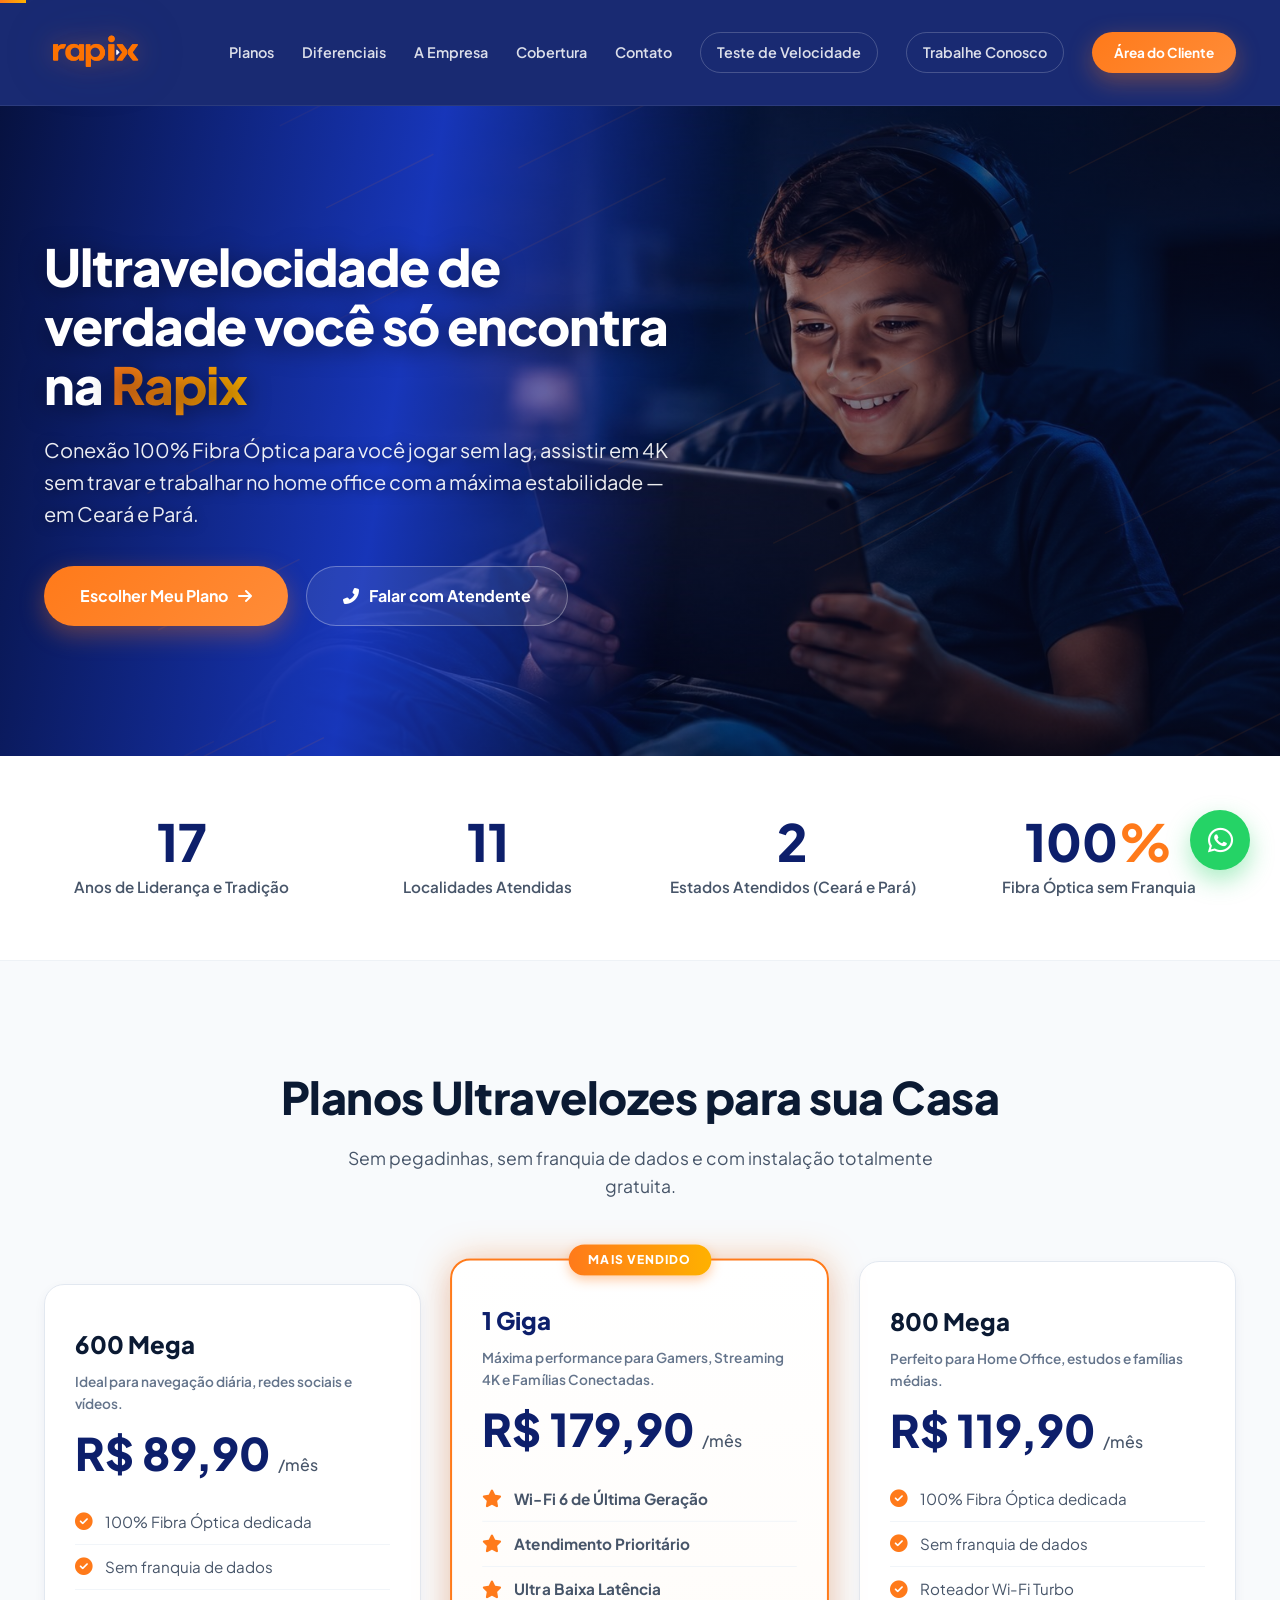
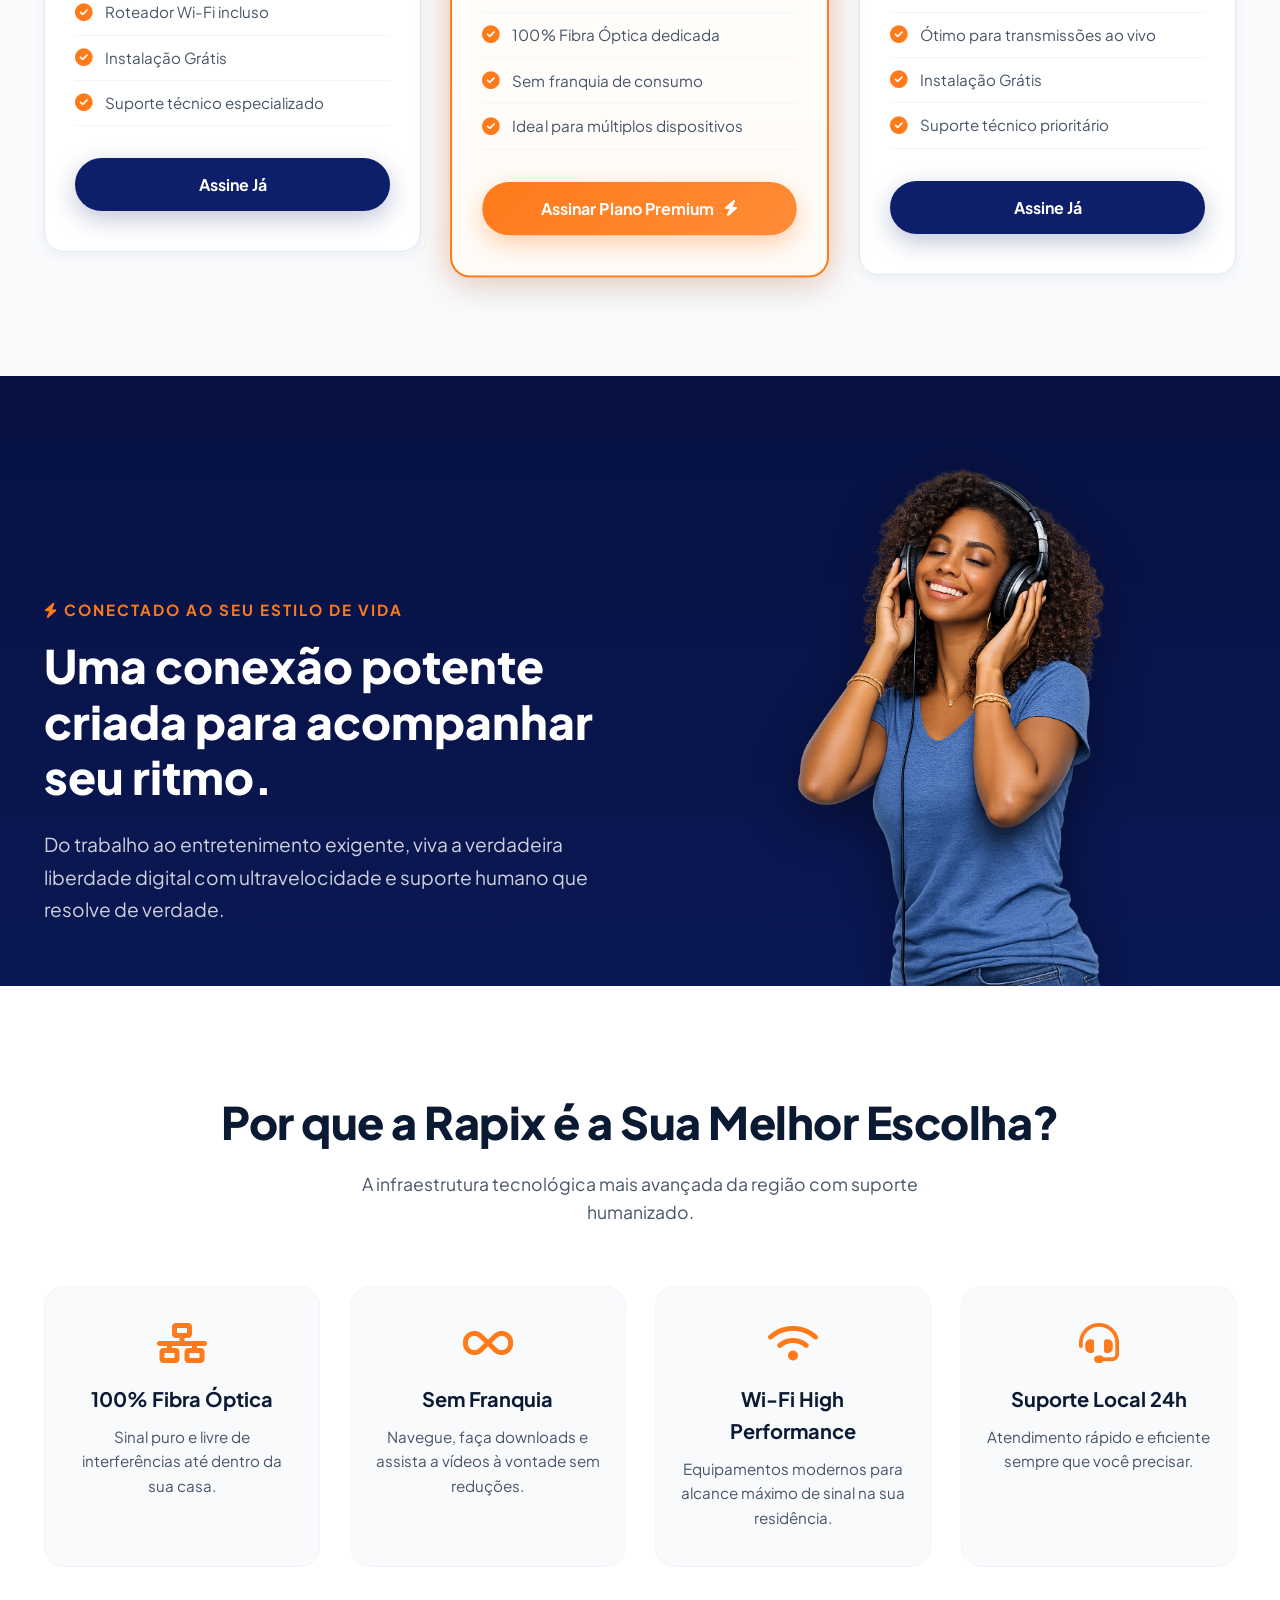
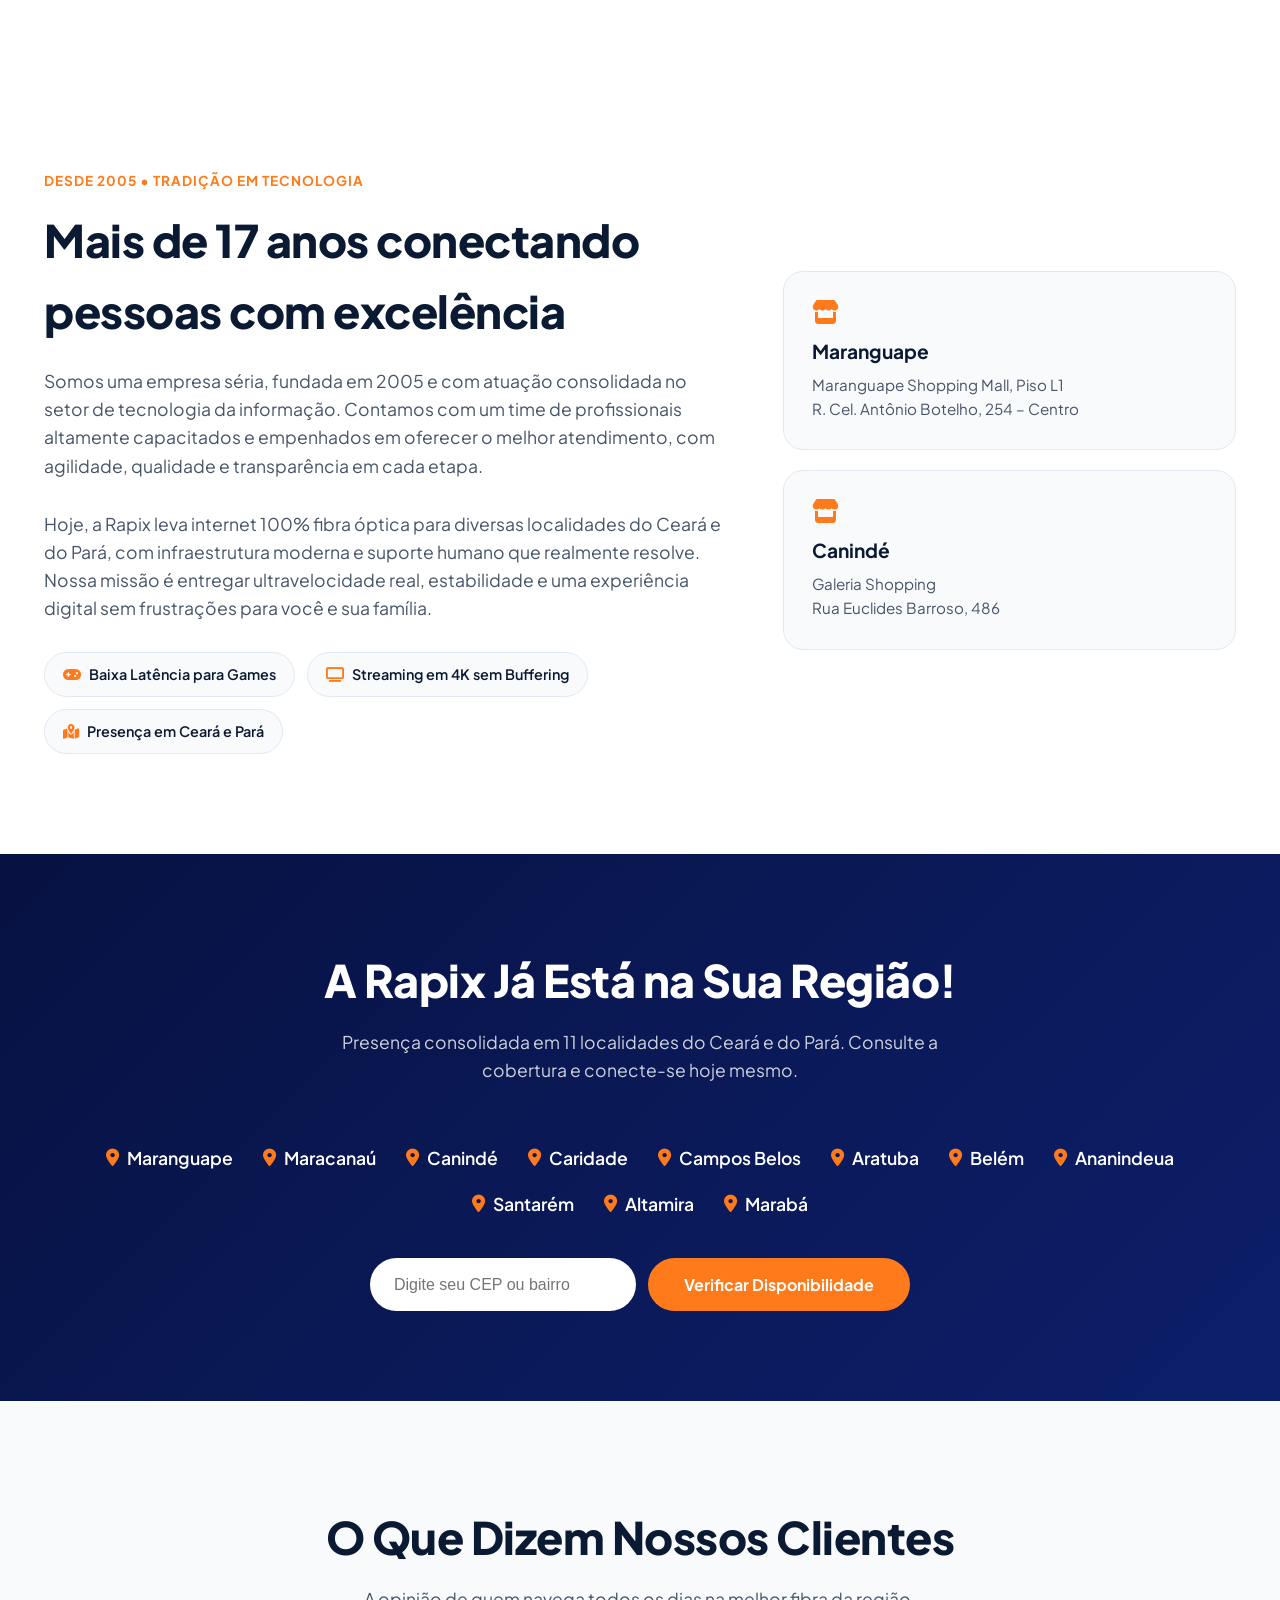
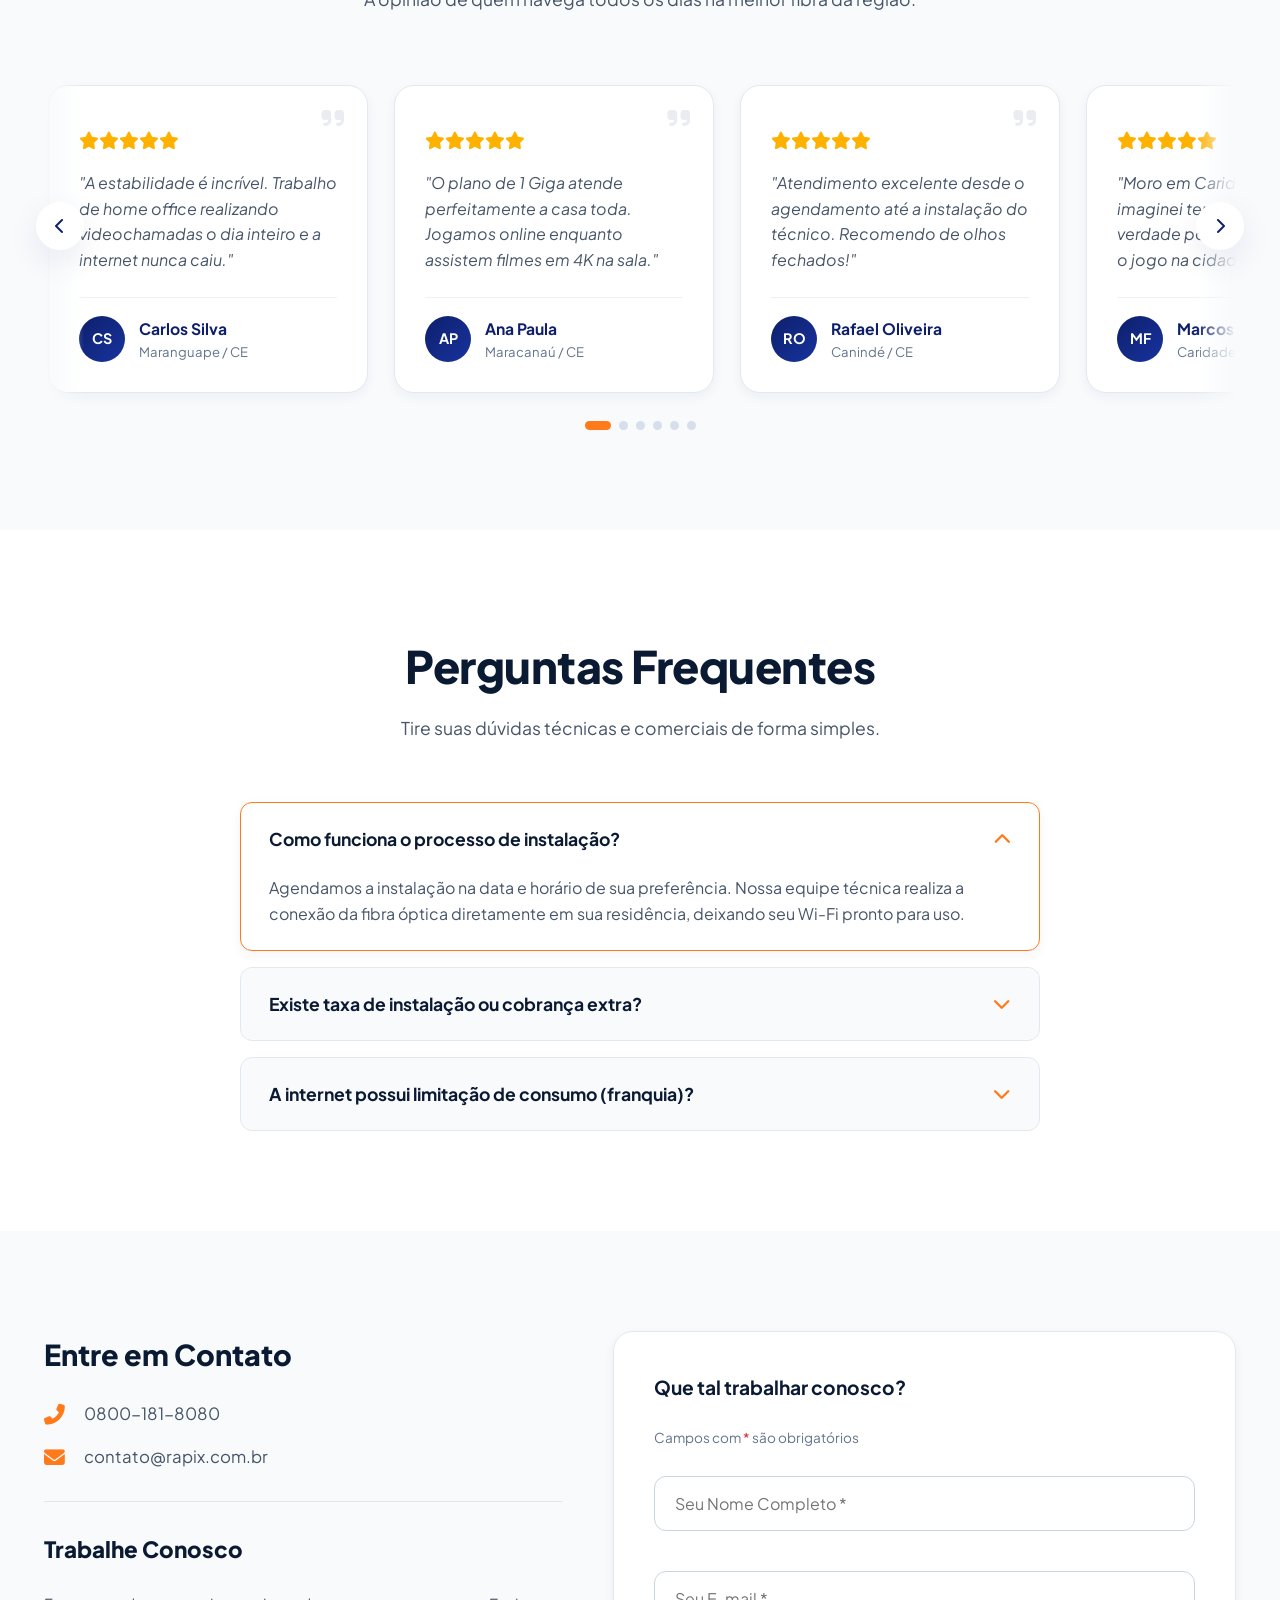
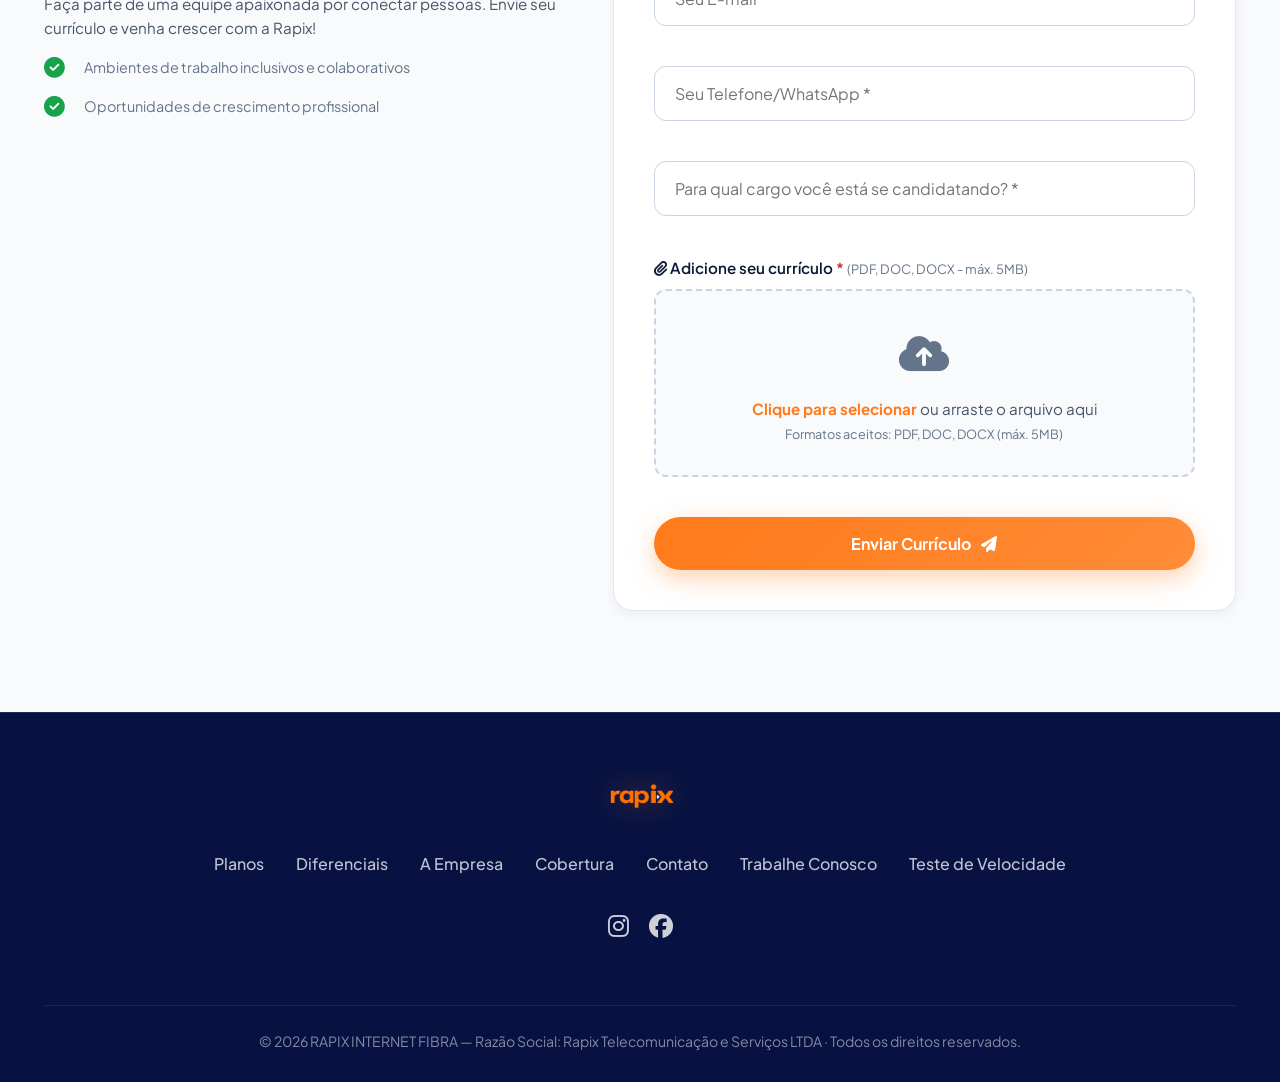
==== index.html @ eafea2d5 "Update index.html" ====
<!DOCTYPE html>
<html lang="pt-BR">
<head>
    <meta charset="UTF-8" />
    <meta name="viewport" content="width=device-width, initial-scale=1.0" />
    <title>Rapix Fibra Óptica - 0800-181-8080 | Internet no CE e PA</title>
    <meta name="description" content="Rapix Internet Fibra: ultravelocidade 100% fibra óptica sem franquia para Maranguape, Maracanaú, Canindé, Caridade, Campos Belos, Aratuba, Belém, Ananindeua, Santarém, Altamira e Marabá. Instalação grátis. ☎ 0800-181-8080" />

    <!-- Favicon -->
    <link rel="icon" type="image/png" href="imagens/rapix-favicon.png" />
    <link rel="shortcut icon" type="image/png" href="imagens/rapix-favicon.png" />
    <link rel="apple-touch-icon" href="imagens/rapix-favicon.png" />

    <!-- Google Fonts -->
    <link rel="preconnect" href="https://fonts.googleapis.com" />
    <link rel="preconnect" href="https://fonts.gstatic.com" crossorigin />
    <link href="https://fonts.googleapis.com/css2?family=Plus+Jakarta+Sans:wght@400;500;600;700;800&display=swap" rel="stylesheet" />

    <!-- Font Awesome -->
    <link rel="stylesheet" href="https://cdnjs.cloudflare.com/ajax/libs/font-awesome/6.4.0/css/all.min.css" />

    <!-- CSS Externo -->
    <link rel="stylesheet" href="css/style.css" />

    <!-- ============================================================ -->
    <!-- COOKIE BANNER - neiki-cookie-banner                           -->
    <!-- ============================================================ -->
    <script src="https://cdn.neiki.eu/neiki-cookie-banner/latest/neiki-cookie-banner.min.js">
    </script>
    <script>
        document.addEventListener('DOMContentLoaded', function() {
            NeikiCookieBanner.init({
                // Configurações principais
                privacyPolicyUrl: '/politica-de-privacidade',

                // Textos (todos em português)
                content: {
                    header: '🍪 Nós usamos cookies!',
                    message: 'Usamos cookies para melhorar sua experiência no site, analisar tráfego e personalizar conteúdo. Ao clicar em "Aceitar todos", você concorda com o uso de TODOS os cookies. Você pode configurar suas preferências em "Configurações".',
                    allowAll: 'Aceitar todos',
                    denyAll: 'Recusar todos',
                    settings: 'Configurações',
                    close: 'Fechar',
                    modalTitle: 'Configuração de Cookies',
                    modalSave: 'Salvar preferências',
                    modalClose: 'Fechar'
                },

                // Categorias de cookies
                categories: [{
                        id: 'necessary',
                        name: 'Estritamente Necessários',
                        description: 'Esses cookies são essenciais para o funcionamento básico do site e não podem ser desativados.',
                        required: true,
                        defaultState: true,
                        cookies: ['PHPSESSID', 'csrf_token']
                    },
                    {
                        id: 'analytics',
                        name: 'Analytics',
                        description: 'Utilizamos o Google Analytics para entender como os visitantes interagem com o site, ajudando a melhorar a experiência.',
                        defaultState: false,
                        cookies: ['_ga', '_gid', '_gat']
                    },
                    {
                        id: 'marketing',
                        name: 'Marketing e Anúncios',
                        description: 'Utilizados para exibir anúncios relevantes e medir a eficácia das campanhas de marketing.',
                        defaultState: false,
                        cookies: ['_fbp', 'fr']
                    }
                ],

                // Função executada quando os scripts são liberados
                onScriptsUnlock: function(categories) {
                    // Se o usuário aceitou cookies de analytics
                    if (categories.analytics) {
                        // Google Analytics - substitua UA-XXXXX-X pelo seu ID
                        // (descomente as linhas abaixo quando tiver seu ID)
                        /*
                        var script = document.createElement('script');
                        script.async = true;
                        script.src = 'https://www.googletagmanager.com/gtag/js?id=UA-XXXXX-X';
                        document.head.appendChild(script);

                        window.dataLayer = window.dataLayer || [];
                        function gtag(){dataLayer.push(arguments);}
                        gtag('js', new Date());
                        gtag('config', 'UA-XXXXX-X');
                        */
                        console.log('📊 Cookies de analytics ativados');
                    }

                    // Se o usuário aceitou cookies de marketing
                    if (categories.marketing) {
                        // Facebook Pixel - substitua pelo seu ID
                        // (descomente as linhas abaixo quando tiver seu ID)
                        /*
                        !function(f,b,e,v,n,t,s)
                        {if(f.fbq)return;n=f.fbq=function(){n.callMethod?
                        n.callMethod.apply(n,arguments):n.queue.push(arguments)};
                        if(!f._fbq)f._fbq=n;n.push=n;n.loaded=!0;n.version='2.0';
                        n.queue=[];t=b.createElement(e);t.async=!0;
                        t.src=v;s=b.getElementsByTagName(e)[0];
                        s.parentNode.insertBefore(t,s)}(window, document,'script',
                        'https://connect.facebook.net/en_US/fbevents.js');
                        fbq('init', 'SEU_PIXEL_ID');
                        fbq('track', 'PageView');
                        */
                        console.log('📢 Cookies de marketing ativados');
                    }
                },

                // Estilos visuais
                styles: {
                    // Cores principais (usando a identidade da Rapix)
                    primaryColor: '#ff7a1a',
                    secondaryColor: '#0d1f6b',
                    fontFamily: "'Plus Jakarta Sans', sans-serif",
                    borderRadius: '12px',
                    buttonRadius: '50px',

                    // Posicionamento
                    bannerPosition: 'bottom',
                    bannerWidth: '100%',

                    // Aparência
                    darkMode: false,
                    bannerShadow: '0 -4px 30px rgba(0,0,0,0.15)',
                    bannerBackground: '#ffffff',
                    textColor: '#0b1a33'
                },

                // Tradução do botão de abrir novamente
                reopenButtonLabel: '🍪 Gerenciar cookies',

                // Delay para exibir o banner (ms)
                delay: 500,
            });

            console.log('🍪 Cookie banner inicializado com sucesso!');
        });
    </script>
</head>
<body>

    <!-- PRELOADER -->
    <div id="preloader">
        <video id="preloaderVideo" autoplay muted playsinline>
            <source src="videos/preloader-video.mp4" type="video/mp4" />
        </video>
    </div>

    <!-- BARRA DE PROGRESSO -->
    <div class="scroll-progress" id="scrollProgress"></div>

    <!-- HEADER -->
    <header id="header">
        <div class="container">
            <a href="#">
                <img src="imagens/rapix-logo.png" alt="Rapix Telecom" class="logo-img" />
            </a>
            <button class="menu-toggle" id="menuToggle" aria-label="Abrir Menu">
                <i class="fas fa-bars"></i>
            </button>
            <nav class="nav-menu" id="navMenu">
                <a href="#planos">Planos</a>
                <a href="#diferenciais">Diferenciais</a>
                <a href="#sobre">A Empresa</a>
                <a href="#cobertura">Cobertura</a>
                <a href="#contato">Contato</a>
                <a href="https://www.minhaconexao.com.br/teste-de-velocidade/velocimetro" target="_blank" rel="noopener" class="nav-link-outline">Teste de Velocidade</a>
                <a href="#trabalhe-conosco" class="nav-link-outline">Trabalhe Conosco</a>
                <a href="https://ixc.rapix.com.br/central_assinante_web/login/" target="_blank" rel="noopener" class="btn btn-small btn-secondary">Área do Cliente</a>
            </nav>
        </div>
    </header>

    <!-- HERO PRINCIPAL -->
    <section class="hero">
        <canvas id="fiberCanvas"></canvas>
        <div class="container hero-layout">
            <div class="hero-content">
                <h1 class="reveal">Ultravelocidade de verdade você só encontra na <span>Rapix</span></h1>
                <p class="reveal">Conexão 100% Fibra Óptica para você jogar sem lag, assistir em 4K sem travar e trabalhar no home office com a máxima estabilidade — em Ceará e Pará.</p>

                <div class="hero-actions reveal">
                    <a href="#planos" class="btn btn-secondary">
                        <span>Escolher Meu Plano</span>
                        <i class="fas fa-arrow-right"></i>
                    </a>
                    <a href="tel:08001818080" class="btn btn-outline">
                        <i class="fas fa-phone-alt"></i>
                        <span>Falar com Atendente</span>
                    </a>
                </div>
            </div>
        </div>
    </section>

    <!-- ESTATÍSTICAS -->
    <section class="stats">
        <div class="container">
            <div class="stats-grid">
                <div class="stat-item reveal">
                    <div class="stat-num"><span class="counter" data-target="17">0</span></div>
                    <div class="stat-desc">Anos de Liderança e Tradição</div>
                </div>
                <div class="stat-item reveal">
                    <div class="stat-num"><span class="counter" data-target="11">0</span></div>
                    <div class="stat-desc">Localidades Atendidas</div>
                </div>
                <div class="stat-item reveal">
                    <div class="stat-num"><span class="counter" data-target="2">0</span></div>
                    <div class="stat-desc">Estados Atendidos (Ceará e Pará)</div>
                </div>
                <div class="stat-item reveal">
                    <div class="stat-num"><span class="counter" data-target="100">0</span><span class="suffix">%</span></div>
                    <div class="stat-desc">Fibra Óptica sem Franquia</div>
                </div>
            </div>
        </div>
    </section>

    <!-- PLANOS -->
    <section class="planos" id="planos">
        <div class="container">
            <h2 class="section-title reveal">Planos Ultravelozes para sua Casa</h2>
            <p class="section-subtitle reveal">Sem pegadinhas, sem franquia de dados e com instalação totalmente gratuita.</p>

            <div class="planos-grid">
                <!-- 600 MEGA -->
                <div class="plano-card reveal" data-plano="600 Mega" data-preco="89,90">
                    <div class="plano-nome">600 Mega</div>
                    <div class="plano-publico">Ideal para navegação diária, redes sociais e vídeos.</div>
                    <div class="plano-preco">R$ 89,90 <small>/mês</small></div>
                    <ul>
                        <li><i class="fas fa-check-circle"></i> 100% Fibra Óptica dedicada</li>
                        <li><i class="fas fa-check-circle"></i> Sem franquia de dados</li>
                        <li><i class="fas fa-check-circle"></i> Roteador Wi-Fi incluso</li>
                        <li><i class="fas fa-check-circle"></i> Instalação Grátis</li>
                        <li><i class="fas fa-check-circle"></i> Suporte técnico especializado</li>
                    </ul>
                    <button class="btn open-modal-btn" data-plano="600 Mega" data-preco="89,90">Assine Já</button>
                </div>

                <!-- 1 GIGA (PREMIUM) -->
                <div class="plano-card premium reveal" data-plano="1 Giga" data-preco="179,90">
                    <span class="badge-premium">MAIS VENDIDO</span>
                    <div class="plano-nome" style="color: var(--primary);">1 Giga</div>
                    <div class="plano-publico">Máxima performance para Gamers, Streaming 4K e Famílias Conectadas.</div>
                    <div class="plano-preco">R$ 179,90 <small>/mês</small></div>
                    <ul>
                        <li><i class="fas fa-star" style="color: var(--secondary);"></i> <strong>Wi-Fi 6 de Última Geração</strong></li>
                        <li><i class="fas fa-star" style="color: var(--secondary);"></i> <strong>Atendimento Prioritário</strong></li>
                        <li><i class="fas fa-star" style="color: var(--secondary);"></i> <strong>Ultra Baixa Latência</strong></li>
                        <li><i class="fas fa-check-circle"></i> 100% Fibra Óptica dedicada</li>
                        <li><i class="fas fa-check-circle"></i> Sem franquia de consumo</li>
                        <li><i class="fas fa-check-circle"></i> Ideal para múltiplos dispositivos</li>
                    </ul>
                    <button class="btn btn-secondary open-modal-btn" data-plano="1 Giga" data-preco="179,90">
                        <span>Assinar Plano Premium</span>
                        <i class="fas fa-bolt"></i>
                    </button>
                </div>

                <!-- 800 MEGA -->
                <div class="plano-card reveal" data-plano="800 Mega" data-preco="119,90">
                    <div class="plano-nome">800 Mega</div>
                    <div class="plano-publico">Perfeito para Home Office, estudos e famílias médias.</div>
                    <div class="plano-preco">R$ 119,90 <small>/mês</small></div>
                    <ul>
                        <li><i class="fas fa-check-circle"></i> 100% Fibra Óptica dedicada</li>
                        <li><i class="fas fa-check-circle"></i> Sem franquia de dados</li>
                        <li><i class="fas fa-check-circle"></i> Roteador Wi-Fi Turbo</li>
                        <li><i class="fas fa-check-circle"></i> Ótimo para transmissões ao vivo</li>
                        <li><i class="fas fa-check-circle"></i> Instalação Grátis</li>
                        <li><i class="fas fa-check-circle"></i> Suporte técnico prioritário</li>
                    </ul>
                    <button class="btn open-modal-btn" data-plano="800 Mega" data-preco="119,90">Assine Já</button>
                </div>
            </div>
        </div>
    </section>

    <!-- SHOWCASE DA PESSOA -->
    <section class="person-showcase" aria-label="Conectividade Humana">
        <div class="container">
            <div class="person-showcase-content reveal">
                <span class="person-eyebrow"><i class="fas fa-bolt"></i> Conectado ao seu Estilo de Vida</span>
                <h2>Uma conexão potente criada para acompanhar seu ritmo.</h2>
                <p>Do trabalho ao entretenimento exigente, viva a verdadeira liberdade digital com ultravelocidade e suporte humano que resolve de verdade.</p>
            </div>
            <div class="person-showcase-visual reveal">
                <img src="imagens/pessoa-rapix.png" alt="Cliente satisfeito Rapix Fibra" class="person-showcase-img" loading="lazy" />
            </div>
        </div>
    </section>

    <!-- DIFERENCIAIS -->
    <section class="diferenciais" id="diferenciais">
        <div class="container">
            <h2 class="section-title reveal">Por que a Rapix é a Sua Melhor Escolha?</h2>
            <p class="section-subtitle reveal">A infraestrutura tecnológica mais avançada da região com suporte humanizado.</p>

            <div class="diferenciais-grid">
                <div class="diferencial-item reveal">
                    <i class="fas fa-network-wired"></i>
                    <h3>100% Fibra Óptica</h3>
                    <p>Sinal puro e livre de interferências até dentro da sua casa.</p>
                </div>
                <div class="diferencial-item reveal">
                    <i class="fas fa-infinity"></i>
                    <h3>Sem Franquia</h3>
                    <p>Navegue, faça downloads e assista a vídeos à vontade sem reduções.</p>
                </div>
                <div class="diferencial-item reveal">
                    <i class="fas fa-wifi"></i>
                    <h3>Wi-Fi High Performance</h3>
                    <p>Equipamentos modernos para alcance máximo de sinal na sua residência.</p>
                </div>
                <div class="diferencial-item reveal">
                    <i class="fas fa-headset"></i>
                    <h3>Suporte Local 24h</h3>
                    <p>Atendimento rápido e eficiente sempre que você precisar.</p>
                </div>
            </div>
        </div>
    </section>

    <!-- SOBRE A EMPRESA -->
    <section class="sobre" id="sobre">
        <div class="container sobre-grid">
            <div class="sobre-content reveal">
                <span class="eyebrow">Desde 2005 • Tradição em Tecnologia</span>
                <h2 class="section-title" style="text-align: left; margin-bottom: 20px;">Mais de 17 anos conectando pessoas com excelência</h2>
                <p>
                    Somos uma empresa séria, fundada em 2005 e com atuação consolidada no setor de tecnologia da informação.
                    Contamos com um time de profissionais altamente capacitados e empenhados em oferecer o melhor atendimento,
                    com agilidade, qualidade e transparência em cada etapa.
                </p>
                <p>
                    Hoje, a Rapix leva internet 100% fibra óptica para diversas localidades do Ceará e do Pará, com
                    infraestrutura moderna e suporte humano que realmente resolve. Nossa missão é entregar ultravelocidade real,
                    estabilidade e uma experiência digital sem frustrações para você e sua família.
                </p>

                <div class="sobre-badges">
                    <span><i class="fas fa-gamepad"></i> Baixa Latência para Games</span>
                    <span><i class="fas fa-tv"></i> Streaming em 4K sem Buffering</span>
                    <span><i class="fas fa-map-marked-alt"></i> Presença em Ceará e Pará</span>
                </div>
            </div>

            <div class="sobre-locais reveal">
                <div class="local-card">
                    <i class="fas fa-store"></i>
                    <h4>Maranguape</h4>
                    <p>Maranguape Shopping Mall, Piso L1<br />R. Cel. Antônio Botelho, 254 – Centro</p>
                </div>
                <div class="local-card">
                    <i class="fas fa-store"></i>
                    <h4>Canindé</h4>
                    <p>Galeria Shopping<br />Rua Euclides Barroso, 486</p>
                </div>
            </div>
        </div>
    </section>

    <!-- COBERTURA -->
    <section class="cobertura" id="cobertura">
        <div class="container">
            <h2 class="section-title reveal">A Rapix Já Está na Sua Região!</h2>
            <p class="section-subtitle reveal">Presença consolidada em 11 localidades do Ceará e do Pará. Consulte a cobertura e conecte-se hoje mesmo.</p>

            <div class="cobertura-cidades reveal">
                <span><i class="fas fa-map-marker-alt"></i> Maranguape</span>
                <span><i class="fas fa-map-marker-alt"></i> Maracanaú</span>
                <span><i class="fas fa-map-marker-alt"></i> Canindé</span>
                <span><i class="fas fa-map-marker-alt"></i> Caridade</span>
                <span><i class="fas fa-map-marker-alt"></i> Campos Belos</span>
                <span><i class="fas fa-map-marker-alt"></i> Aratuba</span>
                <span><i class="fas fa-map-marker-alt"></i> Belém</span>
                <span><i class="fas fa-map-marker-alt"></i> Ananindeua</span>
                <span><i class="fas fa-map-marker-alt"></i> Santarém</span>
                <span><i class="fas fa-map-marker-alt"></i> Altamira</span>
                <span><i class="fas fa-map-marker-alt"></i> Marabá</span>
            </div>

            <div class="verificador reveal">
                <input type="text" id="cepInput" placeholder="Digite seu CEP ou bairro" maxlength="9" />
                <button class="btn" id="verificarCep">Verificar Disponibilidade</button>
            </div>
            <div id="resultado-cep"></div>
        </div>
    </section>

    <!-- DEPOIMENTOS -->
    <section class="depoimentos" id="depoimentos">
        <div class="container">
            <h2 class="section-title reveal">O Que Dizem Nossos Clientes</h2>
            <p class="section-subtitle reveal">A opinião de quem navega todos os dias na melhor fibra da região.</p>

            <div class="depoimentos-carousel-outer reveal">
                <button class="carousel-arrow prev" id="depPrev" aria-label="Depoimento anterior"><i class="fas fa-chevron-left"></i></button>

                <div class="depoimentos-carousel" id="depoimentosCarousel">
                    <div class="depoimentos-track" id="depoimentosTrack">
                        <div class="depoimento-card">
                            <i class="fas fa-quote-right quote-icon"></i>
                            <div class="estrelas"><i class="fas fa-star"></i><i class="fas fa-star"></i><i class="fas fa-star"></i><i class="fas fa-star"></i><i class="fas fa-star"></i></div>
                            <p>"A estabilidade é incrível. Trabalho de home office realizando videochamadas o dia inteiro e a internet nunca caiu."</p>
                            <div class="depoimento-autor">
                                <div class="avatar">CS</div>
                                <div>
                                    <div class="autor">Carlos Silva</div>
                                    <div class="cidade">Maranguape / CE</div>
                                </div>
                            </div>
                        </div>

                        <div class="depoimento-card">
                            <i class="fas fa-quote-right quote-icon"></i>
                            <div class="estrelas"><i class="fas fa-star"></i><i class="fas fa-star"></i><i class="fas fa-star"></i><i class="fas fa-star"></i><i class="fas fa-star"></i></div>
                            <p>"O plano de 1 Giga atende perfeitamente a casa toda. Jogamos online enquanto assistem filmes em 4K na sala."</p>
                            <div class="depoimento-autor">
                                <div class="avatar">AP</div>
                                <div>
                                    <div class="autor">Ana Paula</div>
                                    <div class="cidade">Maracanaú / CE</div>
                                </div>
                            </div>
                        </div>

                        <div class="depoimento-card">
                            <i class="fas fa-quote-right quote-icon"></i>
                            <div class="estrelas"><i class="fas fa-star"></i><i class="fas fa-star"></i><i class="fas fa-star"></i><i class="fas fa-star"></i><i class="fas fa-star"></i></div>
                            <p>"Atendimento excelente desde o agendamento até a instalação do técnico. Recomendo de olhos fechados!"</p>
                            <div class="depoimento-autor">
                                <div class="avatar">RO</div>
                                <div>
                                    <div class="autor">Rafael Oliveira</div>
                                    <div class="cidade">Canindé / CE</div>
                                </div>
                            </div>
                        </div>

                        <div class="depoimento-card">
                            <i class="fas fa-quote-right quote-icon"></i>
                            <div class="estrelas"><i class="fas fa-star"></i><i class="fas fa-star"></i><i class="fas fa-star"></i><i class="fas fa-star"></i><i class="fas fa-star"></i></div>
                            <p>"Moro em Caridade e nunca imaginei ter fibra óptica de verdade por aqui. A Rapix mudou o jogo na cidade."</p>
                            <div class="depoimento-autor">
                                <div class="avatar">MF</div>
                                <div>
                                    <div class="autor">Marcos Ferreira</div>
                                    <div class="cidade">Caridade / CE</div>
                                </div>
                            </div>
                        </div>

                        <div class="depoimento-card">
                            <i class="fas fa-quote-right quote-icon"></i>
                            <div class="estrelas"><i class="fas fa-star"></i><i class="fas fa-star"></i><i class="fas fa-star"></i><i class="fas fa-star"></i><i class="fas fa-star"></i></div>
                            <p>"Suporte rápido de verdade. Abri chamado à noite e no outro dia de manhã já tinha técnico na porta de casa."</p>
                            <div class="depoimento-autor">
                                <div class="avatar">JL</div>
                                <div>
                                    <div class="autor">Juliana Lima</div>
                                    <div class="cidade">Aratuba / CE</div>
                                </div>
                            </div>
                        </div>

                        <div class="depoimento-card">
                            <i class="fas fa-quote-right quote-icon"></i>
                            <div class="estrelas"><i class="fas fa-star"></i><i class="fas fa-star"></i><i class="fas fa-star"></i><i class="fas fa-star"></i><i class="fas fa-star"></i></div>
                            <p>"Testei outras operadoras antes e nenhuma chegava perto da velocidade real que a Rapix entrega todos os dias."</p>
                            <div class="depoimento-autor">
                                <div class="avatar">PB</div>
                                <div>
                                    <div class="autor">Pedro Bezerra</div>
                                    <div class="cidade">Maranguape / CE</div>
                                </div>
                            </div>
                        </div>
                    </div>
                </div>

                <button class="carousel-arrow next" id="depNext" aria-label="Próximo depoimento"><i class="fas fa-chevron-right"></i></button>
            </div>

            <div class="carousel-dots" id="depDots"></div>
        </div>
    </section>

    <!-- FAQ -->
    <section class="faq" id="faq">
        <div class="container">
            <h2 class="section-title reveal">Perguntas Frequentes</h2>
            <p class="section-subtitle reveal">Tire suas dúvidas técnicas e comerciais de forma simples.</p>

            <div class="faq-list">
                <div class="faq-item active reveal">
                    <div class="faq-pergunta">
                        Como funciona o processo de instalação?
                        <i class="fas fa-chevron-down"></i>
                    </div>
                    <div class="faq-resposta">Agendamos a instalação na data e horário de sua preferência. Nossa equipe técnica realiza a conexão da fibra óptica diretamente em sua residência, deixando seu Wi-Fi pronto para uso.</div>
                </div>

                <div class="faq-item reveal">
                    <div class="faq-pergunta">
                        Existe taxa de instalação ou cobrança extra?
                        <i class="fas fa-chevron-down"></i>
                    </div>
                    <div class="faq-resposta">A instalação da Rapix Fibra é 100% gratuita para todos os planos promocionais contratados em nosso site.</div>
                </div>

                <div class="faq-item reveal">
                    <div class="faq-pergunta">
                        A internet possui limitação de consumo (franquia)?
                        <i class="fas fa-chevron-down"></i>
                    </div>
                    <div class="faq-resposta">Não! Todos os nossos planos possuem navegação ilimitada. Você pode baixar, assistir a vídeos e jogar à vontade sem redução de velocidade.</div>
                </div>
            </div>
        </div>
    </section>

    <!-- CONTATO - Com Upload de Currículo Obrigatório -->
    <section class="contato" id="contato">
        <div class="container">
            <div class="contato-grid">
                <div class="contato-info reveal">
                    <h3>Entre em Contato</h3>
                    <p><i class="fas fa-phone-alt"></i> <a href="tel:08001818080">0800-181-8080</a></p>
                    <p><i class="fas fa-envelope"></i> <a href="mailto:contato@rapix.com.br">contato@rapix.com.br</a></p>

                    <div style="margin-top: 30px; padding-top: 30px; border-top: 1px solid #e2e8f0;">
                        <h3 id="trabalhe-conosco" style="font-size: 1.4rem;">Trabalhe Conosco</h3>
                        <p style="font-size: 0.95rem; color: var(--text-gray); margin-bottom: 16px;">
                            Faça parte de uma equipe apaixonada por conectar pessoas. Envie seu currículo e venha crescer com a Rapix!
                        </p>
                        <p style="font-size: 0.9rem; color: var(--text-muted);">
                            <i class="fas fa-check-circle" style="color: var(--success);"></i>
                            Ambientes de trabalho inclusivos e colaborativos
                        </p>
                        <p style="font-size: 0.9rem; color: var(--text-muted);">
                            <i class="fas fa-check-circle" style="color: var(--success);"></i>
                            Oportunidades de crescimento profissional
                        </p>
                    </div>
                </div>

                <form class="contato-form reveal" id="formContato" enctype="multipart/form-data" novalidate>
                    <h3 style="font-size: 1.2rem; margin-bottom: 4px; color: var(--text-dark);">Que tal trabalhar conosco?</h3>
                    <p style="font-size: 0.85rem; color: var(--text-muted); margin-bottom: 8px;">Campos com <span style="color: var(--danger);">*</span> são obrigatórios</p>

                    <div>
                        <input type="text" id="formNome" placeholder="Seu Nome Completo *" required />
                        <span class="error-message" id="formNomeError"><i class="fas fa-exclamation-circle"></i> Digite um nome válido</span>
                    </div>

                    <div>
                        <input type="email" id="formEmail" placeholder="Seu E-mail *" required />
                        <span class="error-message" id="formEmailError"><i class="fas fa-exclamation-circle"></i> Digite um e-mail válido</span>
                    </div>

                    <div>
                        <input type="tel" id="formTelefone" placeholder="Seu Telefone/WhatsApp *" required />
                        <span class="error-message" id="formTelefoneError"><i class="fas fa-exclamation-circle"></i> Digite um telefone válido com DDD</span>
                    </div>

                    <div>
                        <input type="text" id="formCargo" placeholder="Para qual cargo você está se candidatando? *" required />
                        <span class="error-message" id="formCargoError"><i class="fas fa-exclamation-circle"></i> Digite o cargo desejado</span>
                    </div>

                    <div>
                        <label style="font-size: 0.95rem; font-weight: 600; color: var(--text-dark); display: block; margin-bottom: 8px;">
                            <i class="fas fa-paperclip"></i> Adicione seu currículo <span style="color: var(--danger);">*</span>
                            <span style="font-weight: 400; color: var(--text-muted); font-size: 0.8rem;">(PDF, DOC, DOCX - máx. 5MB)</span>
                        </label>
                        <div class="file-upload-area" id="fileUploadArea">
                            <div class="file-icon"><i class="fas fa-cloud-upload-alt"></i></div>
                            <div class="file-text">
                                <strong>Clique para selecionar</strong> ou arraste o arquivo aqui
                                <br><small style="color: var(--text-muted);">Formatos aceitos: PDF, DOC, DOCX (máx. 5MB)</small>
                            </div>
                            <input type="file" id="formCurriculo" accept=".pdf,.doc,.docx" style="display: none;" required />
                        </div>
                        <span class="error-message" id="formCurriculoError"><i class="fas fa-exclamation-circle"></i> O currículo é obrigatório</span>
                        <div class="file-info" id="fileInfo">
                            <i class="fas fa-file-pdf"></i>
                            <span id="fileName">curriculo.pdf</span>
                            <button type="button" class="file-remove" id="fileRemove" aria-label="Remover arquivo">
                                <i class="fas fa-times-circle"></i>
                            </button>
                        </div>
                    </div>

                    <button type="submit" class="btn btn-secondary" id="formSubmitBtn">
                        <span>Enviar Currículo</span>
                        <i class="fas fa-paper-plane"></i>
                    </button>

                    <span class="form-msg" id="formMsg"><i class="fas fa-check-circle"></i> Mensagem enviada com sucesso!</span>
                    <span class="form-msg error-msg" id="formErrorMsg"><i class="fas fa-exclamation-circle"></i> Erro ao enviar. Tente novamente.</span>
                </form>
            </div>
        </div>
    </section>

    <!-- MODAL DINÂMICO - SEM CAMPO COMPLEMENTO -->
    <div class="modal-overlay" id="modalContratacao">
        <div class="modal-container">
            <div class="modal-scroll">
                <button class="modal-close" id="modalClose" aria-label="Fechar modal">
                    <i class="fas fa-times"></i>
                </button>

                <div class="modal-header" id="modalHeader">
                    <span class="modal-plano-badge" id="modalBadge">Plano</span>
                    <h2><span id="modalPlanoNome">1 Giga</span> Fibra</h2>
                    <div class="modal-preco">R$ <span id="modalPlanoPreco">179,90</span> <small>/mês</small></div>
                </div>

                <form class="modal-form" id="modalForm" novalidate>
                    <div class="form-row">
                        <div class="form-group">
                            <label for="modalNome">Nome <span class="required">*</span></label>
                            <input type="text" id="modalNome" placeholder="Seu nome" autocomplete="given-name" />
                            <span class="error-message" id="modalNomeError"><i class="fas fa-exclamation-circle"></i> Digite um nome válido.</span>
                        </div>
                        <div class="form-group">
                            <label for="modalSobrenome">Sobrenome <span class="required">*</span></label>
                            <input type="text" id="modalSobrenome" placeholder="Seu sobrenome" autocomplete="family-name" />
                            <span class="error-message" id="modalSobrenomeError"><i class="fas fa-exclamation-circle"></i> Digite um sobrenome válido.</span>
                        </div>
                    </div>

                    <div class="form-row">
                        <div class="form-group">
                            <label for="modalEmail">E-mail <span class="required">*</span></label>
                            <input type="email" id="modalEmail" placeholder="seu@email.com" autocomplete="email" />
                            <span class="error-message" id="modalEmailError"><i class="fas fa-exclamation-circle"></i> Digite um e-mail válido.</span>
                        </div>
                        <div class="form-group">
                            <label for="modalCelular">Celular <span class="required">*</span></label>
                            <input type="tel" id="modalCelular" placeholder="(00) 00000-0000" autocomplete="tel" />
                            <span class="error-message" id="modalCelularError"><i class="fas fa-exclamation-circle"></i> Digite um celular válido.</span>
                        </div>
                    </div>

                    <div class="form-row">
                        <div class="form-group">
                            <label for="modalVencimento">Dia do Vencimento <span class="required">*</span></label>
                            <select id="modalVencimento">
                                <option value="">Selecione</option>
                                <option value="5">Dia 05</option>
                                <option value="10">Dia 10</option>
                                <option value="15">Dia 15</option>
                                <option value="20">Dia 20</option>
                            </select>
                            <span class="error-message" id="modalVencimentoError"><i class="fas fa-exclamation-circle"></i> Selecione o dia de vencimento.</span>
                        </div>
                        <div class="form-group">
                            <label for="modalCpf">CPF <span class="required">*</span></label>
                            <input type="text" id="modalCpf" placeholder="000.000.000-00" autocomplete="off" />
                            <span class="error-message" id="modalCpfError"><i class="fas fa-exclamation-circle"></i> Digite um CPF válido.</span>
                        </div>
                    </div>

                    <div class="form-row">
                        <div class="form-group">
                            <label for="modalEndereco">Endereço <span class="required">*</span></label>
                            <input type="text" id="modalEndereco" placeholder="Rua, número" autocomplete="street-address" />
                            <span class="error-message" id="modalEnderecoError"><i class="fas fa-exclamation-circle"></i> Digite seu endereço.</span>
                        </div>
                        <div class="form-group">
                            <label for="modalBairro">Bairro <span class="required">*</span></label>
                            <input type="text" id="modalBairro" placeholder="Seu bairro" autocomplete="address-level3" />
                            <span class="error-message" id="modalBairroError"><i class="fas fa-exclamation-circle"></i> Digite seu bairro.</span>
                        </div>
                    </div>

                    <div class="form-row">
                        <div class="form-group">
                            <label for="modalCidade">Cidade <span class="required">*</span></label>
                            <input type="text" id="modalCidade" placeholder="Sua cidade" autocomplete="address-level2" />
                            <span class="error-message" id="modalCidadeError"><i class="fas fa-exclamation-circle"></i> Digite sua cidade.</span>
                        </div>
                        <div class="form-group">
                            <label for="modalCep">CEP <span class="required">*</span></label>
                            <input type="text" id="modalCep" placeholder="00000-000" autocomplete="postal-code" />
                            <span class="error-message" id="modalCepError"><i class="fas fa-exclamation-circle"></i> Digite um CEP válido.</span>
                        </div>
                    </div>

                    <div class="form-row">
                        <div class="form-group">
                            <label for="modalReferencia">Ponto de Referência <span style="color: var(--text-muted);">(opcional)</span></label>
                            <input type="text" id="modalReferencia" placeholder="Próximo ao..." />
                            <span class="error-message" id="modalReferenciaError"><i class="fas fa-exclamation-circle"></i></span>
                        </div>
                    </div>

                    <button type="submit" class="btn btn-secondary modal-submit" id="modalSubmit">
                        <span>Efetuar Cadastro</span>
                        <i class="fas fa-arrow-right"></i>
                    </button>
                </form>

                <div class="modal-success" id="modalSuccess">
                    <div class="success-icon"><i class="fas fa-check"></i></div>
                    <h3>Cadastro realizado com sucesso!</h3>
                    <p>Recebemos seus dados. Em breve entraremos em contato para concluir sua contratação.</p>
                    <button class="btn btn-secondary" id="modalSuccessClose">Fechar</button>
                </div>

                <div class="modal-error" id="modalError">
                    <div class="error-icon"><i class="fas fa-exclamation-triangle"></i></div>
                    <h3>Não foi possível concluir o cadastro</h3>
                    <p>Ocorreu um erro ao enviar seus dados. Tente novamente em alguns instantes.</p>
                    <button class="btn btn-secondary" id="modalErrorRetry">Tentar novamente</button>
                </div>
            </div>
        </div>
    </div>

    <!-- RODAPÉ -->
    <footer>
        <div class="container">
            <div class="footer-content">
                <a href="#">
                    <img src="imagens/rapix-logo.png" alt="Rapix Telecom Logo" class="footer-logo-img" />
                </a>

                <div class="footer-links">
                    <a href="#planos">Planos</a>
                    <a href="#diferenciais">Diferenciais</a>
                    <a href="#sobre">A Empresa</a>
                    <a href="#cobertura">Cobertura</a>
                    <a href="#contato">Contato</a>
                    <a href="#trabalhe-conosco">Trabalhe Conosco</a>
                    <a href="https://www.minhaconexao.com.br/teste-de-velocidade/velocimetro" target="_blank" rel="noopener">Teste de Velocidade</a>
                </div>

                <div class="social">
                    <a href="https://www.instagram.com/rapixoficial/" target="_blank" rel="noopener" aria-label="Instagram"><i class="fab fa-instagram"></i></a>
                    <a href="https://facebook.com/rapixoficial" target="_blank" rel="noopener" aria-label="Facebook"><i class="fab fa-facebook"></i></a>
                </div>

                <div class="copy">
                    &copy; 2026 RAPIX INTERNET FIBRA — Razão Social: Rapix Telecomunicação e Serviços LTDA · Todos os direitos reservados.
                </div>
            </div>
        </div>
    </footer>

    <!-- BOTÕES FLUTUANTES -->
    <a href="https://wa.me/5508001818080?text=Oi%2C%20tudo%20bem%3F%20Quero%20assinar%20Rapix" target="_blank" rel="noopener" class="whatsapp-float" aria-label="WhatsApp">
        <i class="fab fa-whatsapp"></i>
    </a>

    <button class="back-to-top" id="backToTop" aria-label="Voltar ao topo">
        <i class="fas fa-arrow-up"></i>
    </button>

    <!-- JavaScript Externo -->
    <script src="js/script.js"></script>

    <!-- ============================================================ -->
    <!-- COOKIE BANNER - Script de inicialização (já está no head)    -->
    <!-- ============================================================ -->
    <!-- O script do cookie banner já está configurado no <head>     -->
    <!-- Ele é carregado antes do conteúdo da página                 -->
    <!-- ============================================================ -->
</body>
</html>
---- css/style.css ----
/* ===== VARIÁVEIS E RESET ===== */
:root {
    --primary: #0d1f6b;
    --primary-dark: #071242;
    --primary-light: #18339e;
    --secondary: #ff7a1a;
    --secondary-hover: #e0650d;
    --accent: #ffb100;
    --bg-light: #f8fafc;
    --bg-card: #ffffff;
    --text-dark: #0b1a33;
    --text-gray: #475569;
    --text-muted: #64748b;
    --white: #ffffff;
    --success: #16a34a;
    --danger: #dc2626;
    --shadow-sm: 0 4px 12px rgba(13, 31, 107, 0.05);
    --shadow-md: 0 12px 32px rgba(13, 31, 107, 0.08);
    --shadow-lg: 0 20px 40px rgba(13, 31, 107, 0.12);
    --shadow-glow: 0 0 35px rgba(255, 122, 26, 0.35);
    --radius-sm: 12px;
    --radius-md: 20px;
    --radius-lg: 32px;
    --transition-fast: 0.2s cubic-bezier(0.16, 1, 0.3, 1);
    --transition-smooth: 0.4s cubic-bezier(0.16, 1, 0.3, 1);
    --font: 'Plus Jakarta Sans', -apple-system, BlinkMacSystemFont, sans-serif;
}

* {
    margin: 0;
    padding: 0;
    box-sizing: border-box;
}

html {
    scroll-behavior: smooth;
    font-size: 16px;
}

body {
    font-family: var(--font);
    color: var(--text-dark);
    background: var(--bg-light);
    line-height: 1.6;
    overflow-x: hidden;
    -webkit-font-smoothing: antialiased;
}

a {
    text-decoration: none;
    color: inherit;
}
ul {
    list-style: none;
}
img,
video {
    max-width: 100%;
    height: auto;
    display: block;
}

.container {
    max-width: 1240px;
    margin: 0 auto;
    padding: 0 24px;
}

/* ===== PRELOADER ===== */
#preloader {
    position: fixed;
    inset: 0;
    width: 100vw;
    height: 100vh;
    z-index: 9999;
    display: flex;
    align-items: center;
    justify-content: center;
    background: transparent;
    opacity: 1;
    visibility: visible;
    transition: opacity 0.8s ease, visibility 0.8s ease;
    overflow: hidden;
}
#preloader.preloader--hide {
    opacity: 0;
    visibility: hidden;
    pointer-events: none;
}
#preloaderVideo {
    position: absolute;
    top: 50%;
    left: 50%;
    width: 100%;
    height: 100%;
    object-fit: cover;
    transform: translate(-50%, -50%);
    display: block;
    background: transparent;
}
body.preloading {
    overflow: hidden;
}

/* ===== SCROLL PROGRESS ===== */
.scroll-progress {
    position: fixed;
    top: 0;
    left: 0;
    height: 3px;
    width: 0%;
    background: linear-gradient(90deg, var(--secondary), var(--accent));
    z-index: 1200;
    transition: width 0.1s linear;
}

/* ===== REVEAL ===== */
.reveal {
    opacity: 0;
    transform: translateY(30px);
    transition: opacity 0.8s cubic-bezier(0.16, 1, 0.3, 1), transform 0.8s cubic-bezier(0.16, 1, 0.3, 1);
    will-change: opacity, transform;
}
.reveal.in-view {
    opacity: 1;
    transform: translateY(0);
}

/* ===== BOTÕES ===== */
.btn {
    position: relative;
    display: inline-flex;
    align-items: center;
    justify-content: center;
    gap: 10px;
    background: var(--primary);
    color: var(--white);
    padding: 16px 36px;
    border: none;
    border-radius: 50px;
    font-weight: 700;
    font-size: 1rem;
    cursor: pointer;
    transition: var(--transition-smooth);
    text-align: center;
    box-shadow: 0 8px 24px rgba(13, 31, 107, 0.25);
    overflow: hidden;
    font-family: var(--font);
}
.btn-small {
    padding: 10px 24px;
    font-size: 0.85rem;
}
.btn::after {
    content: '';
    position: absolute;
    top: -50%;
    left: -60%;
    width: 50%;
    height: 200%;
    background: linear-gradient(90deg, rgba(255, 255, 255, 0) 0%, rgba(255, 255, 255, 0.35) 50%, rgba(255, 255, 255, 0) 100%);
    transform: rotate(25deg);
    transition: var(--transition-smooth);
    pointer-events: none;
}
.btn:hover::after {
    left: 120%;
}
.btn:hover {
    transform: translateY(-3px) scale(1.02);
    box-shadow: 0 14px 28px rgba(13, 31, 107, 0.35);
}
.btn:active {
    transform: translateY(-1px) scale(0.99);
}
.btn-secondary {
    background: linear-gradient(135deg, var(--secondary) 0%, #ff8c38 100%);
    box-shadow: 0 8px 24px rgba(255, 122, 26, 0.35);
}
.btn-secondary:hover {
    box-shadow: 0 14px 28px rgba(255, 122, 26, 0.45);
}
.btn-outline {
    background: rgba(255, 255, 255, 0.08);
    border: 1px solid rgba(255, 255, 255, 0.3);
    backdrop-filter: blur(8px);
    box-shadow: none;
}
.btn-outline:hover {
    background: var(--white);
    color: var(--primary);
    border-color: var(--white);
}
.btn-file {
    background: var(--bg-light);
    color: var(--text-dark);
    border: 2px dashed #cbd5e1;
    box-shadow: none;
    padding: 12px 24px;
}
.btn-file:hover {
    border-color: var(--secondary);
    background: var(--white);
    transform: none;
    box-shadow: none;
}
.btn-file::after {
    display: none;
}

/* ===== HEADER ===== */
header {
    background: rgba(13, 31, 107, 0.95);
    backdrop-filter: blur(12px);
    -webkit-backdrop-filter: blur(12px);
    color: var(--white);
    padding: 20px 0;
    position: sticky;
    top: 0;
    z-index: 1000;
    border-bottom: 1px solid rgba(255, 255, 255, 0.08);
    transition: var(--transition-smooth);
}
header.scrolled {
    padding: 12px 0;
    background: rgba(7, 18, 66, 0.92);
    box-shadow: 0 10px 30px rgba(0, 0, 0, 0.2);
}
header .container {
    display: flex;
    justify-content: space-between;
    align-items: center;
}
.logo-img {
    height: 65px;
    width: auto;
    object-fit: contain;
    transition: var(--transition-fast);
    filter: drop-shadow(0 0 12px rgba(255, 122, 26, 0.35)) drop-shadow(0 0 25px rgba(13, 31, 107, 0.3));
}
header.scrolled .logo-img {
    height: 38px;
    filter: drop-shadow(0 0 10px rgba(255, 122, 26, 0.25)) drop-shadow(0 0 20px rgba(13, 31, 107, 0.2));
}
.nav-menu {
    display: flex;
    gap: 28px;
    align-items: center;
}
.nav-menu a:not(.btn):not(.nav-link-outline) {
    font-weight: 600;
    font-size: 0.9rem;
    color: rgba(255, 255, 255, 0.85);
    transition: color 0.3s ease;
}
.nav-menu a:not(.btn):not(.nav-link-outline):hover {
    color: var(--secondary) !important;
}
.nav-link-outline {
    font-weight: 600;
    font-size: 0.9rem;
    color: rgba(255, 255, 255, 0.85);
    padding: 8px 16px;
    border: 1px solid rgba(255, 255, 255, 0.2);
    border-radius: 50px;
    transition: var(--transition-fast);
}
.nav-link-outline:hover {
    background: rgba(255, 255, 255, 0.1);
    color: var(--secondary) !important;
    border-color: var(--secondary);
}
.nav-menu .btn {
    padding: 10px 22px;
    font-size: 0.85rem;
}
.menu-toggle {
    display: none;
    font-size: 1.5rem;
    background: none;
    border: none;
    color: var(--white);
    cursor: pointer;
    padding: 8px;
}

/* ===== HERO ===== */
.hero {
    position: relative;
    width: 100%;
    min-height: 650px;
    display: flex;
    align-items: center;
    color: var(--white);
    overflow: hidden;
    background-image: linear-gradient(100deg, rgba(7, 18, 66, 0.95) 0%, rgba(26, 59, 206, 0.88) 32%, rgba(7, 18, 66, 0.4) 54%, rgba(6, 11, 36, 0.637) 72%), url('../imagens/garoto-tablet.jpg');
    background-size: cover, cover;
    background-position: right center, right center;
    background-repeat: no-repeat, no-repeat;
    background-color: var(--primary-dark);
}
#fiberCanvas {
    position: absolute;
    inset: 0;
    width: 100%;
    height: 100%;
    z-index: 1;
    opacity: 0.2;
    pointer-events: none;
}
.hero .container {
    position: relative;
    z-index: 2;
    width: 100%;
}
.hero-layout {
    display: flex;
    justify-content: flex-start;
    align-items: center;
    text-align: left;
}
.hero-content {
    max-width: 640px;
    padding: 0;
}
.hero-content h1 {
    font-size: clamp(2.5rem, 4vw, 3.8rem);
    font-weight: 800;
    line-height: 1.15;
    margin-bottom: 20px;
    letter-spacing: -1px;
    text-shadow: 0 4px 24px rgba(0, 0, 0, 0.5);
}
.hero-content h1 span {
    color: var(--secondary);
    background: linear-gradient(90deg, var(--secondary) 0%, var(--accent) 100%);
    -webkit-background-clip: text;
    -webkit-text-fill-color: transparent;
}
.hero-content p {
    font-size: clamp(1.05rem, 2vw, 1.25rem);
    color: rgba(255, 255, 255, 0.92);
    max-width: 100%;
    margin: 0 0 36px;
    text-shadow: 0 2px 12px rgba(0, 0, 0, 0.55);
}
.hero-actions {
    display: flex;
    gap: 18px;
    justify-content: flex-start;
    flex-wrap: wrap;
}

/* ===== PERSON SHOWCASE ===== */
.person-showcase {
    background: linear-gradient(180deg, var(--primary-dark) 0%, #0a1854 100%);
    color: var(--white);
    position: relative;
    padding: 90px 0 0;
    overflow: hidden;
}
.person-showcase .container {
    display: grid;
    grid-template-columns: 1fr 1fr;
    align-items: end;
    gap: 60px;
}
.person-showcase-content {
    padding-bottom: 60px;
}
.person-eyebrow {
    color: var(--secondary);
    font-weight: 700;
    text-transform: uppercase;
    letter-spacing: 2px;
    font-size: 0.95rem;
    margin-bottom: 16px;
    display: inline-block;
}
.person-showcase h2 {
    font-size: clamp(2.1rem, 3.6vw, 3.3rem);
    line-height: 1.2;
    margin-bottom: 24px;
    font-weight: 800;
}
.person-showcase p {
    color: rgba(255, 255, 255, 0.8);
    font-size: 1.2rem;
    line-height: 1.7;
}
.person-showcase-visual {
    display: flex;
    justify-content: center;
    align-items: flex-end;
    width: 100%;
    height: 100%;
}
.person-showcase-img {
    width: 100%;
    max-width: 560px;
    max-height: 520px;
    object-fit: contain;
    display: block;
    filter: drop-shadow(0 15px 25px rgba(0, 0, 0, 0.4));
    pointer-events: none;
}

/* ===== STATS ===== */
.stats {
    background: var(--white);
    padding: 60px 0;
    border-bottom: 1px solid #eef2f6;
}
.stats-grid {
    display: grid;
    grid-template-columns: repeat(auto-fit, minmax(200px, 1fr));
    gap: 30px;
    text-align: center;
}
.stat-item .stat-num {
    font-size: 3.2rem;
    font-weight: 800;
    color: var(--primary);
    line-height: 1;
    margin-bottom: 8px;
}
.stat-item .stat-num .suffix {
    color: var(--secondary);
}
.stat-item .stat-desc {
    color: var(--text-gray);
    font-size: 0.95rem;
    font-weight: 600;
}

/* ===== PLANOS ===== */
.planos {
    padding: 100px 0;
    background: var(--bg-light);
}
.section-title {
    font-size: clamp(2rem, 3.5vw, 2.8rem);
    font-weight: 800;
    text-align: center;
    margin-bottom: 12px;
    letter-spacing: -0.5px;
}
.section-subtitle {
    text-align: center;
    color: var(--text-gray);
    font-size: 1.1rem;
    max-width: 600px;
    margin: 0 auto 60px;
}
.planos-grid {
    display: grid;
    grid-template-columns: repeat(3, 1fr);
    gap: 30px;
    align-items: center;
}
.plano-card {
    background: var(--white);
    border-radius: var(--radius-md);
    padding: 40px 30px;
    box-shadow: var(--shadow-sm);
    border: 1px solid #e2e8f0;
    transition: var(--transition-smooth);
    position: relative;
    display: flex;
    flex-direction: column;
}
.plano-card:hover {
    transform: translateY(-8px);
    box-shadow: var(--shadow-lg);
    border-color: rgba(255, 122, 26, 0.4);
}
.plano-card .plano-nome {
    font-size: 1.5rem;
    font-weight: 800;
    color: var(--text-dark);
    margin-bottom: 8px;
}
.plano-card .plano-publico {
    font-size: 0.85rem;
    color: var(--text-muted);
    font-weight: 600;
    min-height: 38px;
    margin-bottom: 16px;
}
.plano-card .plano-preco {
    font-size: 2.8rem;
    font-weight: 800;
    color: var(--primary);
    line-height: 1;
    margin-bottom: 24px;
}
.plano-card .plano-preco small {
    font-size: 1rem;
    font-weight: 500;
    color: var(--text-gray);
}
.plano-card ul {
    margin-bottom: 32px;
    flex-grow: 1;
}
.plano-card ul li {
    padding: 10px 0;
    border-bottom: 1px solid #f1f5f9;
    font-size: 0.95rem;
    color: var(--text-gray);
    display: flex;
    align-items: center;
    gap: 12px;
}
.plano-card ul li i {
    color: var(--secondary);
    font-size: 1.1rem;
}
.plano-card .btn {
    width: 100%;
}
.plano-card.premium {
    background: linear-gradient(180deg, #ffffff 0%, #fffbf7 100%);
    border: 2px solid var(--secondary);
    box-shadow: var(--shadow-md), var(--shadow-glow);
    transform: scale(1.005);
    z-index: 2;
}
.plano-card.premium:hover {
    transform: scale(1.005) translateY(-8px);
    box-shadow: var(--shadow-lg), 0 0 45px rgba(255, 122, 26, 0.45);
}
.badge-premium {
    position: absolute;
    top: -16px;
    left: 50%;
    transform: translateX(-50%);
    background: linear-gradient(90deg, var(--secondary) 0%, var(--accent) 100%);
    color: var(--white);
    padding: 6px 20px;
    border-radius: 50px;
    font-size: 0.75rem;
    font-weight: 800;
    letter-spacing: 1px;
    text-transform: uppercase;
    box-shadow: 0 4px 12px rgba(255, 122, 26, 0.4);
}

/* ===== DIFERENCIAIS ===== */
.diferenciais {
    background: var(--white);
    padding: 100px 0;
}
.diferenciais-grid {
    display: grid;
    grid-template-columns: repeat(auto-fit, minmax(220px, 1fr));
    gap: 30px;
}
.diferencial-item {
    text-align: center;
    padding: 36px 24px;
    background: var(--bg-light);
    border-radius: var(--radius-md);
    border: 1px solid #f1f5f9;
    transition: var(--transition-smooth);
}
.diferencial-item:hover {
    transform: translateY(-8px);
    background: var(--white);
    box-shadow: var(--shadow-md);
    border-color: rgba(255, 122, 26, 0.3);
}
.diferencial-item i {
    font-size: 2.5rem;
    color: var(--secondary);
    margin-bottom: 20px;
    display: inline-block;
    transition: var(--transition-fast);
}
.diferencial-item:hover i {
    transform: scale(1.15) rotate(-5deg);
}
.diferencial-item h3 {
    font-size: 1.25rem;
    font-weight: 700;
    margin-bottom: 10px;
}
.diferencial-item p {
    color: var(--text-gray);
    font-size: 0.95rem;
}

/* ===== SOBRE ===== */
.sobre {
    padding: 100px 0;
    background: var(--white);
}
.sobre-grid {
    display: grid;
    grid-template-columns: 1.2fr 0.8fr;
    gap: 60px;
    align-items: center;
}
.eyebrow {
    color: var(--secondary);
    font-weight: 700;
    text-transform: uppercase;
    letter-spacing: 1px;
    font-size: 0.85rem;
    margin-bottom: 12px;
    display: inline-block;
}
.sobre-content p {
    color: var(--text-gray);
    font-size: 1.1rem;
    margin-bottom: 30px;
}
.sobre-badges {
    display: flex;
    flex-wrap: wrap;
    gap: 12px;
}
.sobre-badges span {
    background: var(--bg-light);
    border: 1px solid #e2e8f0;
    padding: 10px 18px;
    border-radius: 50px;
    font-size: 0.9rem;
    font-weight: 600;
    display: inline-flex;
    align-items: center;
    gap: 8px;
}
.sobre-badges span i {
    color: var(--secondary);
}
.sobre-locais {
    display: flex;
    flex-direction: column;
    gap: 20px;
}
.local-card {
    background: var(--bg-light);
    padding: 28px;
    border-radius: var(--radius-md);
    border: 1px solid #e2e8f0;
    transition: var(--transition-smooth);
}
.local-card:hover {
    transform: translateY(-4px);
    box-shadow: var(--shadow-sm);
    border-color: var(--secondary);
}
.local-card i {
    font-size: 1.5rem;
    color: var(--secondary);
    margin-bottom: 12px;
}
.local-card h4 {
    font-size: 1.2rem;
    font-weight: 700;
    margin-bottom: 6px;
}
.local-card p {
    color: var(--text-gray);
    font-size: 0.95rem;
}

/* ===== COBERTURA ===== */
.cobertura {
    background: linear-gradient(135deg, var(--primary-dark) 0%, var(--primary) 100%);
    color: var(--white);
    padding: 90px 0;
    text-align: center;
}
.cobertura .section-title {
    color: var(--white);
}
.cobertura .section-subtitle {
    color: rgba(255, 255, 255, 0.8);
}
.cobertura-cidades {
    display: flex;
    justify-content: center;
    flex-wrap: wrap;
    gap: 18px 30px;
    font-size: 1.1rem;
    font-weight: 600;
    margin-bottom: 40px;
}
.cobertura-cidades span {
    display: inline-flex;
    align-items: center;
    gap: 8px;
}
.cobertura-cidades span i {
    color: var(--secondary);
}
.verificador {
    max-width: 540px;
    margin: 0 auto;
    display: flex;
    gap: 12px;
    flex-wrap: wrap;
}
.verificador input {
    flex: 1;
    padding: 16px 24px;
    border-radius: 50px;
    border: none;
    font-size: 1rem;
    outline: none;
    min-width: 200px;
}
.verificador .btn {
    background: var(--secondary);
    box-shadow: none;
}
#resultado-cep {
    margin-top: 20px;
    padding: 14px 24px;
    border-radius: 50px;
    font-weight: 600;
    display: none;
    max-width: 540px;
    margin-left: auto;
    margin-right: auto;
}

/* ===== DEPOIMENTOS ===== */
.depoimentos {
    padding: 100px 0;
    background: var(--bg-light);
}
.depoimentos-carousel-outer {
    position: relative;
    padding: 0 4px;
}
.depoimentos-carousel {
    overflow: hidden;
    padding: 12px 4px 44px;
    margin: 0 -4px;
    -webkit-mask-image: linear-gradient(90deg, transparent 0, #000 40px, #000 calc(100% - 40px), transparent 100%);
    mask-image: linear-gradient(90deg, transparent 0, #000 40px, #000 calc(100% - 40px), transparent 100%);
    cursor: grab;
}
.depoimentos-carousel.grabbing {
    cursor: grabbing;
}
.depoimentos-track {
    display: flex;
    gap: 26px;
    will-change: transform;
    transition: transform 0.65s cubic-bezier(0.22, 1, 0.36, 1);
}
.depoimentos-track.no-transition {
    transition: none;
}
.depoimento-card {
    position: relative;
    flex: 0 0 320px;
    background: var(--white);
    padding: 40px 30px 30px;
    border-radius: var(--radius-md);
    box-shadow: var(--shadow-sm);
    border: 1px solid #e2e8f0;
    transition: var(--transition-smooth);
    overflow: hidden;
}
.depoimento-card:hover {
    transform: translateY(-6px);
    box-shadow: var(--shadow-lg);
    border-color: transparent;
}
.depoimento-card .quote-icon {
    position: absolute;
    top: 20px;
    right: 22px;
    font-size: 1.6rem;
    color: var(--primary);
    opacity: 0.08;
}
.estrelas {
    color: var(--accent);
    margin-bottom: 16px;
    font-size: 1.1rem;
}
.depoimento-card p {
    color: var(--text-gray);
    font-style: italic;
    margin-bottom: 24px;
    font-size: 1rem;
    line-height: 1.6;
    min-height: 80px;
}
.depoimento-autor {
    display: flex;
    align-items: center;
    gap: 14px;
    padding-top: 18px;
    border-top: 1px solid #eef1f6;
}
.avatar {
    flex-shrink: 0;
    width: 46px;
    height: 46px;
    border-radius: 50%;
    display: flex;
    align-items: center;
    justify-content: center;
    font-weight: 700;
    font-size: 0.9rem;
    color: var(--white);
    background: linear-gradient(135deg, var(--primary), var(--primary-light));
}
.depoimento-card .autor {
    font-weight: 700;
    color: var(--primary);
    font-size: 0.98rem;
}
.depoimento-card .cidade {
    font-size: 0.82rem;
    color: var(--text-muted);
}
.carousel-arrow {
    position: absolute;
    top: 42%;
    transform: translateY(-50%);
    width: 48px;
    height: 48px;
    border-radius: 50%;
    border: none;
    background: var(--white);
    color: var(--primary);
    box-shadow: var(--shadow-md);
    display: flex;
    align-items: center;
    justify-content: center;
    font-size: 1rem;
    cursor: pointer;
    z-index: 5;
    transition: var(--transition-fast);
}
.carousel-arrow:hover {
    background: var(--secondary);
    color: var(--white);
    transform: translateY(-50%) scale(1.08);
}
.carousel-arrow.prev {
    left: -8px;
}
.carousel-arrow.next {
    right: -8px;
}
.carousel-dots {
    display: flex;
    justify-content: center;
    gap: 8px;
    margin-top: -16px;
}
.carousel-dots .dot {
    width: 9px;
    height: 9px;
    border-radius: 50%;
    border: none;
    background: #d7deec;
    cursor: pointer;
    padding: 0;
    transition: var(--transition-fast);
}
.carousel-dots .dot.active {
    width: 26px;
    border-radius: 6px;
    background: var(--secondary);
}

/* ===== FAQ ===== */
.faq {
    padding: 100px 0;
    background: var(--white);
}
.faq-list {
    max-width: 800px;
    margin: 0 auto;
    display: flex;
    flex-direction: column;
    gap: 16px;
}
.faq-item {
    background: var(--bg-light);
    border-radius: var(--radius-sm);
    border: 1px solid #e2e8f0;
    overflow: hidden;
    transition: var(--transition-fast);
}
.faq-pergunta {
    padding: 22px 28px;
    font-weight: 700;
    font-size: 1.1rem;
    cursor: pointer;
    display: flex;
    justify-content: space-between;
    align-items: center;
    color: var(--text-dark);
}
.faq-pergunta i {
    color: var(--secondary);
    transition: transform 0.3s ease;
}
.faq-resposta {
    max-height: 0;
    overflow: hidden;
    padding: 0 28px;
    color: var(--text-gray);
    font-size: 1rem;
    transition: max-height 0.4s ease, padding 0.4s ease;
}
.faq-item.active {
    border-color: var(--secondary);
    background: var(--white);
    box-shadow: var(--shadow-sm);
}
.faq-item.active .faq-pergunta i {
    transform: rotate(180deg);
}
.faq-item.active .faq-resposta {
    max-height: 200px;
    padding: 0 28px 24px;
}

/* ===== CONTATO ===== */
.contato {
    padding: 100px 0;
    background: var(--bg-light);
}
.contato-grid {
    display: grid;
    grid-template-columns: 1fr 1.2fr;
    gap: 50px;
    align-items: start;
}
.contato-info h3 {
    font-size: 1.8rem;
    font-weight: 800;
    margin-bottom: 24px;
}
.contato-info p {
    display: flex;
    align-items: center;
    gap: 16px;
    font-size: 1.05rem;
    margin-bottom: 16px;
    color: var(--text-gray);
}
.contato-info p i {
    color: var(--secondary);
    font-size: 1.3rem;
    width: 24px;
}
.contato-form {
    background: var(--white);
    padding: 40px;
    border-radius: var(--radius-md);
    box-shadow: var(--shadow-sm);
    border: 1px solid #e2e8f0;
    display: flex;
    flex-direction: column;
    gap: 20px;
}
.contato-form input,
.contato-form textarea,
.contato-form select {
    width: 100%;
    padding: 16px 20px;
    border-radius: var(--radius-sm);
    border: 1px solid #cbd5e1;
    font-family: var(--font);
    font-size: 1rem;
    outline: none;
    transition: var(--transition-fast);
    background: var(--white);
    color: var(--text-dark);
}
.contato-form input:focus,
.contato-form textarea:focus,
.contato-form select:focus {
    border-color: var(--primary);
    box-shadow: 0 0 0 4px rgba(13, 31, 107, 0.1);
}
.contato-form input.error,
.contato-form select.error {
    border-color: var(--danger);
    background: #fef2f2;
}
.contato-form input.success,
.contato-form select.success {
    border-color: var(--success);
    background: #f0fdf4;
}
.contato-form .error-message {
    font-size: 0.78rem;
    color: var(--danger);
    font-weight: 600;
    min-height: 20px;
    display: flex;
    align-items: center;
    gap: 6px;
    opacity: 0;
    transform: translateY(-4px);
    transition: var(--transition-fast);
}
.contato-form .error-message.show {
    opacity: 1;
    transform: translateY(0);
}
.contato-form .error-message i {
    font-size: 0.7rem;
}
.contato-form textarea {
    resize: vertical;
    min-height: 120px;
}
.contato-form .file-upload-area {
    border: 2px dashed #cbd5e1;
    border-radius: var(--radius-sm);
    padding: 30px 20px;
    text-align: center;
    cursor: pointer;
    transition: var(--transition-fast);
    background: var(--bg-light);
}
.contato-form .file-upload-area:hover {
    border-color: var(--secondary);
    background: var(--white);
}
.contato-form .file-upload-area.dragover {
    border-color: var(--secondary);
    background: rgba(255, 122, 26, 0.05);
}
.contato-form .file-upload-area .file-icon {
    font-size: 2.5rem;
    color: var(--text-muted);
    margin-bottom: 12px;
}
.contato-form .file-upload-area .file-text {
    color: var(--text-gray);
    font-size: 0.95rem;
}
.contato-form .file-upload-area .file-text strong {
    color: var(--secondary);
}
.contato-form .file-info {
    display: none;
    padding: 12px 16px;
    background: #f0fdf4;
    border: 1px solid #bbf7d0;
    border-radius: var(--radius-sm);
    color: #166534;
    font-weight: 600;
    align-items: center;
    gap: 12px;
}
.contato-form .file-info.show {
    display: flex;
}
.contato-form .file-info .file-remove {
    margin-left: auto;
    background: none;
    border: none;
    color: var(--danger);
    cursor: pointer;
    font-size: 1.1rem;
    padding: 4px 8px;
}
.contato-form .file-info .file-remove:hover {
    color: #b91c1c;
}
.form-msg {
    display: none;
    color: #16a34a;
    font-weight: 700;
    align-items: center;
    gap: 8px;
}
.form-msg.show {
    display: flex;
}
.form-msg.error-msg {
    color: var(--danger);
}

/* ===== MODAL ===== */
.modal-overlay {
    display: none;
    position: fixed;
    inset: 0;
    width: 100%;
    height: 100%;
    background: rgba(7, 18, 66, 0.8);
    backdrop-filter: blur(12px);
    -webkit-backdrop-filter: blur(12px);
    z-index: 9999;
    justify-content: center;
    align-items: center;
    padding: 20px;
    animation: modalOverlayIn 0.3s ease;
}

@keyframes modalOverlayIn {
    from {
        opacity: 0;
    }
    to {
        opacity: 1;
    }
}

.modal-overlay.open {
    display: flex;
}

.modal-overlay.closing {
    animation: modalOverlayOut 0.3s ease forwards;
}

@keyframes modalOverlayOut {
    from {
        opacity: 1;
    }
    to {
        opacity: 0;
    }
}

.modal-container {
    background: var(--white);
    border-radius: var(--radius-lg);
    max-width: 580px;
    width: 100%;
    max-height: 94vh;
    position: relative;
    box-shadow: 0 30px 80px rgba(0, 0, 0, 0.45);
    overflow: hidden;
    animation: modalIn 0.4s cubic-bezier(0.16, 1, 0.3, 1);
}

.modal-overlay.closing .modal-container {
    animation: modalOut 0.3s cubic-bezier(0.16, 1, 0.3, 1) forwards;
}

@keyframes modalIn {
    from {
        opacity: 0;
        transform: scale(0.92) translateY(20px);
    }
    to {
        opacity: 1;
        transform: scale(1) translateY(0);
    }
}

@keyframes modalOut {
    from {
        opacity: 1;
        transform: scale(1) translateY(0);
    }
    to {
        opacity: 0;
        transform: scale(0.92) translateY(20px);
    }
}

.modal-container::before {
    content: '';
    position: absolute;
    top: 0;
    left: 0;
    right: 0;
    height: 4px;
    background: linear-gradient(90deg, var(--secondary), var(--accent), var(--secondary));
    background-size: 200% 100%;
    animation: shimmerBar 3s ease-in-out infinite;
    z-index: 5;
}

@keyframes shimmerBar {
    0%,
    100% {
        background-position: 0% 0%;
    }
    50% {
        background-position: 100% 0%;
    }
}

.modal-scroll {
    max-height: 94vh;
    overflow-y: auto;
    padding: 32px 34px 28px;
}

.modal-scroll::-webkit-scrollbar {
    width: 4px;
}
.modal-scroll::-webkit-scrollbar-track {
    background: #f1f5f9;
    border-radius: 10px;
}
.modal-scroll::-webkit-scrollbar-thumb {
    background: var(--secondary);
    border-radius: 10px;
}

.modal-close {
    position: sticky;
    top: 12px;
    float: right;
    background: rgba(0, 0, 0, 0.04);
    border: none;
    width: 38px;
    height: 38px;
    border-radius: 50%;
    font-size: 1.1rem;
    color: var(--text-gray);
    cursor: pointer;
    transition: var(--transition-fast);
    display: flex;
    align-items: center;
    justify-content: center;
    z-index: 10;
    margin-bottom: -38px;
}

.modal-close:hover {
    background: var(--secondary);
    color: var(--white);
    transform: rotate(90deg);
}

.modal-header {
    text-align: center;
    margin-bottom: 24px;
    padding-top: 8px;
}

.modal-header .modal-plano-badge {
    display: inline-block;
    background: var(--bg-light);
    color: var(--text-muted);
    font-size: 0.7rem;
    font-weight: 700;
    text-transform: uppercase;
    letter-spacing: 1.2px;
    padding: 4px 16px;
    border-radius: 50px;
    margin-bottom: 8px;
    border: 1px solid #e2e8f0;
}

.modal-header .modal-plano-badge.premium-badge {
    background: linear-gradient(90deg, var(--secondary), var(--accent));
    color: var(--white);
    border: none;
}

.modal-header h2 {
    font-size: 1.8rem;
    font-weight: 800;
    letter-spacing: -0.5px;
    color: var(--text-dark);
}

.modal-header h2 span {
    color: var(--secondary);
}

.modal-header .modal-preco {
    font-size: 2.4rem;
    font-weight: 800;
    color: var(--primary);
    line-height: 1.2;
    margin-top: 2px;
}

.modal-header .modal-preco small {
    font-size: 1rem;
    font-weight: 500;
    color: var(--text-gray);
}

.modal-form {
    display: flex;
    flex-direction: column;
    gap: 14px;
}

.form-row {
    display: grid;
    grid-template-columns: 1fr 1fr;
    gap: 14px;
}

.form-group {
    display: flex;
    flex-direction: column;
    gap: 4px;
}

.form-group label {
    font-size: 0.78rem;
    font-weight: 700;
    color: var(--text-dark);
    letter-spacing: 0.3px;
    text-transform: uppercase;
}

.form-group label .required {
    color: var(--secondary);
}

.form-group input,
.form-group select {
    padding: 12px 14px;
    border-radius: var(--radius-sm);
    border: 2px solid #e2e8f0;
    font-family: var(--font);
    font-size: 0.95rem;
    transition: var(--transition-fast);
    outline: none;
    background: var(--bg-light);
    width: 100%;
    color: var(--text-dark);
}

.form-group input::placeholder {
    color: #a0aec0;
    font-size: 0.85rem;
}

.form-group input:focus,
.form-group select:focus {
    border-color: var(--primary);
    box-shadow: 0 0 0 4px rgba(13, 31, 107, 0.08);
    background: var(--white);
}

.form-group input.error,
.form-group select.error {
    border-color: var(--danger);
    background: #fef2f2;
}

.form-group input.error:focus,
.form-group select.error:focus {
    box-shadow: 0 0 0 4px rgba(220, 38, 38, 0.1);
}

.form-group input.success,
.form-group select.success {
    border-color: var(--success);
    background: #f0fdf4;
}

.form-group .error-message {
    font-size: 0.78rem;
    color: var(--danger);
    font-weight: 600;
    min-height: 20px;
    display: flex;
    align-items: center;
    gap: 6px;
    opacity: 0;
    transform: translateY(-4px);
    transition: var(--transition-fast);
}

.form-group .error-message.show {
    opacity: 1;
    transform: translateY(0);
}

.form-group .error-message i {
    font-size: 0.7rem;
}

.modal-success {
    display: none;
    text-align: center;
    padding: 40px 20px;
    animation: successIn 0.5s cubic-bezier(0.16, 1, 0.3, 1);
}

.modal-success.show {
    display: block;
}

@keyframes successIn {
    from {
        opacity: 0;
        transform: scale(0.9) translateY(10px);
    }
    to {
        opacity: 1;
        transform: scale(1) translateY(0);
    }
}

.modal-success .success-icon {
    width: 72px;
    height: 72px;
    border-radius: 50%;
    background: linear-gradient(135deg, #22c55e, #16a34a);
    display: flex;
    align-items: center;
    justify-content: center;
    margin: 0 auto 20px;
    font-size: 2.4rem;
    color: var(--white);
    box-shadow: 0 12px 32px rgba(22, 163, 74, 0.3);
}

.modal-success h3 {
    font-size: 1.5rem;
    font-weight: 800;
    color: var(--text-dark);
    margin-bottom: 8px;
}

.modal-success p {
    color: var(--text-gray);
    font-size: 1rem;
    max-width: 400px;
    margin: 0 auto 24px;
}

.modal-success .btn {
    min-width: 160px;
}

.modal-error {
    display: none;
    text-align: center;
    padding: 40px 20px;
    animation: errorIn 0.4s cubic-bezier(0.16, 1, 0.3, 1);
}

.modal-error.show {
    display: block;
}

@keyframes errorIn {
    from {
        opacity: 0;
        transform: scale(0.95) translateY(8px);
    }
    to {
        opacity: 1;
        transform: scale(1) translateY(0);
    }
}

.modal-error .error-icon {
    width: 72px;
    height: 72px;
    border-radius: 50%;
    background: linear-gradient(135deg, #ef4444, #dc2626);
    display: flex;
    align-items: center;
    justify-content: center;
    margin: 0 auto 20px;
    font-size: 2.4rem;
    color: var(--white);
    box-shadow: 0 12px 32px rgba(220, 38, 38, 0.3);
}

.modal-error h3 {
    font-size: 1.5rem;
    font-weight: 800;
    color: var(--text-dark);
    margin-bottom: 8px;
}

.modal-error p {
    color: var(--text-gray);
    font-size: 1rem;
    max-width: 400px;
    margin: 0 auto 24px;
}

.modal-error .btn {
    min-width: 160px;
}

.modal-submit {
    width: 100%;
    margin-top: 6px;
    padding: 16px;
    font-size: 1rem;
    font-weight: 700;
    border-radius: 50px;
    transition: var(--transition-smooth);
}

.modal-submit:disabled {
    opacity: 0.7;
    cursor: not-allowed;
    transform: none !important;
}

.modal-submit .spinner {
    display: inline-block;
    width: 20px;
    height: 20px;
    border: 2px solid rgba(255, 255, 255, 0.3);
    border-top-color: var(--white);
    border-radius: 50%;
    animation: spin 0.6s linear infinite;
}

@keyframes spin {
    to {
        transform: rotate(360deg);
    }
}

/* ===== FOOTER ===== */
footer {
    background: var(--primary-dark);
    color: var(--white);
    padding: 60px 0 30px;
    border-top: 1px solid rgba(255, 255, 255, 0.1);
}
footer .footer-content {
    display: flex;
    flex-direction: column;
    align-items: center;
    gap: 30px;
    text-align: center;
}
footer .footer-logo-img {
    height: 48px;
    width: auto;
    object-fit: contain;
    filter: drop-shadow(0 0 14px rgba(255, 122, 26, 0.35)) drop-shadow(0 0 30px rgba(13, 31, 107, 0.25));
}
footer .footer-links {
    display: flex;
    gap: 24px 32px;
    flex-wrap: wrap;
    justify-content: center;
}
footer .footer-links a {
    color: rgba(255, 255, 255, 0.75);
    font-weight: 500;
    transition: color 0.3s ease;
}
footer .footer-links a:hover {
    color: var(--secondary);
}
footer .social {
    display: flex;
    gap: 20px;
    font-size: 1.5rem;
}
footer .social a {
    color: rgba(255, 255, 255, 0.8);
    transition: var(--transition-fast);
}
footer .social a:hover {
    color: var(--secondary);
    transform: translateY(-3px);
}
footer .copy {
    width: 100%;
    margin-top: 30px;
    padding-top: 24px;
    border-top: 1px solid rgba(255, 255, 255, 0.08);
    font-size: 0.88rem;
    color: rgba(255, 255, 255, 0.5);
}

/* ===== FLUTUANTES ===== */
.whatsapp-float {
    position: fixed;
    bottom: 30px;
    right: 30px;
    width: 60px;
    height: 60px;
    background: #25D366;
    color: var(--white);
    border-radius: 50%;
    display: flex;
    align-items: center;
    justify-content: center;
    font-size: 1.8rem;
    box-shadow: 0 10px 25px rgba(37, 211, 102, 0.4);
    z-index: 990;
    transition: var(--transition-smooth);
}
.whatsapp-float:hover {
    transform: scale(1.1);
}
.back-to-top {
    position: fixed;
    bottom: 30px;
    left: 30px;
    width: 48px;
    height: 48px;
    background: var(--white);
    color: var(--primary);
    border: none;
    border-radius: 50%;
    display: flex;
    align-items: center;
    justify-content: center;
    font-size: 1.1rem;
    box-shadow: var(--shadow-md);
    z-index: 990;
    cursor: pointer;
    opacity: 0;
    pointer-events: none;
    transform: translateY(10px);
    transition: var(--transition-smooth);
}
.back-to-top.show {
    opacity: 1;
    pointer-events: auto;
    transform: translateY(0);
}
.back-to-top:hover {
    background: var(--secondary);
    color: var(--white);
}

/* ===== RESPONSIVIDADE ===== */
@media (max-width: 1024px) {
    .planos-grid {
        grid-template-columns: 1fr;
        max-width: 480px;
        margin: 0 auto;
    }
    .plano-card.premium {
        transform: none;
    }
    .plano-card.premium:hover {
        transform: translateY(-8px);
    }
    .person-showcase .container {
        grid-template-columns: 1fr;
        text-align: center;
    }
    .person-showcase-content {
        padding-bottom: 20px;
    }
    .person-showcase-img {
        max-height: 380px;
    }
    .sobre-grid {
        grid-template-columns: 1fr;
    }
    .contato-grid {
        grid-template-columns: 1fr;
    }
}

@media (max-width: 1150px) {
    .nav-menu {
        position: fixed;
        top: 70px;
        left: 0;
        width: 100%;
        background: var(--primary-dark);
        flex-direction: column;
        padding: 30px 24px 40px;
        gap: 16px;
        box-shadow: 0 20px 40px rgba(0, 0, 0, 0.3);
        clip-path: circle(0% at 100% 0);
        transition: clip-path 0.5s ease-in-out;
        z-index: 999;
    }
    .nav-menu.open {
        clip-path: circle(140% at 100% 0);
    }
    .nav-menu a:not(.btn):not(.nav-link-outline) {
        font-size: 1rem;
    }
    .nav-link-outline {
        border: none;
        padding: 4px 0;
        font-size: 1rem;
    }
    .menu-toggle {
        display: block;
    }
}

@media (max-width: 768px) {
    .verificador {
        flex-direction: column;
    }
    .verificador input,
    .verificador .btn {
        width: 100%;
    }
    .contato-form {
        padding: 30px 20px;
    }
    .hero {
        background-image: linear-gradient(180deg, rgba(7, 18, 66, 0.78), rgba(7, 18, 66, 0.78)), url('../imagens/garoto-tablet.jpg');
        background-position: center center !important;
        background-size: cover, cover;
        min-height: 550px;
    }
    .hero-content {
        max-width: 100%;
        padding: 0;
        margin: 0 15px;
    }
    .hero-actions {
        justify-content: center !important;
    }

    .modal-container {
        max-width: 100%;
        margin: 0 8px;
        border-radius: var(--radius-md);
    }

    .modal-scroll {
        padding: 24px 18px 20px;
    }

    .modal-header h2 {
        font-size: 1.4rem;
    }
    .modal-header .modal-preco {
        font-size: 1.8rem;
    }

    .form-row {
        grid-template-columns: 1fr;
        gap: 12px;
    }

    .modal-close {
        top: 8px;
        width: 34px;
        height: 34px;
        font-size: 1rem;
    }

    .form-group input,
    .form-group select {
        padding: 11px 12px;
        font-size: 0.9rem;
    }

    .modal-success .success-icon,
    .modal-error .error-icon {
        width: 60px;
        height: 60px;
        font-size: 2rem;
    }
}

@media (max-width: 480px) {
    .modal-scroll {
        padding: 18px 14px 16px;
    }
    .modal-header h2 {
        font-size: 1.2rem;
    }
    .modal-header .modal-preco {
        font-size: 1.5rem;
    }
    .form-group label {
        font-size: 0.7rem;
    }
    .modal-submit {
        padding: 14px;
        font-size: 0.9rem;
    }
    .modal-success h3,
    .modal-error h3 {
        font-size: 1.2rem;
    }
}

@media (max-width: 768px) and (max-height: 700px) {
    .modal-container {
        max-height: 98vh;
    }
    .modal-scroll {
        max-height: 98vh;
        padding: 16px 14px 12px;
    }
    .modal-header {
        margin-bottom: 14px;
    }
    .modal-header h2 {
        font-size: 1.1rem;
    }
    .modal-header .modal-preco {
        font-size: 1.3rem;
    }
    .form-group input,
    .form-group select {
        padding: 8px 10px;
        font-size: 0.85rem;
    }
    .modal-submit {
        padding: 12px;
        font-size: 0.85rem;
        margin-top: 4px;
    }
}
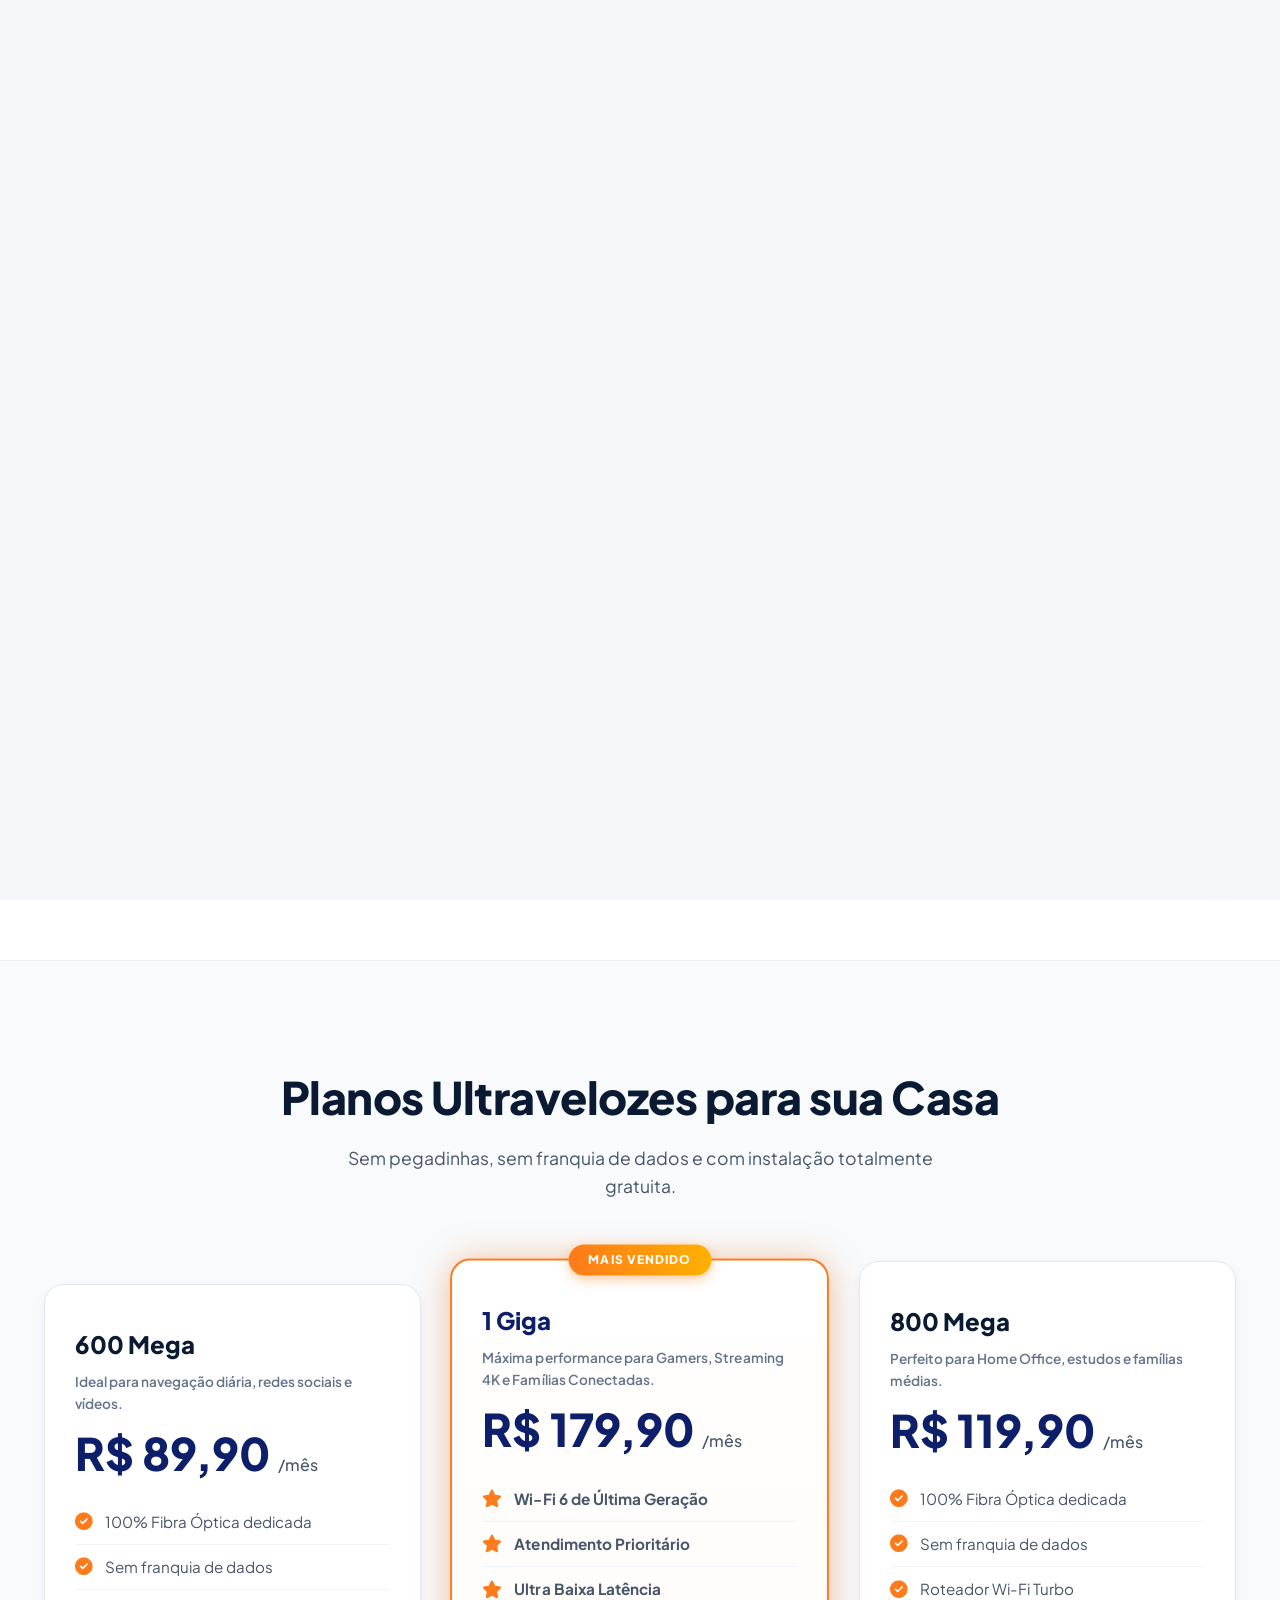
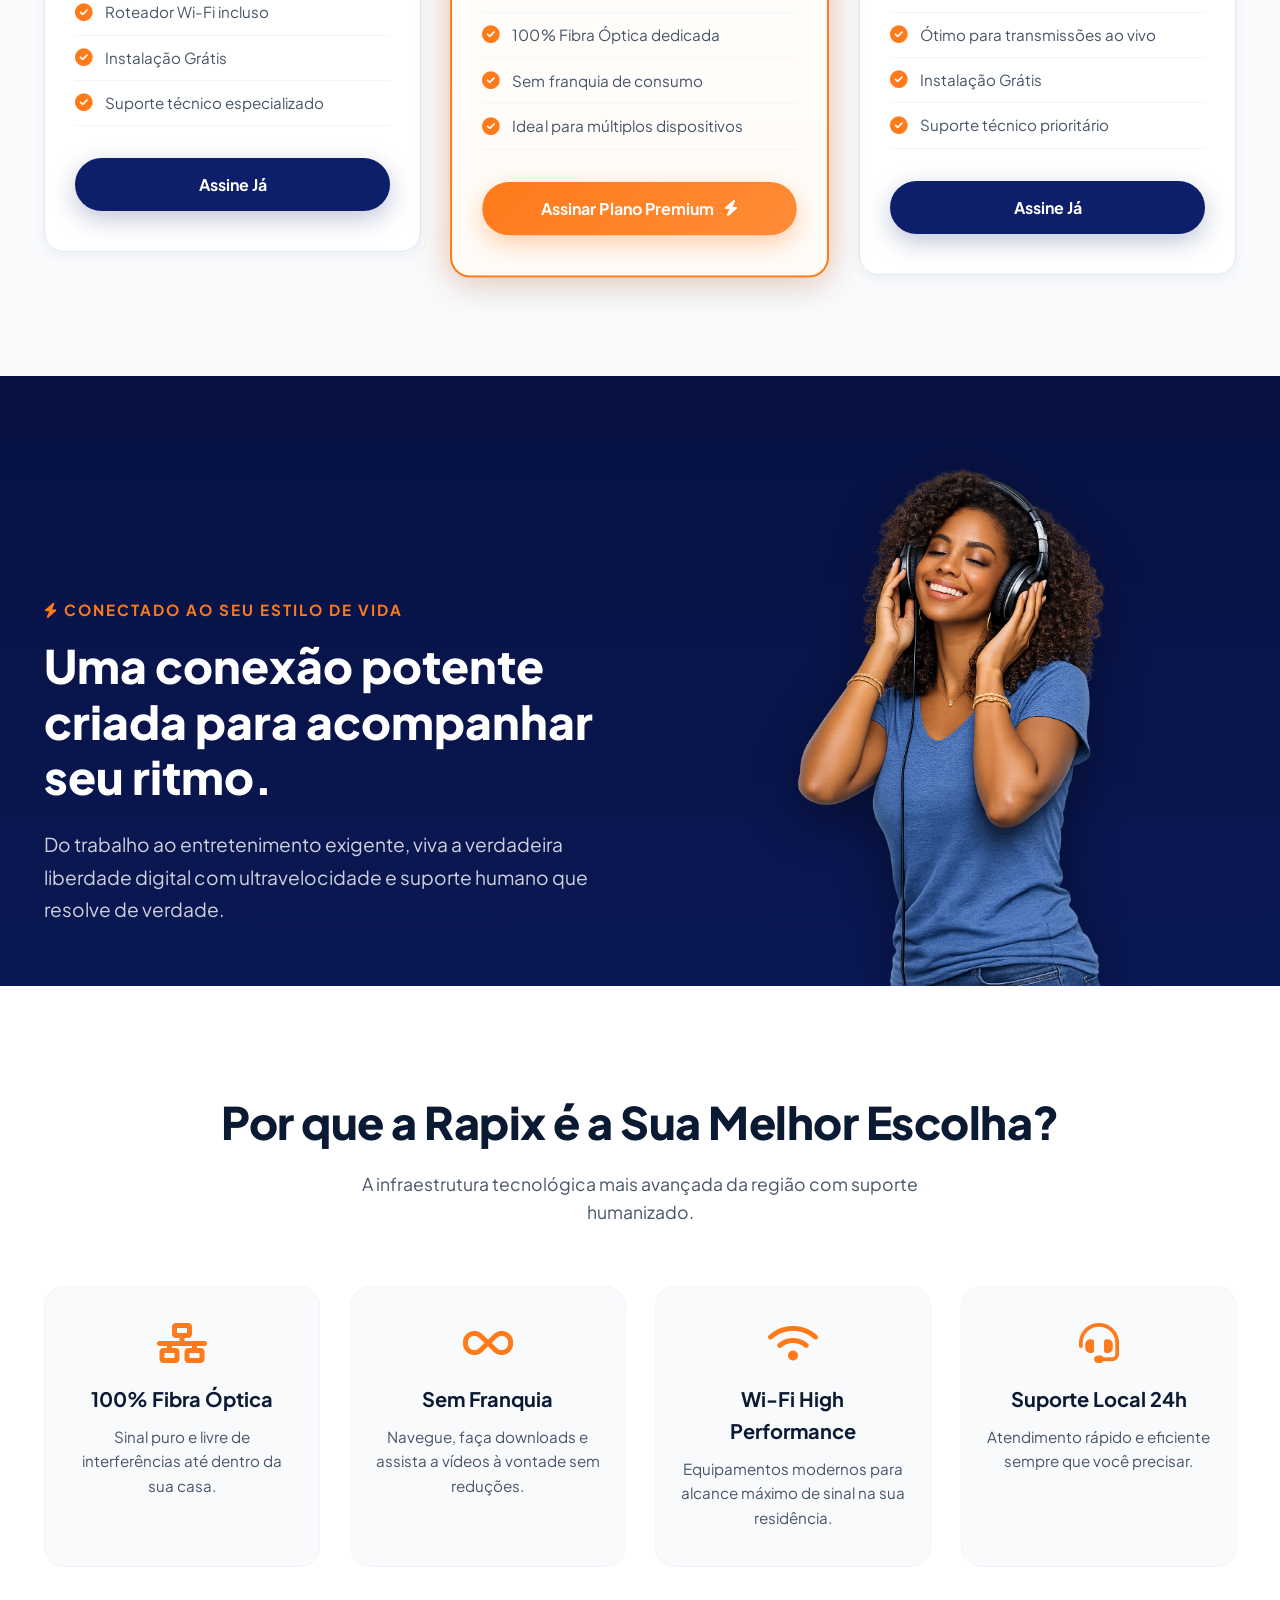
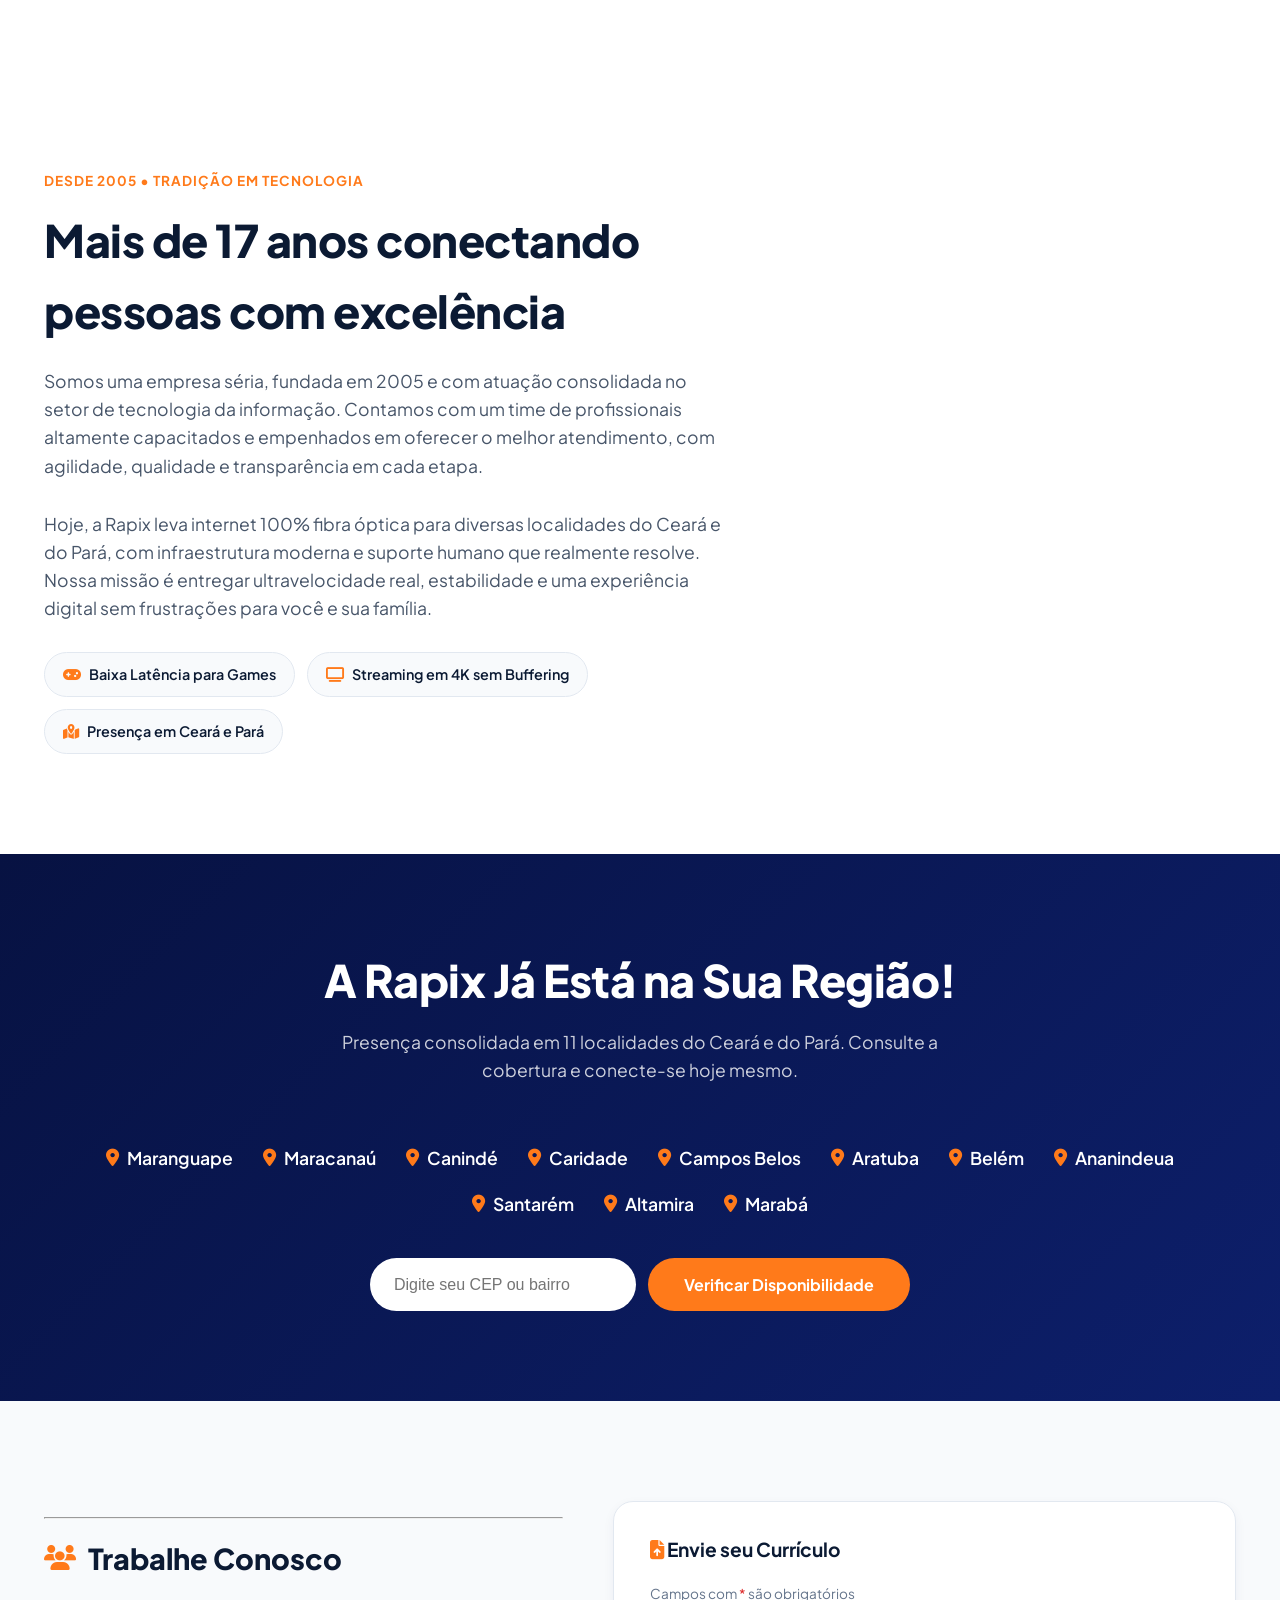
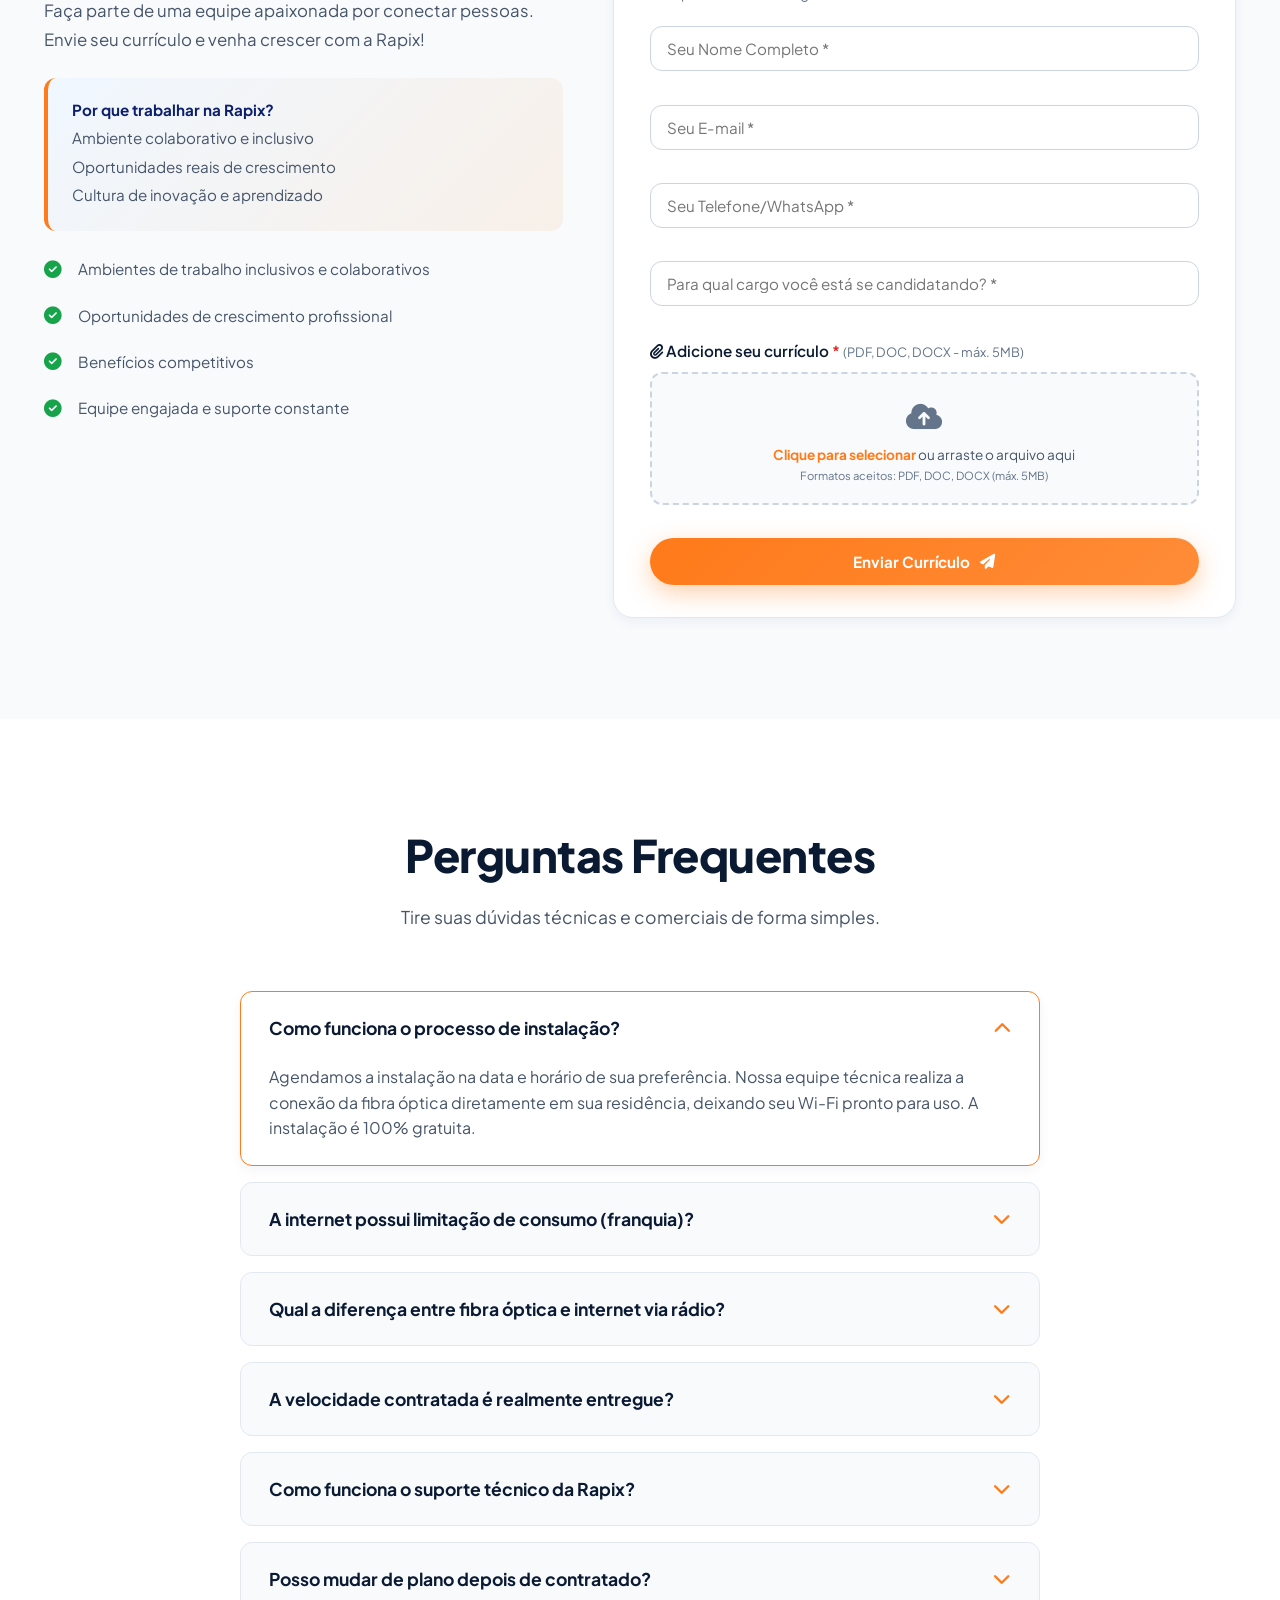
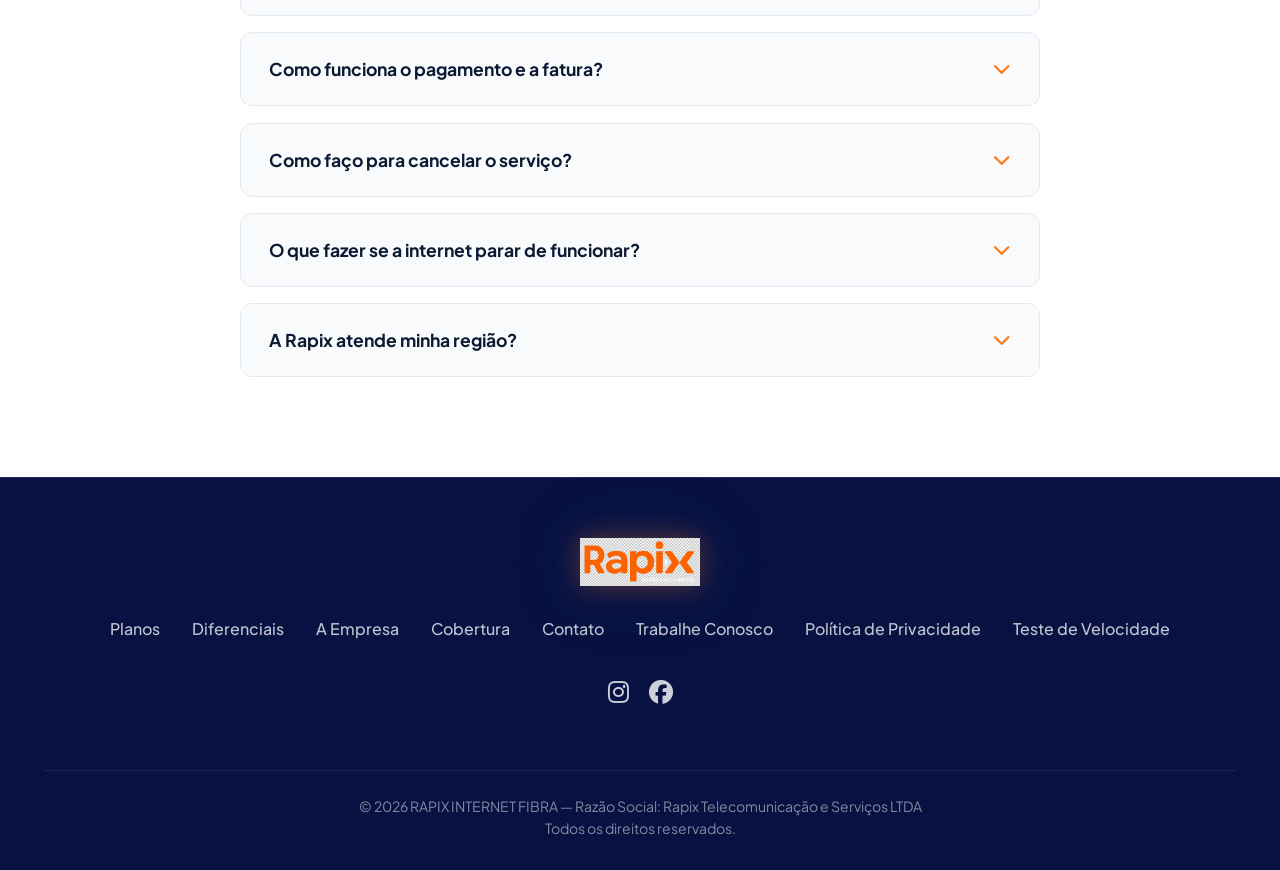
==== commit 9b92c54e: "Add files via upload" ====
--- a/index.html
+++ b/index.html
@@ -30,10 +30,7 @@
     <script>
         document.addEventListener('DOMContentLoaded', function() {
             NeikiCookieBanner.init({
-                // Configurações principais
-                privacyPolicyUrl: '/politica-de-privacidade',
-
-                // Textos (todos em português)
+                privacyPolicyUrl: 'politica-de-privacidade.html',
                 content: {
                     header: '🍪 Nós usamos cookies!',
                     message: 'Usamos cookies para melhorar sua experiência no site, analisar tráfego e personalizar conteúdo. Ao clicar em "Aceitar todos", você concorda com o uso de TODOS os cookies. Você pode configurar suas preferências em "Configurações".',
@@ -43,10 +40,9 @@
                     close: 'Fechar',
                     modalTitle: 'Configuração de Cookies',
                     modalSave: 'Salvar preferências',
-                    modalClose: 'Fechar'
+                    modalClose: 'Fechar',
+                    privacyPolicyLinkText: 'Política de Privacidade'
                 },
-
-                // Categorias de cookies
                 categories: [{
                         id: 'necessary',
                         name: 'Estritamente Necessários',
@@ -70,77 +66,33 @@
                         cookies: ['_fbp', 'fr']
                     }
                 ],
-
-                // Função executada quando os scripts são liberados
                 onScriptsUnlock: function(categories) {
-                    // Se o usuário aceitou cookies de analytics
                     if (categories.analytics) {
-                        // Google Analytics - substitua UA-XXXXX-X pelo seu ID
-                        // (descomente as linhas abaixo quando tiver seu ID)
-                        /*
-                        var script = document.createElement('script');
-                        script.async = true;
-                        script.src = 'https://www.googletagmanager.com/gtag/js?id=UA-XXXXX-X';
-                        document.head.appendChild(script);
-
-                        window.dataLayer = window.dataLayer || [];
-                        function gtag(){dataLayer.push(arguments);}
-                        gtag('js', new Date());
-                        gtag('config', 'UA-XXXXX-X');
-                        */
                         console.log('📊 Cookies de analytics ativados');
                     }
-
-                    // Se o usuário aceitou cookies de marketing
                     if (categories.marketing) {
-                        // Facebook Pixel - substitua pelo seu ID
-                        // (descomente as linhas abaixo quando tiver seu ID)
-                        /*
-                        !function(f,b,e,v,n,t,s)
-                        {if(f.fbq)return;n=f.fbq=function(){n.callMethod?
-                        n.callMethod.apply(n,arguments):n.queue.push(arguments)};
-                        if(!f._fbq)f._fbq=n;n.push=n;n.loaded=!0;n.version='2.0';
-                        n.queue=[];t=b.createElement(e);t.async=!0;
-                        t.src=v;s=b.getElementsByTagName(e)[0];
-                        s.parentNode.insertBefore(t,s)}(window, document,'script',
-                        'https://connect.facebook.net/en_US/fbevents.js');
-                        fbq('init', 'SEU_PIXEL_ID');
-                        fbq('track', 'PageView');
-                        */
                         console.log('📢 Cookies de marketing ativados');
                     }
                 },
-
-                // Estilos visuais
                 styles: {
-                    // Cores principais (usando a identidade da Rapix)
                     primaryColor: '#ff7a1a',
                     secondaryColor: '#0d1f6b',
                     fontFamily: "'Plus Jakarta Sans', sans-serif",
                     borderRadius: '12px',
                     buttonRadius: '50px',
-
-                    // Posicionamento
                     bannerPosition: 'bottom',
                     bannerWidth: '100%',
-
-                    // Aparência
                     darkMode: false,
                     bannerShadow: '0 -4px 30px rgba(0,0,0,0.15)',
                     bannerBackground: '#ffffff',
                     textColor: '#0b1a33'
                 },
-
-                // Tradução do botão de abrir novamente
                 reopenButtonLabel: '🍪 Gerenciar cookies',
-
-                // Delay para exibir o banner (ms)
                 delay: 500,
             });
-
-            console.log('🍪 Cookie banner inicializado com sucesso!');
         });
     </script>
+
 </head>
 <body>
 
@@ -157,7 +109,7 @@
     <!-- HEADER -->
     <header id="header">
         <div class="container">
-            <a href="#">
+            <a href="index.html">
                 <img src="imagens/rapix-logo.png" alt="Rapix Telecom" class="logo-img" />
             </a>
             <button class="menu-toggle" id="menuToggle" aria-label="Abrir Menu">
@@ -168,9 +120,9 @@
                 <a href="#diferenciais">Diferenciais</a>
                 <a href="#sobre">A Empresa</a>
                 <a href="#cobertura">Cobertura</a>
-                <a href="#contato">Contato</a>
+                <a href="contato.html">Contato</a>
                 <a href="https://www.minhaconexao.com.br/teste-de-velocidade/velocimetro" target="_blank" rel="noopener" class="nav-link-outline">Teste de Velocidade</a>
-                <a href="#trabalhe-conosco" class="nav-link-outline">Trabalhe Conosco</a>
+                <a href="#contato" class="nav-link-outline">Trabalhe Conosco</a>
                 <a href="https://ixc.rapix.com.br/central_assinante_web/login/" target="_blank" rel="noopener" class="btn btn-small btn-secondary">Área do Cliente</a>
             </nav>
         </div>
@@ -351,19 +303,6 @@
                     <span><i class="fas fa-map-marked-alt"></i> Presença em Ceará e Pará</span>
                 </div>
             </div>
-
-            <div class="sobre-locais reveal">
-                <div class="local-card">
-                    <i class="fas fa-store"></i>
-                    <h4>Maranguape</h4>
-                    <p>Maranguape Shopping Mall, Piso L1<br />R. Cel. Antônio Botelho, 254 – Centro</p>
-                </div>
-                <div class="local-card">
-                    <i class="fas fa-store"></i>
-                    <h4>Canindé</h4>
-                    <p>Galeria Shopping<br />Rua Euclides Barroso, 486</p>
-                </div>
-            </div>
         </div>
     </section>
 
@@ -395,166 +334,61 @@
         </div>
     </section>
 
-    <!-- DEPOIMENTOS -->
-    <section class="depoimentos" id="depoimentos">
-        <div class="container">
-            <h2 class="section-title reveal">O Que Dizem Nossos Clientes</h2>
-            <p class="section-subtitle reveal">A opinião de quem navega todos os dias na melhor fibra da região.</p>
-
-            <div class="depoimentos-carousel-outer reveal">
-                <button class="carousel-arrow prev" id="depPrev" aria-label="Depoimento anterior"><i class="fas fa-chevron-left"></i></button>
-
-                <div class="depoimentos-carousel" id="depoimentosCarousel">
-                    <div class="depoimentos-track" id="depoimentosTrack">
-                        <div class="depoimento-card">
-                            <i class="fas fa-quote-right quote-icon"></i>
-                            <div class="estrelas"><i class="fas fa-star"></i><i class="fas fa-star"></i><i class="fas fa-star"></i><i class="fas fa-star"></i><i class="fas fa-star"></i></div>
-                            <p>"A estabilidade é incrível. Trabalho de home office realizando videochamadas o dia inteiro e a internet nunca caiu."</p>
-                            <div class="depoimento-autor">
-                                <div class="avatar">CS</div>
-                                <div>
-                                    <div class="autor">Carlos Silva</div>
-                                    <div class="cidade">Maranguape / CE</div>
-                                </div>
-                            </div>
-                        </div>
-
-                        <div class="depoimento-card">
-                            <i class="fas fa-quote-right quote-icon"></i>
-                            <div class="estrelas"><i class="fas fa-star"></i><i class="fas fa-star"></i><i class="fas fa-star"></i><i class="fas fa-star"></i><i class="fas fa-star"></i></div>
-                            <p>"O plano de 1 Giga atende perfeitamente a casa toda. Jogamos online enquanto assistem filmes em 4K na sala."</p>
-                            <div class="depoimento-autor">
-                                <div class="avatar">AP</div>
-                                <div>
-                                    <div class="autor">Ana Paula</div>
-                                    <div class="cidade">Maracanaú / CE</div>
-                                </div>
-                            </div>
-                        </div>
-
-                        <div class="depoimento-card">
-                            <i class="fas fa-quote-right quote-icon"></i>
-                            <div class="estrelas"><i class="fas fa-star"></i><i class="fas fa-star"></i><i class="fas fa-star"></i><i class="fas fa-star"></i><i class="fas fa-star"></i></div>
-                            <p>"Atendimento excelente desde o agendamento até a instalação do técnico. Recomendo de olhos fechados!"</p>
-                            <div class="depoimento-autor">
-                                <div class="avatar">RO</div>
-                                <div>
-                                    <div class="autor">Rafael Oliveira</div>
-                                    <div class="cidade">Canindé / CE</div>
-                                </div>
-                            </div>
-                        </div>
-
-                        <div class="depoimento-card">
-                            <i class="fas fa-quote-right quote-icon"></i>
-                            <div class="estrelas"><i class="fas fa-star"></i><i class="fas fa-star"></i><i class="fas fa-star"></i><i class="fas fa-star"></i><i class="fas fa-star"></i></div>
-                            <p>"Moro em Caridade e nunca imaginei ter fibra óptica de verdade por aqui. A Rapix mudou o jogo na cidade."</p>
-                            <div class="depoimento-autor">
-                                <div class="avatar">MF</div>
-                                <div>
-                                    <div class="autor">Marcos Ferreira</div>
-                                    <div class="cidade">Caridade / CE</div>
-                                </div>
-                            </div>
-                        </div>
-
-                        <div class="depoimento-card">
-                            <i class="fas fa-quote-right quote-icon"></i>
-                            <div class="estrelas"><i class="fas fa-star"></i><i class="fas fa-star"></i><i class="fas fa-star"></i><i class="fas fa-star"></i><i class="fas fa-star"></i></div>
-                            <p>"Suporte rápido de verdade. Abri chamado à noite e no outro dia de manhã já tinha técnico na porta de casa."</p>
-                            <div class="depoimento-autor">
-                                <div class="avatar">JL</div>
-                                <div>
-                                    <div class="autor">Juliana Lima</div>
-                                    <div class="cidade">Aratuba / CE</div>
-                                </div>
-                            </div>
-                        </div>
-
-                        <div class="depoimento-card">
-                            <i class="fas fa-quote-right quote-icon"></i>
-                            <div class="estrelas"><i class="fas fa-star"></i><i class="fas fa-star"></i><i class="fas fa-star"></i><i class="fas fa-star"></i><i class="fas fa-star"></i></div>
-                            <p>"Testei outras operadoras antes e nenhuma chegava perto da velocidade real que a Rapix entrega todos os dias."</p>
-                            <div class="depoimento-autor">
-                                <div class="avatar">PB</div>
-                                <div>
-                                    <div class="autor">Pedro Bezerra</div>
-                                    <div class="cidade">Maranguape / CE</div>
-                                </div>
-                            </div>
-                        </div>
-                    </div>
-                </div>
-
-                <button class="carousel-arrow next" id="depNext" aria-label="Próximo depoimento"><i class="fas fa-chevron-right"></i></button>
-            </div>
-
-            <div class="carousel-dots" id="depDots"></div>
-        </div>
-    </section>
-
-    <!-- FAQ -->
-    <section class="faq" id="faq">
-        <div class="container">
-            <h2 class="section-title reveal">Perguntas Frequentes</h2>
-            <p class="section-subtitle reveal">Tire suas dúvidas técnicas e comerciais de forma simples.</p>
-
-            <div class="faq-list">
-                <div class="faq-item active reveal">
-                    <div class="faq-pergunta">
-                        Como funciona o processo de instalação?
-                        <i class="fas fa-chevron-down"></i>
-                    </div>
-                    <div class="faq-resposta">Agendamos a instalação na data e horário de sua preferência. Nossa equipe técnica realiza a conexão da fibra óptica diretamente em sua residência, deixando seu Wi-Fi pronto para uso.</div>
-                </div>
-
-                <div class="faq-item reveal">
-                    <div class="faq-pergunta">
-                        Existe taxa de instalação ou cobrança extra?
-                        <i class="fas fa-chevron-down"></i>
-                    </div>
-                    <div class="faq-resposta">A instalação da Rapix Fibra é 100% gratuita para todos os planos promocionais contratados em nosso site.</div>
-                </div>
-
-                <div class="faq-item reveal">
-                    <div class="faq-pergunta">
-                        A internet possui limitação de consumo (franquia)?
-                        <i class="fas fa-chevron-down"></i>
-                    </div>
-                    <div class="faq-resposta">Não! Todos os nossos planos possuem navegação ilimitada. Você pode baixar, assistir a vídeos e jogar à vontade sem redução de velocidade.</div>
-                </div>
-            </div>
-        </div>
-    </section>
-
     <!-- CONTATO - Com Upload de Currículo Obrigatório -->
     <section class="contato" id="contato">
         <div class="container">
             <div class="contato-grid">
+                <!-- ===== LADO ESQUERDO - TRABALHE CONOSCO ===== -->
                 <div class="contato-info reveal">
-                    <h3>Entre em Contato</h3>
-                    <p><i class="fas fa-phone-alt"></i> <a href="tel:08001818080">0800-181-8080</a></p>
-                    <p><i class="fas fa-envelope"></i> <a href="mailto:contato@rapix.com.br">contato@rapix.com.br</a></p>
-
-                    <div style="margin-top: 30px; padding-top: 30px; border-top: 1px solid #e2e8f0;">
-                        <h3 id="trabalhe-conosco" style="font-size: 1.4rem;">Trabalhe Conosco</h3>
-                        <p style="font-size: 0.95rem; color: var(--text-gray); margin-bottom: 16px;">
-                            Faça parte de uma equipe apaixonada por conectar pessoas. Envie seu currículo e venha crescer com a Rapix!
+                    <div class="trabalhe-conosco-section">
+                        <hr style="margin: 16px 0; border-color: var(--border-color);" />
+                        <div class="titulo">
+                            <i class="fas fa-users"></i>
+                            Trabalhe Conosco
+                        </div>
+
+                        <p class="descricao">
+                            Faça parte de uma equipe apaixonada por conectar pessoas. 
+                            Envie seu currículo e venha crescer com a Rapix!
                         </p>
-                        <p style="font-size: 0.9rem; color: var(--text-muted);">
-                            <i class="fas fa-check-circle" style="color: var(--success);"></i>
-                            Ambientes de trabalho inclusivos e colaborativos
-                        </p>
-                        <p style="font-size: 0.9rem; color: var(--text-muted);">
-                            <i class="fas fa-check-circle" style="color: var(--success);"></i>
-                            Oportunidades de crescimento profissional
-                        </p>
-                    </div>
-                </div>
-
+
+                        <div class="destaque-box">
+                            <p><strong>Por que trabalhar na Rapix?</strong></p>
+                            <p>Ambiente colaborativo e inclusivo</p>
+                            <p>Oportunidades reais de crescimento</p>
+                            <p>Cultura de inovação e aprendizado</p>
+                        </div>
+
+                        <div class="beneficios">
+                            <div class="beneficio-item">
+                                <i class="fas fa-check-circle"></i>
+                                Ambientes de trabalho inclusivos e colaborativos
+                            </div>
+                            <div class="beneficio-item">
+                                <i class="fas fa-check-circle"></i>
+                                Oportunidades de crescimento profissional
+                            </div>
+                            <div class="beneficio-item">
+                                <i class="fas fa-check-circle"></i>
+                                Benefícios competitivos
+                            </div>
+                            <div class="beneficio-item">
+                                <i class="fas fa-check-circle"></i>
+                                Equipe engajada e suporte constante
+                            </div>
+                        </div>
+                    </div>
+                </div>
+
+                <!-- ===== LADO DIREITO - FORMULÁRIO ===== -->
                 <form class="contato-form reveal" id="formContato" enctype="multipart/form-data" novalidate>
-                    <h3 style="font-size: 1.2rem; margin-bottom: 4px; color: var(--text-dark);">Que tal trabalhar conosco?</h3>
-                    <p style="font-size: 0.85rem; color: var(--text-muted); margin-bottom: 8px;">Campos com <span style="color: var(--danger);">*</span> são obrigatórios</p>
+                    <h3 style="font-size: 1.2rem; margin-bottom: 4px; color: var(--text-dark);">
+                        <i class="fas fa-file-upload" style="color: var(--secondary);"></i> 
+                        Envie seu Currículo
+                    </h3>
+                    <p style="font-size: 0.85rem; color: var(--text-muted); margin-bottom: 8px;">
+                        Campos com <span style="color: var(--danger);">*</span> são obrigatórios
+                    </p>
 
                     <div>
                         <input type="text" id="formNome" placeholder="Seu Nome Completo *" required />
@@ -728,11 +562,101 @@
         </div>
     </div>
 
+    <!-- ===== FAQ ===== -->
+<section class="faq" id="faq">
+    <div class="container">
+        <h2 class="section-title reveal">Perguntas Frequentes</h2>
+        <p class="section-subtitle reveal">Tire suas dúvidas técnicas e comerciais de forma simples.</p>
+
+        <div class="faq-list">
+            <div class="faq-item active reveal">
+                <div class="faq-pergunta">
+                    Como funciona o processo de instalação?
+                    <i class="fas fa-chevron-down"></i>
+                </div>
+                <div class="faq-resposta">Agendamos a instalação na data e horário de sua preferência. Nossa equipe técnica realiza a conexão da fibra óptica diretamente em sua residência, deixando seu Wi-Fi pronto para uso. A instalação é 100% gratuita.</div>
+            </div>
+
+            <div class="faq-item reveal">
+                <div class="faq-pergunta">
+                    A internet possui limitação de consumo (franquia)?
+                    <i class="fas fa-chevron-down"></i>
+                </div>
+                <div class="faq-resposta">Não! Todos os nossos planos possuem navegação ilimitada. Você pode baixar, assistir a vídeos e jogar à vontade sem redução de velocidade, sem franquia de dados e sem custos adicionais.</div>
+            </div>
+
+            <div class="faq-item reveal">
+                <div class="faq-pergunta">
+                    Qual a diferença entre fibra óptica e internet via rádio?
+                    <i class="fas fa-chevron-down"></i>
+                </div>
+                <div class="faq-resposta">A fibra óptica utiliza cabos de vidro que transmitem dados por luz, garantindo maior velocidade, estabilidade e baixa latência. Já a internet via rádio é sujeita a interferências climáticas e perda de sinal. Com a Rapix Fibra, você tem conexão simétrica (mesma velocidade de download e upload) e sinal estável 24h.</div>
+            </div>
+
+            <div class="faq-item reveal">
+                <div class="faq-pergunta">
+                    A velocidade contratada é realmente entregue?
+                    <i class="fas fa-chevron-down"></i>
+                </div>
+                <div class="faq-resposta">Sim! Entregamos a velocidade contratada com garantia de performance. Você pode testar a qualquer momento através do nosso medidor de velocidade disponível no site. Caso haja alguma divergência, nossa equipe técnica resolve rapidamente.</div>
+            </div>
+
+            <div class="faq-item reveal">
+                <div class="faq-pergunta">
+                    Como funciona o suporte técnico da Rapix?
+                    <i class="fas fa-chevron-down"></i>
+                </div>
+                <div class="faq-resposta">Nosso suporte técnico é 100% local e está disponível 24 horas por dia, 7 dias por semana. Você pode entrar em contato pelo telefone 0800-181-8080, WhatsApp ou pela Área do Cliente para atendimento rápido e eficiente.</div>
+            </div>
+
+            <div class="faq-item reveal">
+                <div class="faq-pergunta">
+                    Posso mudar de plano depois de contratado?
+                    <i class="fas fa-chevron-down"></i>
+                </div>
+                <div class="faq-resposta">Sim! Você pode migrar para um plano superior ou inferior a qualquer momento. Basta entrar em contato com nossa equipe e ajustamos seu plano conforme sua necessidade. A mudança é rápida e sem custos adicionais.</div>
+            </div>
+
+            <div class="faq-item reveal">
+                <div class="faq-pergunta">
+                    Como funciona o pagamento e a fatura?
+                    <i class="fas fa-chevron-down"></i>
+                </div>
+                <div class="faq-resposta">As faturas são enviadas mensalmente para seu e-mail, WhatsApp e SMS ou podem ser acessadas na Área do Cliente. O pagamento pode ser feito via boleto bancário e pix. Você escolhe o dia de vencimento entre as opções disponíveis.</div>
+            </div>
+
+            <div class="faq-item reveal">
+                <div class="faq-pergunta">
+                    Como faço para cancelar o serviço?
+                    <i class="fas fa-chevron-down"></i>
+                </div>
+                <div class="faq-resposta">O cancelamento pode ser solicitado através do nosso telefone 0800-181-8080 ou pela Área do Cliente. Não cobramos multa rescisória para cancelamento após o período de fidelidade de 12 meses. Antes disso, consulte as condições contratuais.</div>
+            </div>
+
+            <div class="faq-item reveal">
+                <div class="faq-pergunta">
+                    O que fazer se a internet parar de funcionar?
+                    <i class="fas fa-chevron-down"></i>
+                </div>
+                <div class="faq-resposta">Primeiro, verifique se todos os cabos estão conectados e se o roteador está ligado. Reinicie o modem e o roteador aguardando 30 segundos. Se o problema persistir, entre em contato com nosso suporte pelo 0800-181-8080 ou WhatsApp. Nossa equipe está pronta para ajudar.</div>
+            </div>
+
+            <div class="faq-item reveal">
+                <div class="faq-pergunta">
+                    A Rapix atende minha região?
+                    <i class="fas fa-chevron-down"></i>
+                </div>
+                <div class="faq-resposta">Atendemos 11 localidades no Ceará e Pará, incluindo Maranguape, Maracanaú, Canindé, Caridade, Campos Belos, Aratuba, Belém, Ananindeua, Santarém, Altamira e Marabá. Consulte nosso verificador de disponibilidade no site ou entre em contato para confirmar a cobertura exata do seu endereço.</div>
+            </div>
+        </div>
+    </div>
+</section>
+
     <!-- RODAPÉ -->
     <footer>
         <div class="container">
             <div class="footer-content">
-                <a href="#">
+                <a href="index.html">
                     <img src="imagens/rapix-logo.png" alt="Rapix Telecom Logo" class="footer-logo-img" />
                 </a>
 
@@ -741,8 +665,9 @@
                     <a href="#diferenciais">Diferenciais</a>
                     <a href="#sobre">A Empresa</a>
                     <a href="#cobertura">Cobertura</a>
-                    <a href="#contato">Contato</a>
+                    <a href="contato.html">Contato</a>
                     <a href="#trabalhe-conosco">Trabalhe Conosco</a>
+                    <a href="politica-de-privacidade.html">Política de Privacidade</a>
                     <a href="https://www.minhaconexao.com.br/teste-de-velocidade/velocimetro" target="_blank" rel="noopener">Teste de Velocidade</a>
                 </div>
 
@@ -752,7 +677,8 @@
                 </div>
 
                 <div class="copy">
-                    &copy; 2026 RAPIX INTERNET FIBRA — Razão Social: Rapix Telecomunicação e Serviços LTDA · Todos os direitos reservados.
+                    &copy; 2026 RAPIX INTERNET FIBRA — Razão Social: Rapix Telecomunicação e Serviços LTDA<br />
+                    Todos os direitos reservados.
                 </div>
             </div>
         </div>
@@ -770,11 +696,5 @@
     <!-- JavaScript Externo -->
     <script src="js/script.js"></script>
 
-    <!-- ============================================================ -->
-    <!-- COOKIE BANNER - Script de inicialização (já está no head)    -->
-    <!-- ============================================================ -->
-    <!-- O script do cookie banner já está configurado no <head>     -->
-    <!-- Ele é carregado antes do conteúdo da página                 -->
-    <!-- ============================================================ -->
 </body>
-</html>
+</html>
--- a/css/style.css
+++ b/css/style.css
@@ -76,7 +76,7 @@
     display: flex;
     align-items: center;
     justify-content: center;
-    background: transparent;
+    background: #F5F7FA;
     opacity: 1;
     visibility: visible;
     transition: opacity 0.8s ease, visibility 0.8s ease;
@@ -91,15 +91,49 @@
     position: absolute;
     top: 50%;
     left: 50%;
-    width: 100%;
-    height: 100%;
-    object-fit: cover;
+    width: auto;
+    height: auto;
+    min-width: 60%;
+    max-width: 80%;
+    max-height: 90vh;
+    object-fit: contain;
     transform: translate(-50%, -50%);
     display: block;
-    background: transparent;
+    background: #F5F7FA;
 }
 body.preloading {
     overflow: hidden;
+}
+
+/* ===== PRELOADER RESPONSIVO ===== */
+@media (max-width: 1024px) {
+    #preloaderVideo {
+        min-width: 70%;
+        max-width: 90%;
+        max-height: 85vh;
+        object-fit: contain;
+    }
+}
+
+@media (max-width: 768px) {
+    #preloaderVideo {
+        min-width: 85%;
+        max-width: 95%;
+        max-height: 80vh;
+        object-fit: contain;
+    }
+}
+
+@media (max-width: 480px) {
+    #preloader {
+        background: #F5F7FA;
+    }
+    #preloaderVideo {
+        min-width: 92%;
+        max-width: 98%;
+        max-height: 85vh;
+        object-fit: contain;
+    }
 }
 
 /* ===== SCROLL PROGRESS ===== */
@@ -293,7 +327,7 @@
     align-items: center;
     color: var(--white);
     overflow: hidden;
-    background-image: linear-gradient(100deg, rgba(7, 18, 66, 0.95) 0%, rgba(26, 59, 206, 0.88) 32%, rgba(7, 18, 66, 0.4) 54%, rgba(6, 11, 36, 0.637) 72%), url('../imagens/garoto-tablet.jpg');
+    background-image: linear-gradient(100deg, rgba(7, 18, 66, 0.95) 0%, rgba(7, 18, 66, 0.88) 32%, rgba(7, 18, 66, 0.4) 54%, rgba(7, 18, 66, 0) 72%), url('../imagens/garoto-tablet.jpg');
     background-size: cover, cover;
     background-position: right center, right center;
     background-repeat: no-repeat, no-repeat;
@@ -727,153 +761,6 @@
     margin-right: auto;
 }
 
-/* ===== DEPOIMENTOS ===== */
-.depoimentos {
-    padding: 100px 0;
-    background: var(--bg-light);
-}
-.depoimentos-carousel-outer {
-    position: relative;
-    padding: 0 4px;
-}
-.depoimentos-carousel {
-    overflow: hidden;
-    padding: 12px 4px 44px;
-    margin: 0 -4px;
-    -webkit-mask-image: linear-gradient(90deg, transparent 0, #000 40px, #000 calc(100% - 40px), transparent 100%);
-    mask-image: linear-gradient(90deg, transparent 0, #000 40px, #000 calc(100% - 40px), transparent 100%);
-    cursor: grab;
-}
-.depoimentos-carousel.grabbing {
-    cursor: grabbing;
-}
-.depoimentos-track {
-    display: flex;
-    gap: 26px;
-    will-change: transform;
-    transition: transform 0.65s cubic-bezier(0.22, 1, 0.36, 1);
-}
-.depoimentos-track.no-transition {
-    transition: none;
-}
-.depoimento-card {
-    position: relative;
-    flex: 0 0 320px;
-    background: var(--white);
-    padding: 40px 30px 30px;
-    border-radius: var(--radius-md);
-    box-shadow: var(--shadow-sm);
-    border: 1px solid #e2e8f0;
-    transition: var(--transition-smooth);
-    overflow: hidden;
-}
-.depoimento-card:hover {
-    transform: translateY(-6px);
-    box-shadow: var(--shadow-lg);
-    border-color: transparent;
-}
-.depoimento-card .quote-icon {
-    position: absolute;
-    top: 20px;
-    right: 22px;
-    font-size: 1.6rem;
-    color: var(--primary);
-    opacity: 0.08;
-}
-.estrelas {
-    color: var(--accent);
-    margin-bottom: 16px;
-    font-size: 1.1rem;
-}
-.depoimento-card p {
-    color: var(--text-gray);
-    font-style: italic;
-    margin-bottom: 24px;
-    font-size: 1rem;
-    line-height: 1.6;
-    min-height: 80px;
-}
-.depoimento-autor {
-    display: flex;
-    align-items: center;
-    gap: 14px;
-    padding-top: 18px;
-    border-top: 1px solid #eef1f6;
-}
-.avatar {
-    flex-shrink: 0;
-    width: 46px;
-    height: 46px;
-    border-radius: 50%;
-    display: flex;
-    align-items: center;
-    justify-content: center;
-    font-weight: 700;
-    font-size: 0.9rem;
-    color: var(--white);
-    background: linear-gradient(135deg, var(--primary), var(--primary-light));
-}
-.depoimento-card .autor {
-    font-weight: 700;
-    color: var(--primary);
-    font-size: 0.98rem;
-}
-.depoimento-card .cidade {
-    font-size: 0.82rem;
-    color: var(--text-muted);
-}
-.carousel-arrow {
-    position: absolute;
-    top: 42%;
-    transform: translateY(-50%);
-    width: 48px;
-    height: 48px;
-    border-radius: 50%;
-    border: none;
-    background: var(--white);
-    color: var(--primary);
-    box-shadow: var(--shadow-md);
-    display: flex;
-    align-items: center;
-    justify-content: center;
-    font-size: 1rem;
-    cursor: pointer;
-    z-index: 5;
-    transition: var(--transition-fast);
-}
-.carousel-arrow:hover {
-    background: var(--secondary);
-    color: var(--white);
-    transform: translateY(-50%) scale(1.08);
-}
-.carousel-arrow.prev {
-    left: -8px;
-}
-.carousel-arrow.next {
-    right: -8px;
-}
-.carousel-dots {
-    display: flex;
-    justify-content: center;
-    gap: 8px;
-    margin-top: -16px;
-}
-.carousel-dots .dot {
-    width: 9px;
-    height: 9px;
-    border-radius: 50%;
-    border: none;
-    background: #d7deec;
-    cursor: pointer;
-    padding: 0;
-    transition: var(--transition-fast);
-}
-.carousel-dots .dot.active {
-    width: 26px;
-    border-radius: 6px;
-    background: var(--secondary);
-}
-
 /* ===== FAQ ===== */
 .faq {
     padding: 100px 0;
@@ -939,43 +826,25 @@
     gap: 50px;
     align-items: start;
 }
-.contato-info h3 {
-    font-size: 1.8rem;
-    font-weight: 800;
-    margin-bottom: 24px;
-}
-.contato-info p {
-    display: flex;
-    align-items: center;
-    gap: 16px;
-    font-size: 1.05rem;
-    margin-bottom: 16px;
-    color: var(--text-gray);
-}
-.contato-info p i {
-    color: var(--secondary);
-    font-size: 1.3rem;
-    width: 24px;
-}
 .contato-form {
     background: var(--white);
-    padding: 40px;
+    padding: 32px 36px;
     border-radius: var(--radius-md);
     box-shadow: var(--shadow-sm);
     border: 1px solid #e2e8f0;
     display: flex;
     flex-direction: column;
-    gap: 20px;
+    gap: 14px;
 }
 .contato-form input,
 .contato-form textarea,
 .contato-form select {
     width: 100%;
-    padding: 16px 20px;
+    padding: 12px 16px;
     border-radius: var(--radius-sm);
     border: 1px solid #cbd5e1;
     font-family: var(--font);
-    font-size: 1rem;
+    font-size: 0.95rem;
     outline: none;
     transition: var(--transition-fast);
     background: var(--white);
@@ -998,10 +867,10 @@
     background: #f0fdf4;
 }
 .contato-form .error-message {
-    font-size: 0.78rem;
+    font-size: 0.75rem;
     color: var(--danger);
     font-weight: 600;
-    min-height: 20px;
+    min-height: 18px;
     display: flex;
     align-items: center;
     gap: 6px;
@@ -1014,16 +883,16 @@
     transform: translateY(0);
 }
 .contato-form .error-message i {
-    font-size: 0.7rem;
+    font-size: 0.65rem;
 }
 .contato-form textarea {
     resize: vertical;
-    min-height: 120px;
+    min-height: 100px;
 }
 .contato-form .file-upload-area {
     border: 2px dashed #cbd5e1;
     border-radius: var(--radius-sm);
-    padding: 30px 20px;
+    padding: 18px 16px;
     text-align: center;
     cursor: pointer;
     transition: var(--transition-fast);
@@ -1038,20 +907,28 @@
     background: rgba(255, 122, 26, 0.05);
 }
 .contato-form .file-upload-area .file-icon {
-    font-size: 2.5rem;
+    font-size: 1.8rem;
     color: var(--text-muted);
-    margin-bottom: 12px;
+    margin-bottom: 6px;
 }
 .contato-form .file-upload-area .file-text {
     color: var(--text-gray);
-    font-size: 0.95rem;
+    font-size: 0.85rem;
 }
 .contato-form .file-upload-area .file-text strong {
     color: var(--secondary);
 }
+.contato-form .file-upload-area .file-text br {
+    display: none;
+}
+.contato-form .file-upload-area .file-text small {
+    display: block;
+    margin-top: 2px;
+    font-size: 0.7rem;
+}
 .contato-form .file-info {
     display: none;
-    padding: 12px 16px;
+    padding: 10px 14px;
     background: #f0fdf4;
     border: 1px solid #bbf7d0;
     border-radius: var(--radius-sm);
@@ -1059,6 +936,7 @@
     font-weight: 600;
     align-items: center;
     gap: 12px;
+    font-size: 0.9rem;
 }
 .contato-form .file-info.show {
     display: flex;
@@ -1069,7 +947,7 @@
     border: none;
     color: var(--danger);
     cursor: pointer;
-    font-size: 1.1rem;
+    font-size: 1rem;
     padding: 4px 8px;
 }
 .contato-form .file-info .file-remove:hover {
@@ -1081,12 +959,87 @@
     font-weight: 700;
     align-items: center;
     gap: 8px;
+    font-size: 0.9rem;
 }
 .form-msg.show {
     display: flex;
 }
 .form-msg.error-msg {
     color: var(--danger);
+}
+.contato-form .btn {
+    padding: 14px 28px;
+    font-size: 0.95rem;
+}
+
+/* ===== TRABALHE CONOSCO ===== */
+.trabalhe-conosco-section {
+    padding: 0;
+    border-top: none !important;
+    margin-top: 0 !important;
+}
+
+.trabalhe-conosco-section .titulo {
+    font-size: 1.8rem;
+    font-weight: 800;
+    color: var(--text-dark);
+    margin-bottom: 16px;
+    display: flex;
+    align-items: center;
+    gap: 12px;
+}
+
+.trabalhe-conosco-section .titulo i {
+    color: var(--secondary);
+    font-size: 1.6rem;
+}
+
+.trabalhe-conosco-section .descricao {
+    font-size: 1.05rem;
+    color: var(--text-gray);
+    margin-bottom: 20px;
+    line-height: 1.7;
+}
+
+.trabalhe-conosco-section .destaque-box {
+    background: linear-gradient(135deg, #f0f7ff 0%, #f8f0e8 100%);
+    border-left: 4px solid var(--secondary);
+    padding: 20px 24px;
+    border-radius: var(--radius-sm);
+    margin: 24px 0 20px;
+}
+
+.trabalhe-conosco-section .destaque-box p {
+    margin-bottom: 4px;
+    font-size: 0.95rem;
+    color: var(--text-gray);
+}
+
+.trabalhe-conosco-section .destaque-box strong {
+    color: var(--primary);
+}
+
+.trabalhe-conosco-section .beneficios {
+    display: flex;
+    flex-direction: column;
+    gap: 10px;
+    margin-top: 8px;
+}
+
+.trabalhe-conosco-section .beneficio-item {
+    display: flex;
+    align-items: center;
+    gap: 12px;
+    font-size: 0.95rem;
+    color: var(--text-gray);
+    padding: 6px 0;
+}
+
+.trabalhe-conosco-section .beneficio-item i {
+    color: var(--success);
+    font-size: 1.1rem;
+    width: 22px;
+    flex-shrink: 0;
 }
 
 /* ===== MODAL ===== */
@@ -1703,7 +1656,7 @@
         width: 100%;
     }
     .contato-form {
-        padding: 30px 20px;
+        padding: 24px 18px;
     }
     .hero {
         background-image: linear-gradient(180deg, rgba(7, 18, 66, 0.78), rgba(7, 18, 66, 0.78)), url('../imagens/garoto-tablet.jpg');
@@ -1761,6 +1714,24 @@
         height: 60px;
         font-size: 2rem;
     }
+
+    .contato-form .file-upload-area .file-text br {
+        display: block;
+    }
+
+    /* TRABALHE CONOSCO - Responsivo */
+    .trabalhe-conosco-section .titulo {
+        font-size: 1.4rem;
+    }
+    .trabalhe-conosco-section .descricao {
+        font-size: 0.95rem;
+    }
+    .trabalhe-conosco-section .destaque-box {
+        padding: 16px 18px;
+    }
+    .trabalhe-conosco-section .beneficio-item {
+        font-size: 0.9rem;
+    }
 }
 
 @media (max-width: 480px) {
@@ -1783,6 +1754,33 @@
     .modal-success h3,
     .modal-error h3 {
         font-size: 1.2rem;
+    }
+    .contato-form {
+        padding: 18px 14px;
+    }
+    .contato-form .file-upload-area {
+        padding: 14px 12px;
+    }
+    .contato-form .file-upload-area .file-icon {
+        font-size: 1.4rem;
+        margin-bottom: 4px;
+    }
+    .contato-form .file-upload-area .file-text {
+        font-size: 0.8rem;
+    }
+    .contato-form .file-upload-area .file-text small {
+        font-size: 0.65rem;
+    }
+
+    /* TRABALHE CONOSCO - Mobile */
+    .trabalhe-conosco-section .titulo {
+        font-size: 1.2rem;
+    }
+    .trabalhe-conosco-section .beneficio-item {
+        font-size: 0.85rem;
+    }
+    .trabalhe-conosco-section .destaque-box p {
+        font-size: 0.85rem;
     }
 }
 
@@ -1813,4 +1811,4 @@
         font-size: 0.85rem;
         margin-top: 4px;
     }
-}
+}
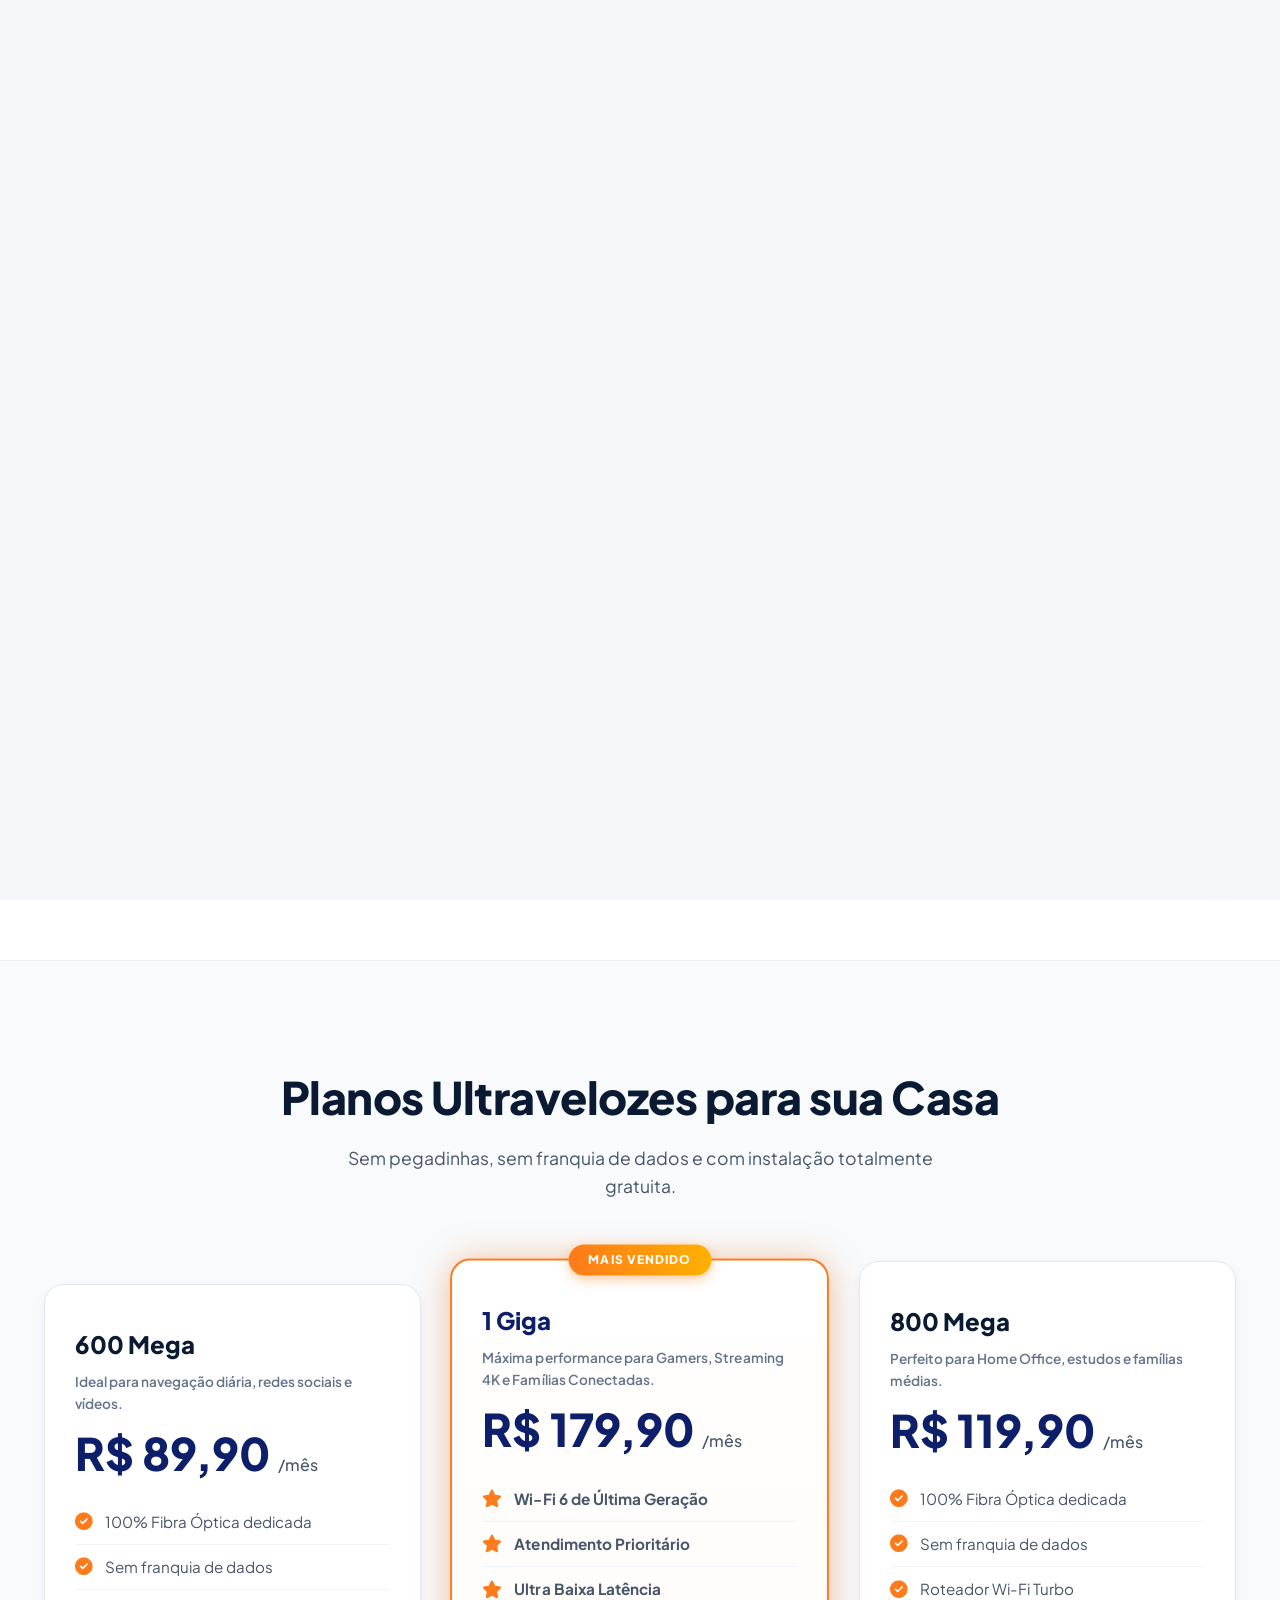
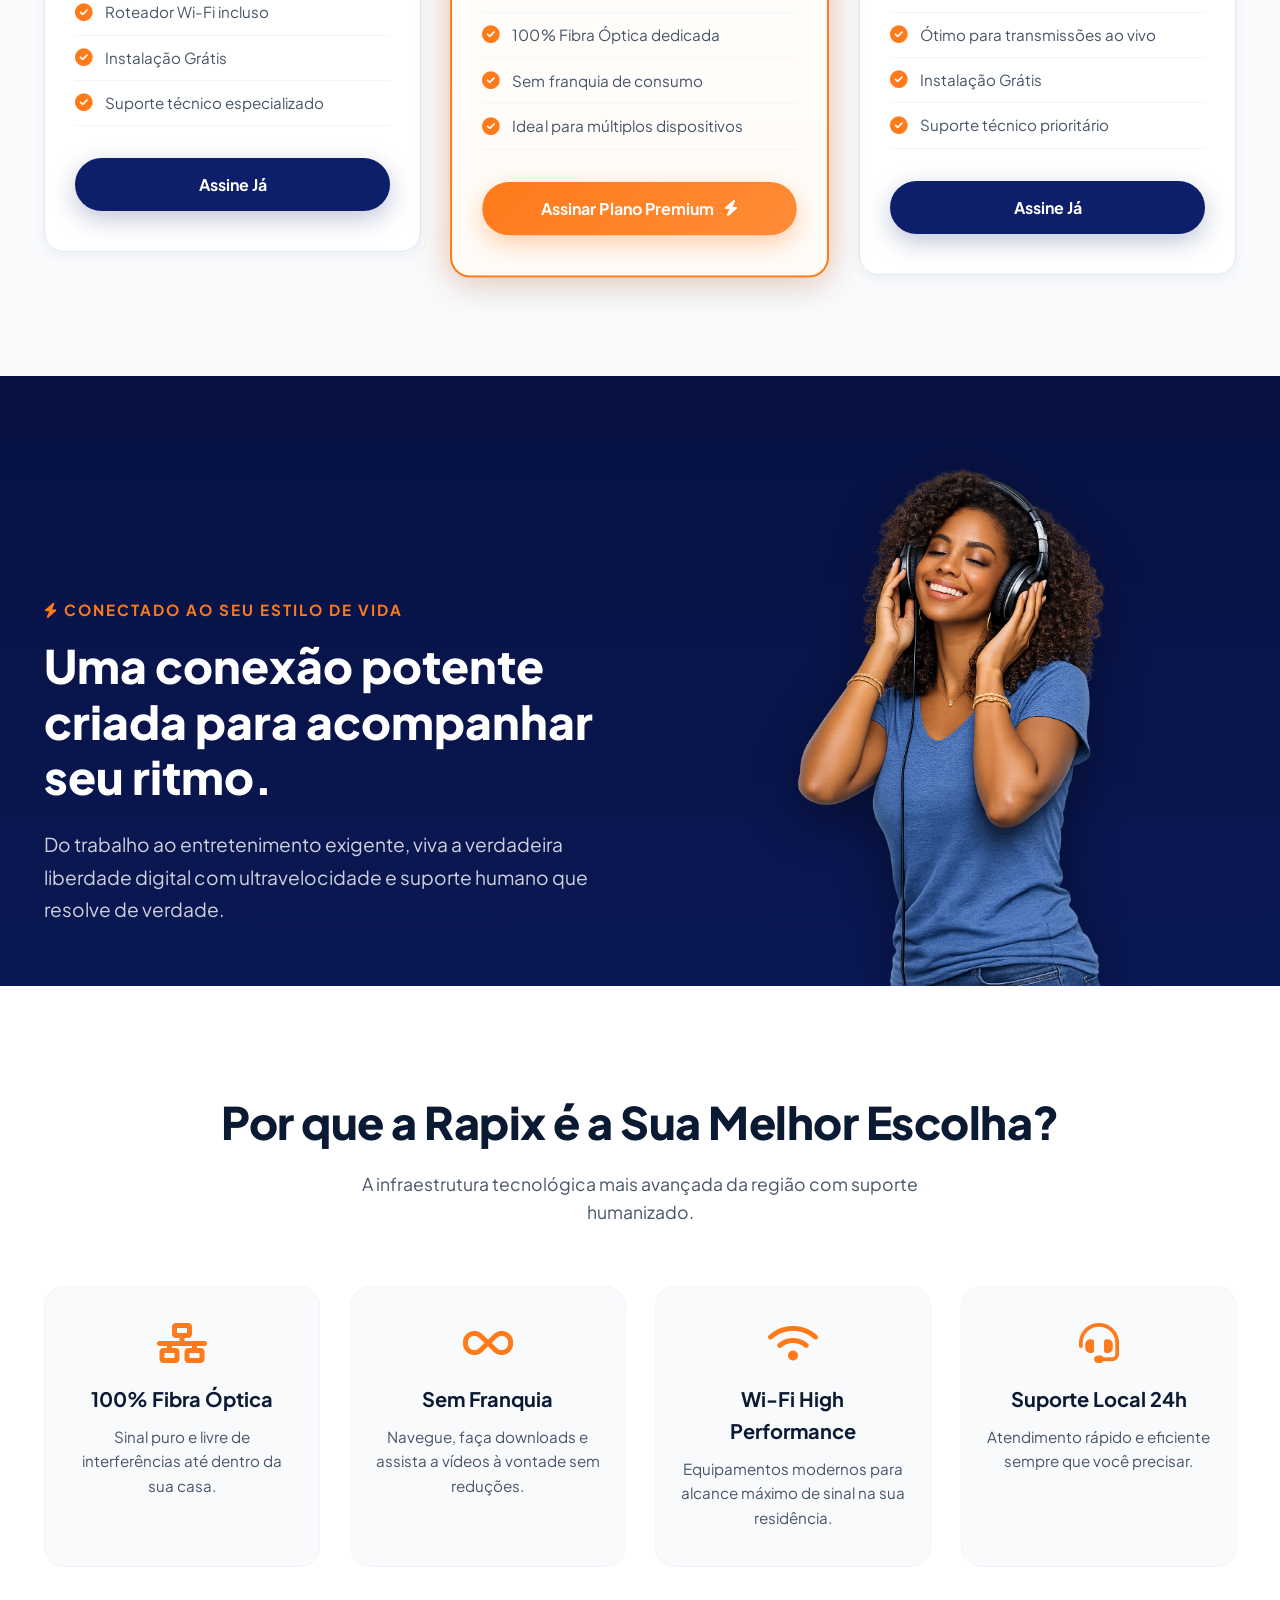
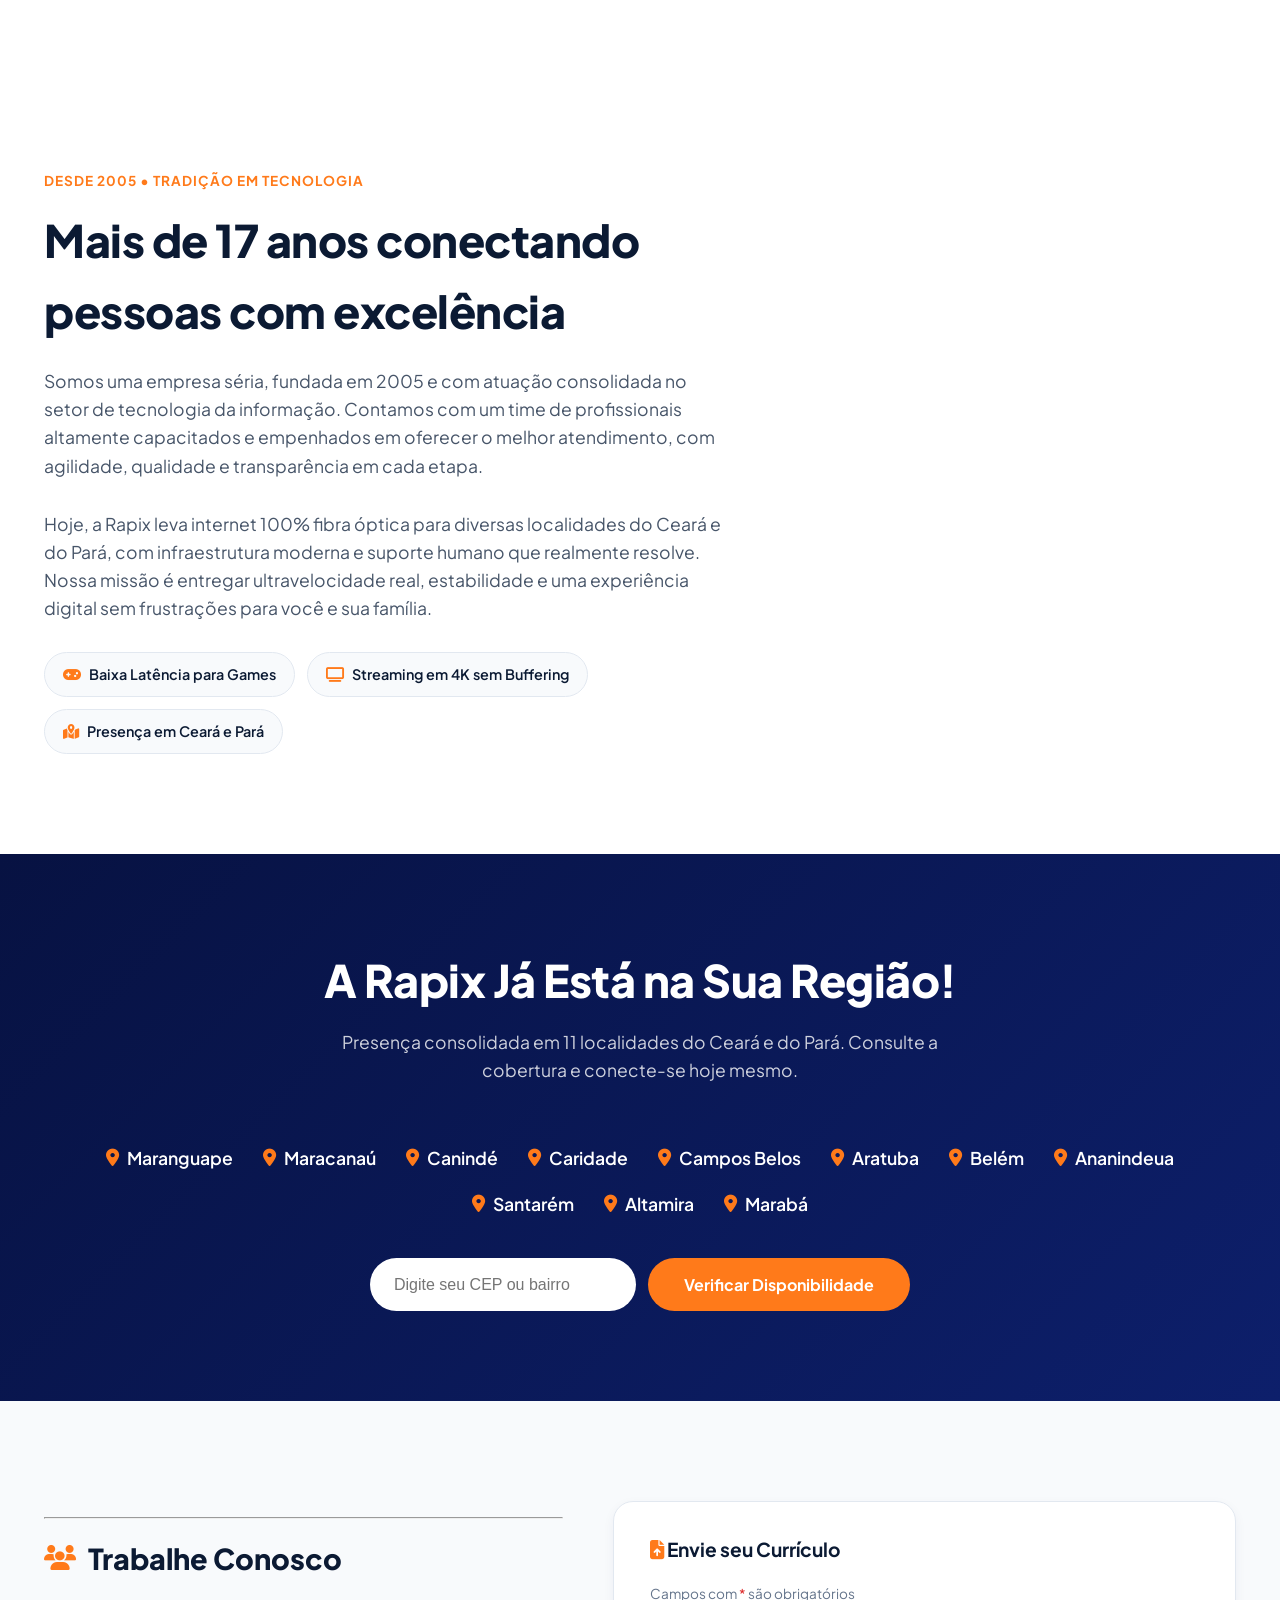
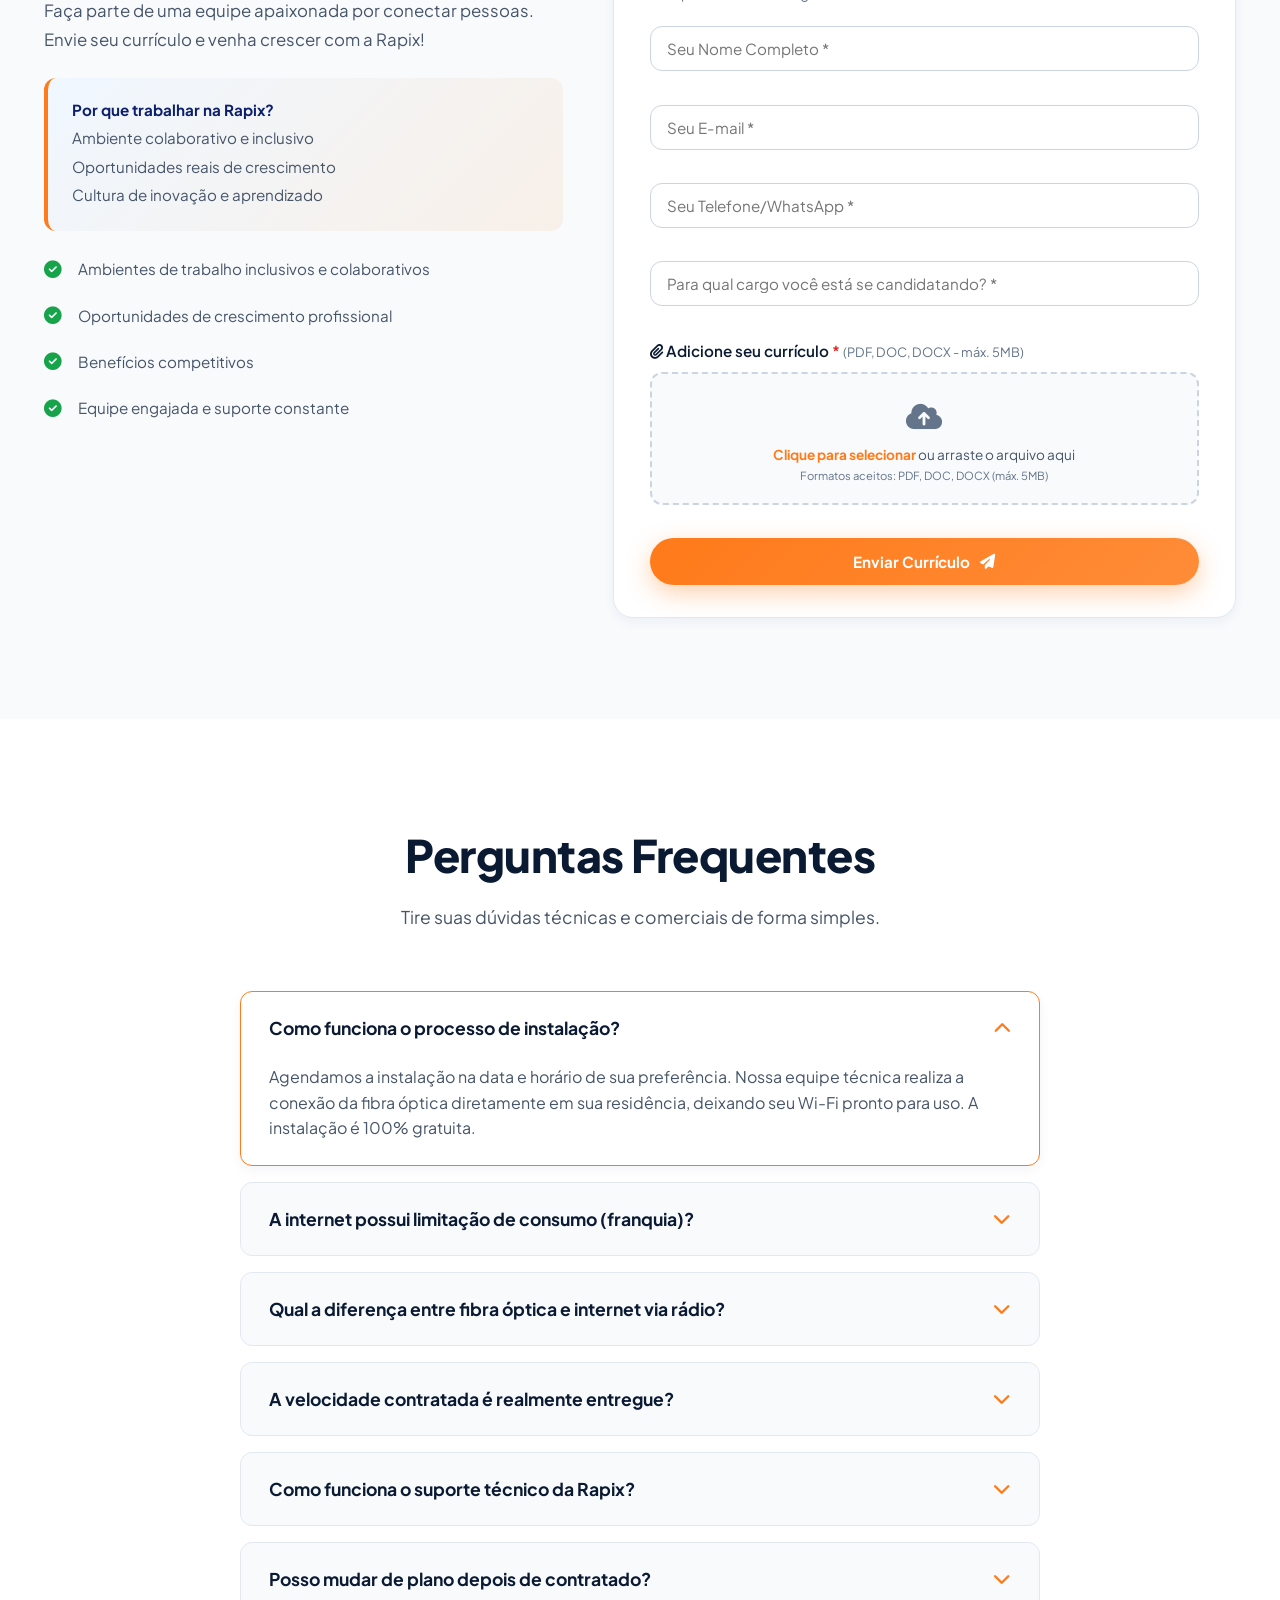
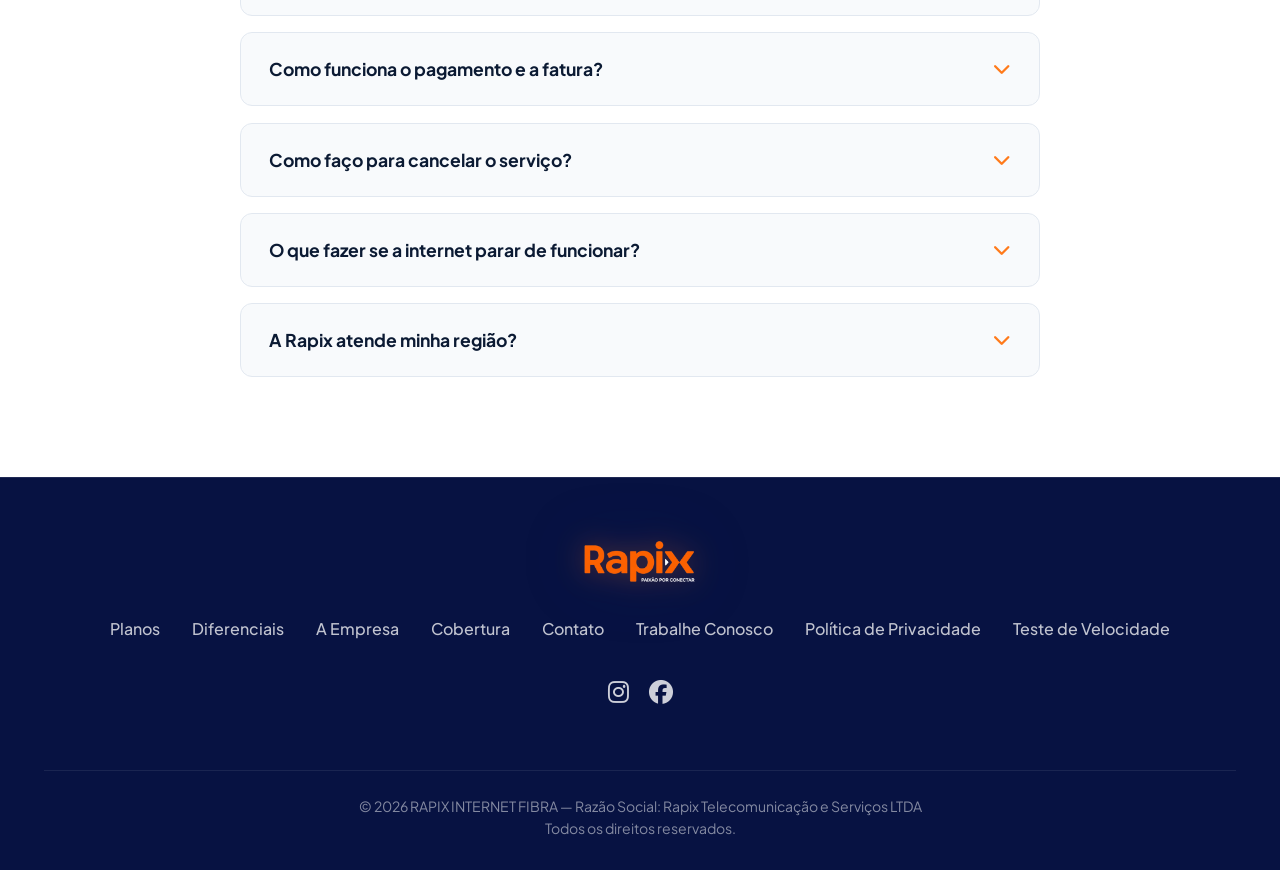
==== commit afab8f7f: "Update index.html" ====
--- a/index.html
+++ b/index.html
@@ -110,7 +110,7 @@
     <header id="header">
         <div class="container">
             <a href="index.html">
-                <img src="imagens/rapix-logo.png" alt="Rapix Telecom" class="logo-img" />
+                <img src="imagens/rapix-logo.png" alt="Rapix logo" class="logo-img" />
             </a>
             <button class="menu-toggle" id="menuToggle" aria-label="Abrir Menu">
                 <i class="fas fa-bars"></i>
@@ -697,4 +697,4 @@
     <script src="js/script.js"></script>
 
 </body>
-</html>+</html>
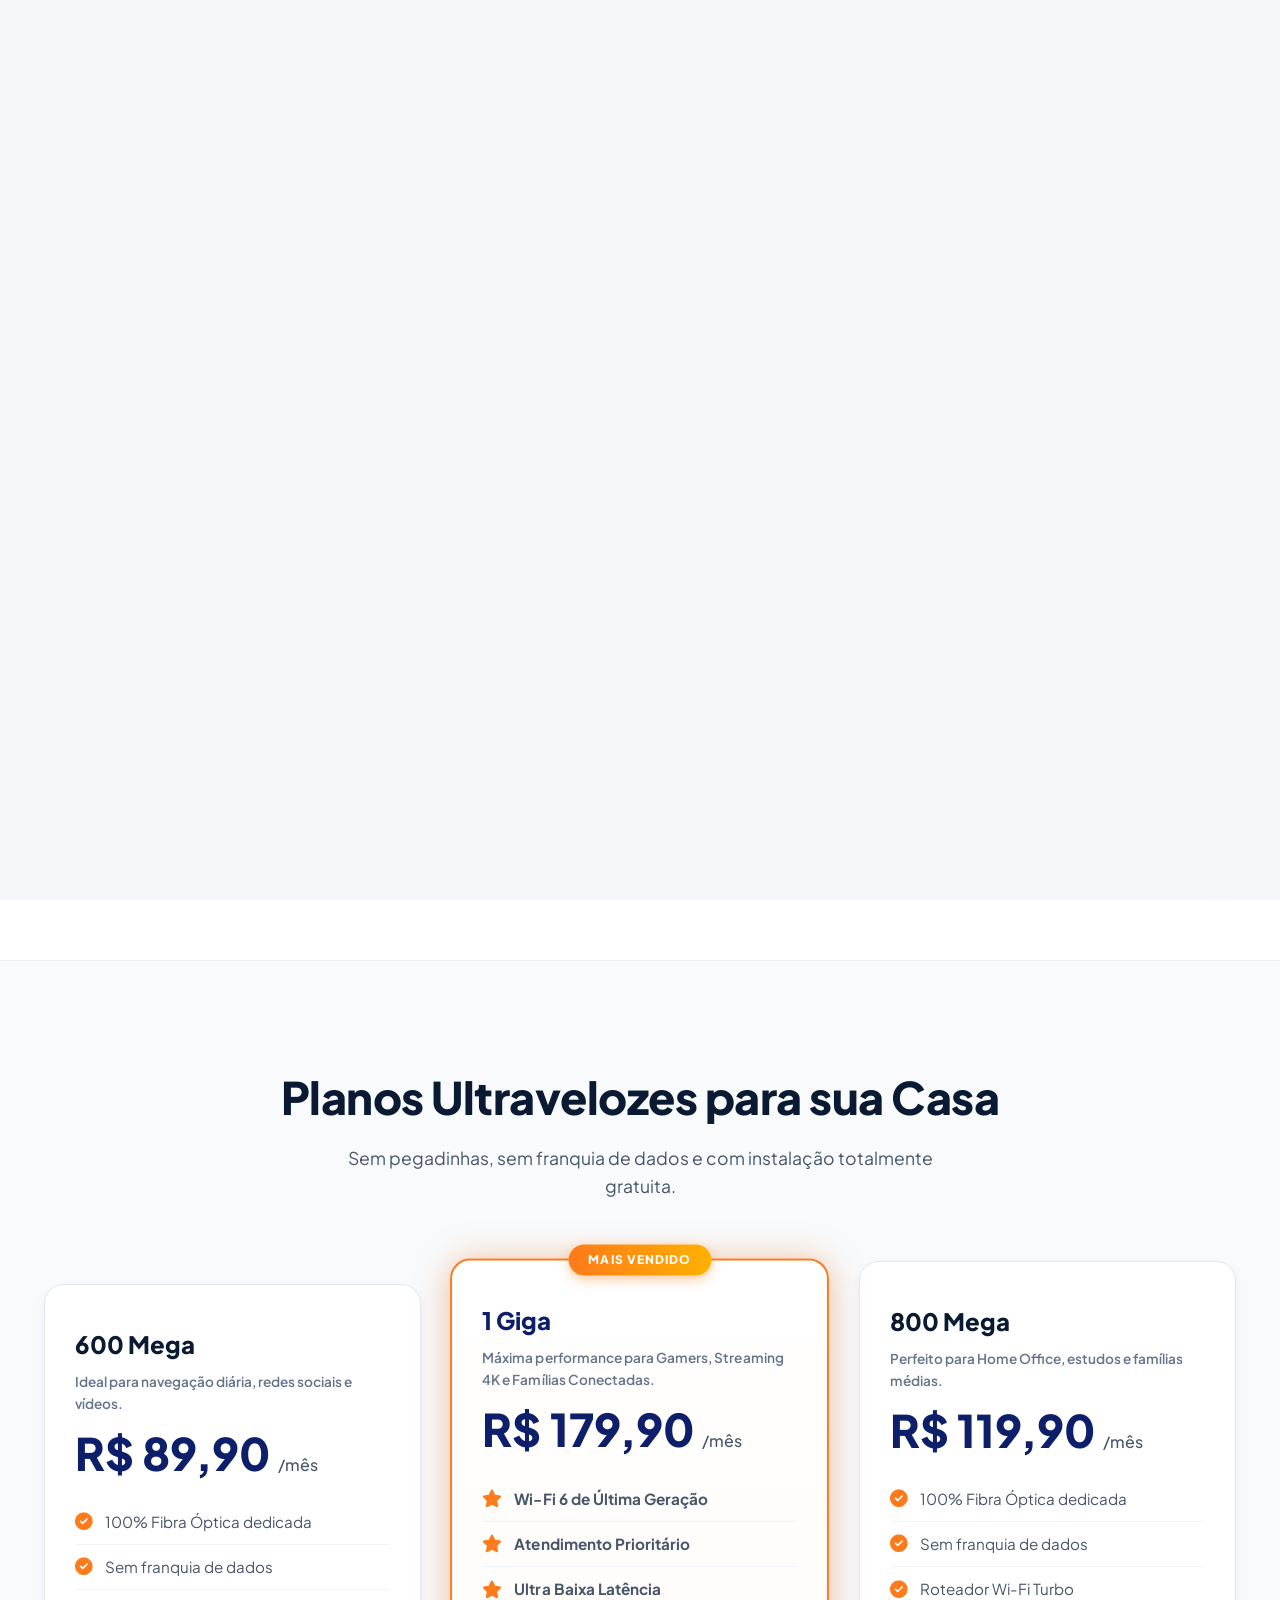
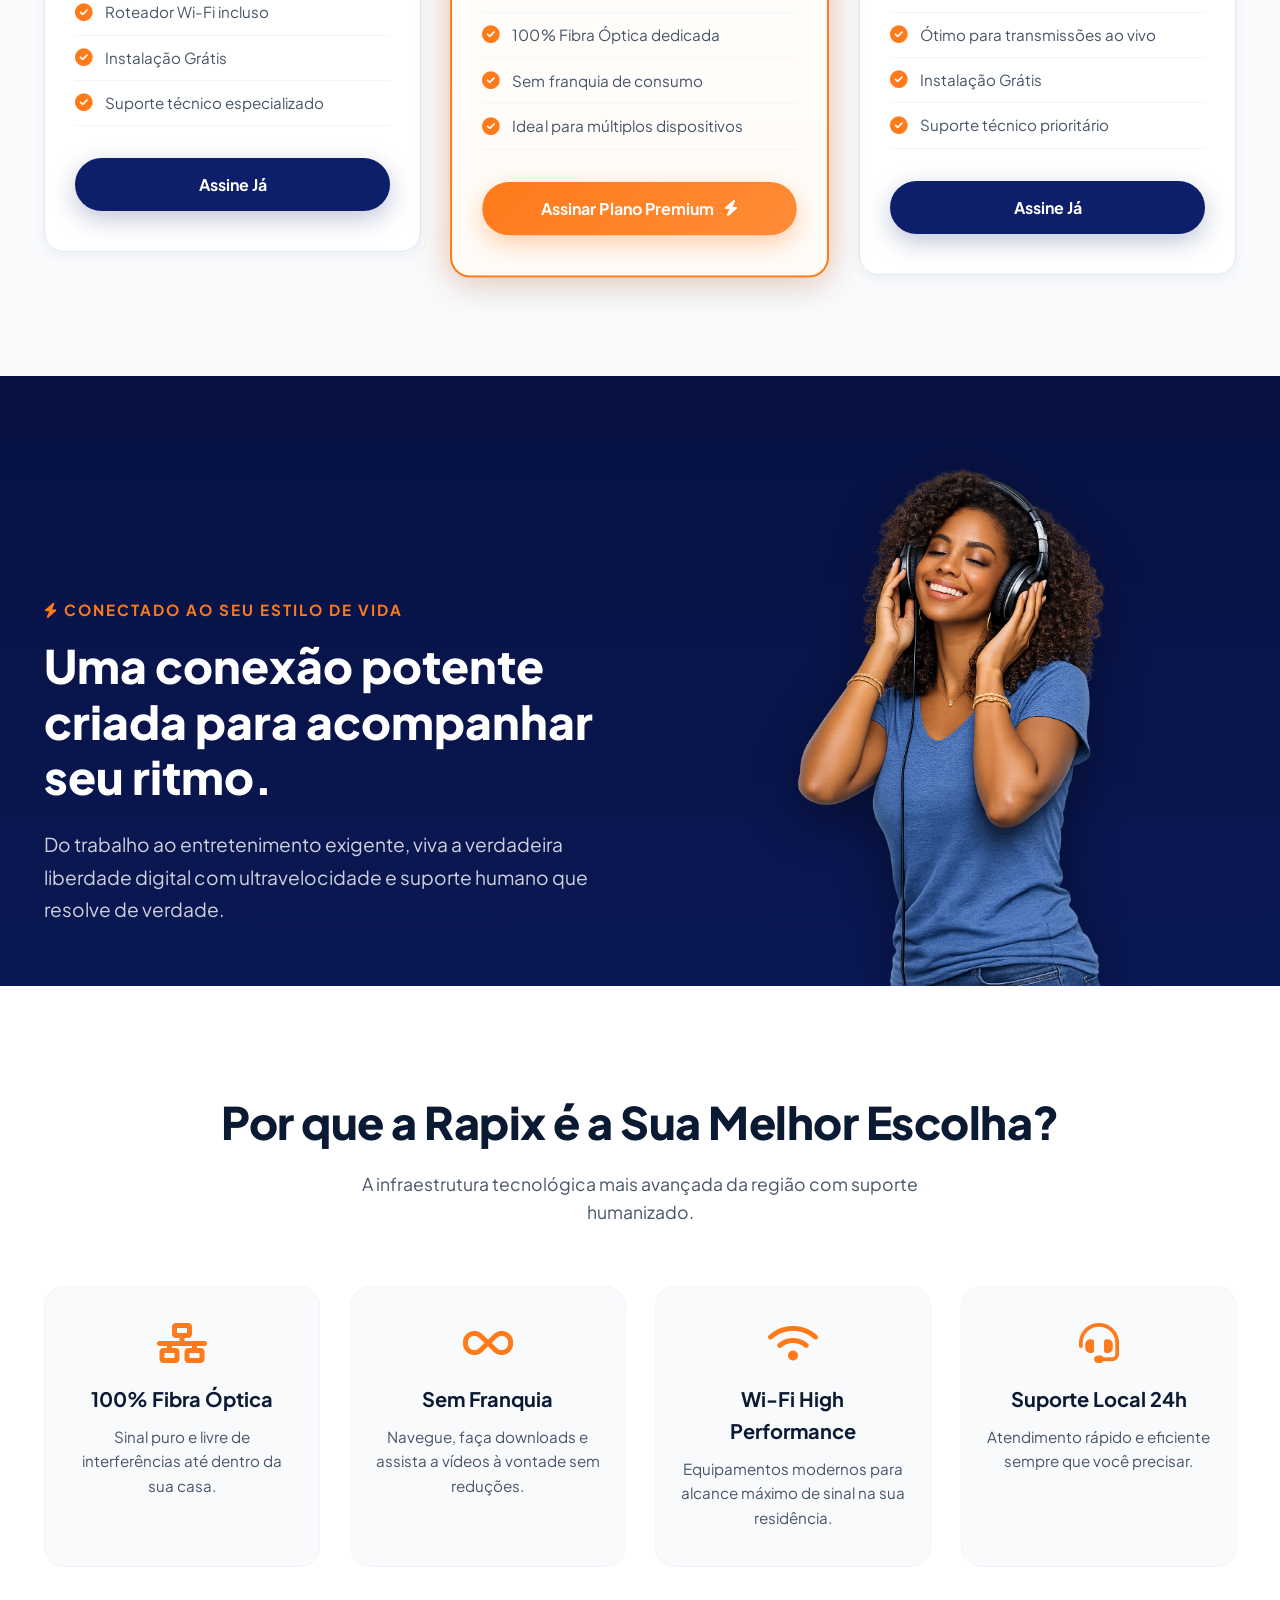
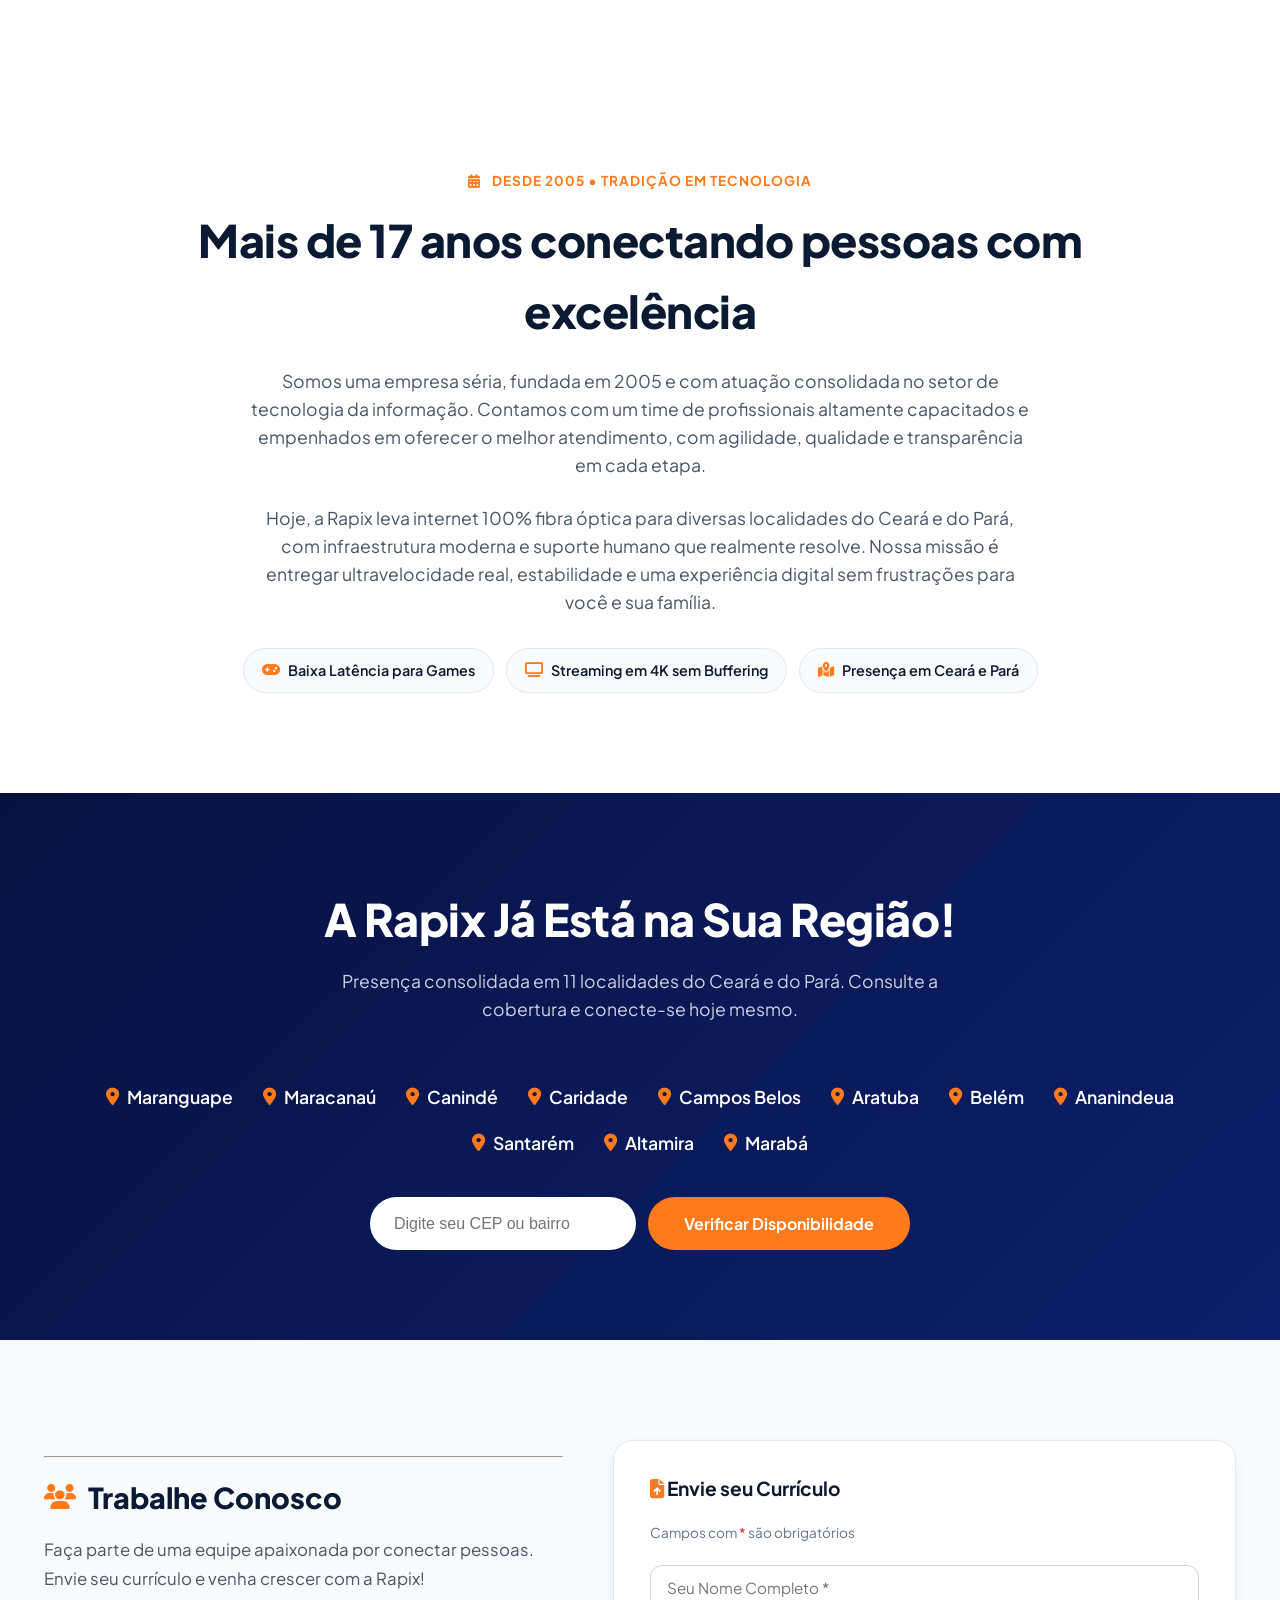
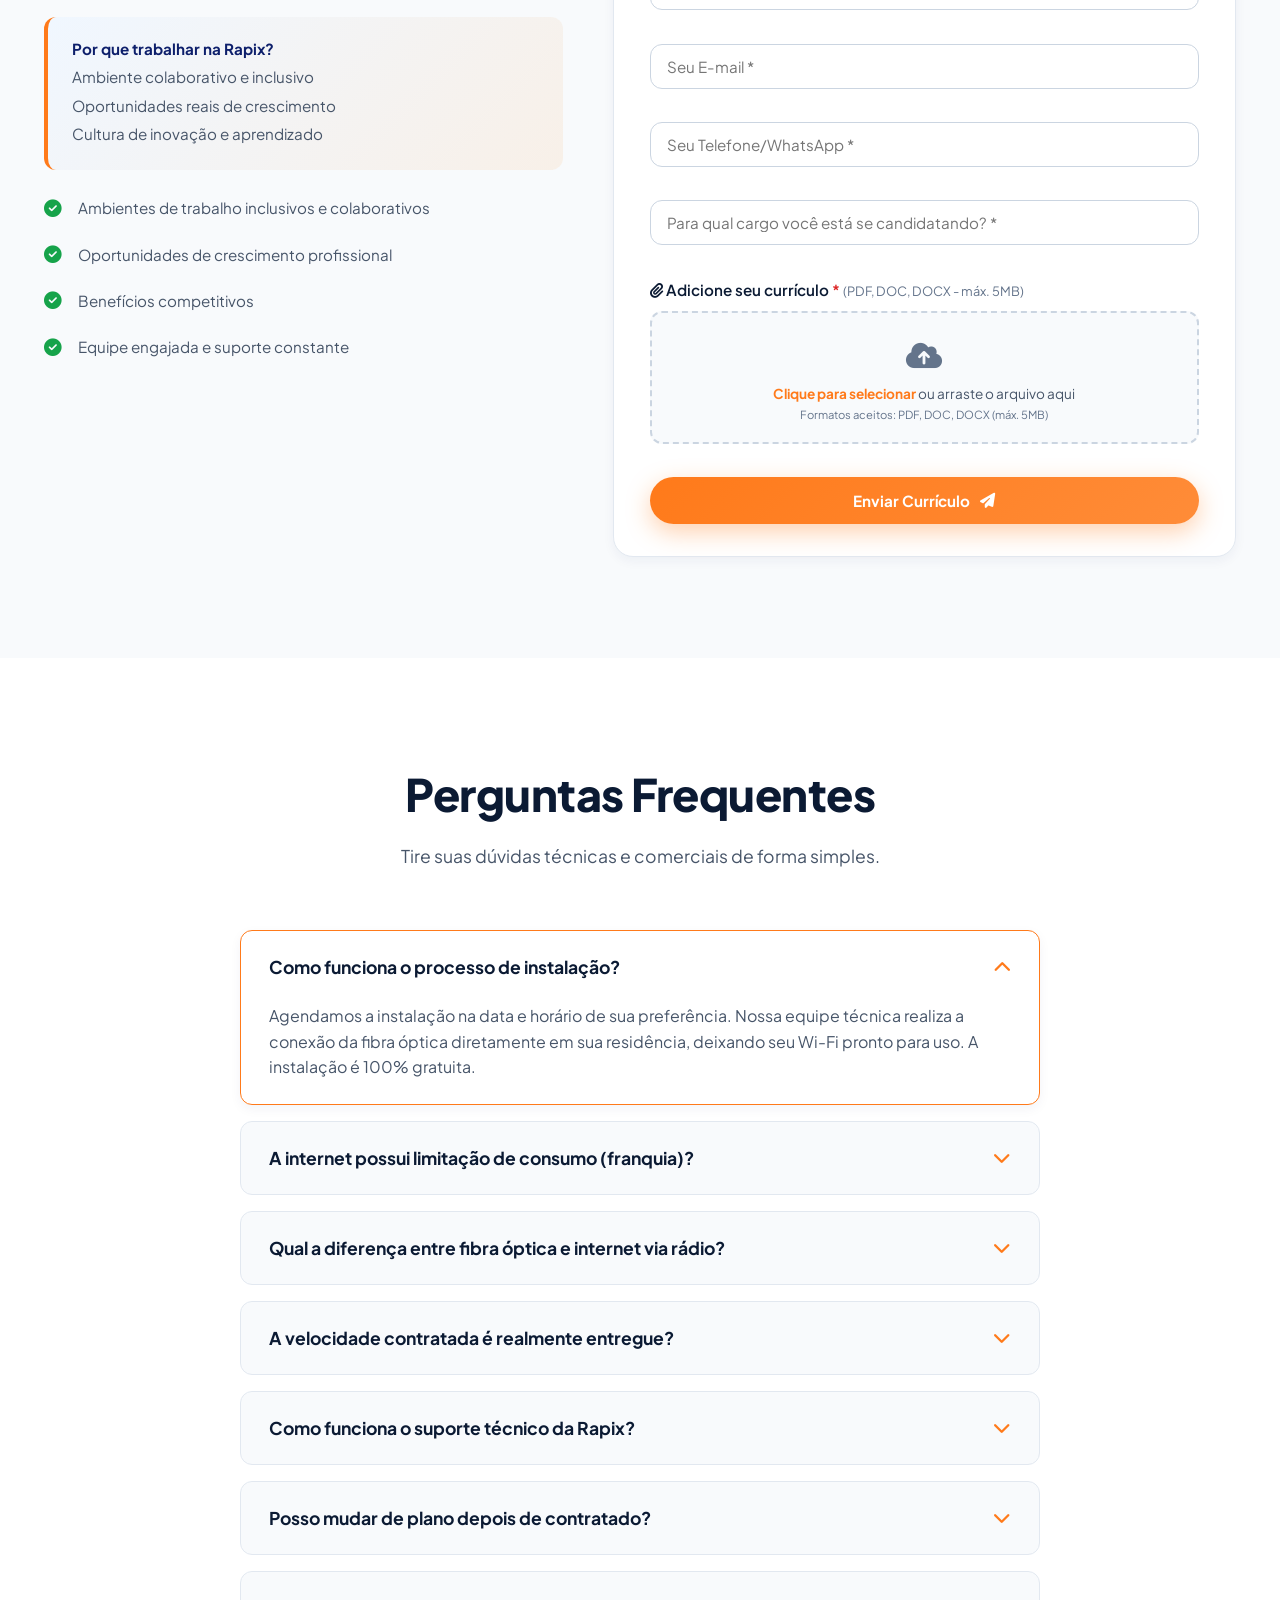
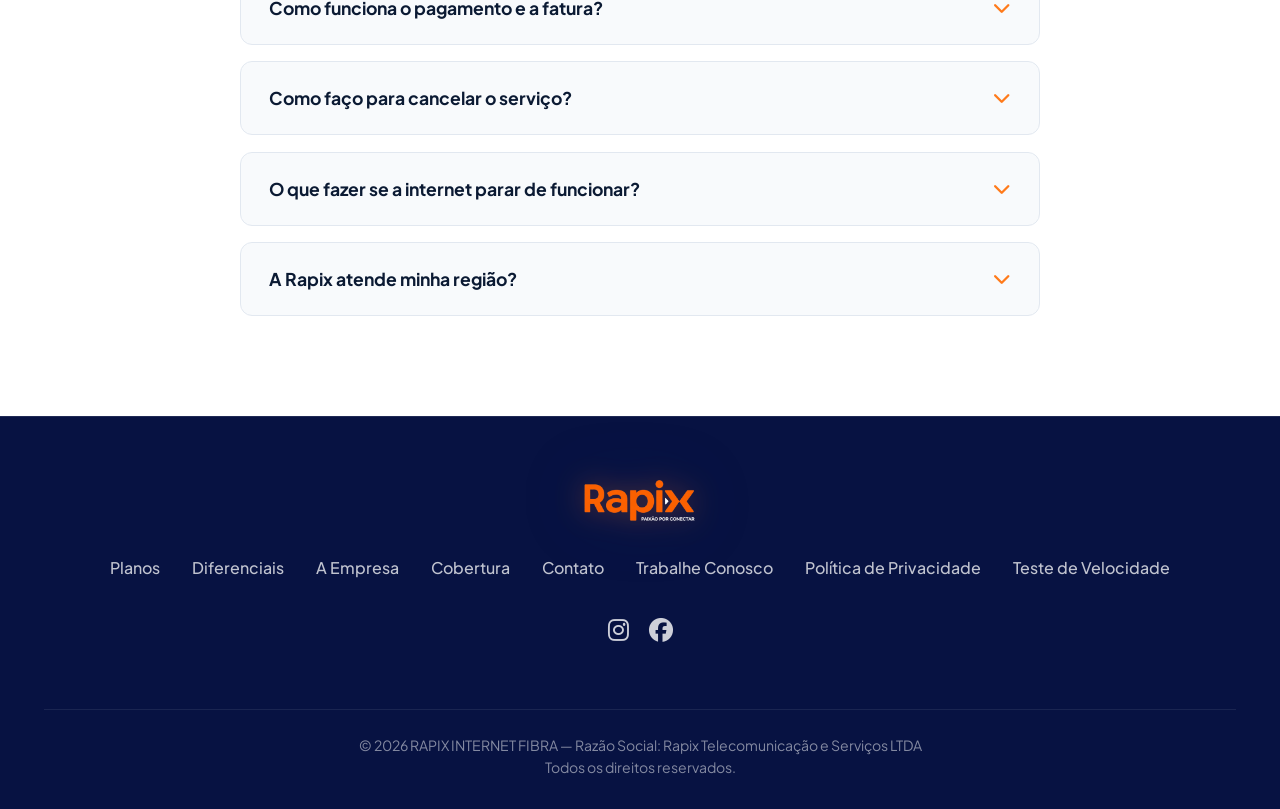
==== commit 5991b390: "Update index.html" ====
--- a/index.html
+++ b/index.html
@@ -110,7 +110,7 @@
     <header id="header">
         <div class="container">
             <a href="index.html">
-                <img src="imagens/rapix-logo.png" alt="Rapix logo" class="logo-img" />
+                <img src="imagens/rapix-logo.png" alt="Rapix Telecom" class="logo-img" />
             </a>
             <button class="menu-toggle" id="menuToggle" aria-label="Abrir Menu">
                 <i class="fas fa-bars"></i>
@@ -280,32 +280,36 @@
         </div>
     </section>
 
-    <!-- SOBRE A EMPRESA -->
-    <section class="sobre" id="sobre">
-        <div class="container sobre-grid">
-            <div class="sobre-content reveal">
-                <span class="eyebrow">Desde 2005 • Tradição em Tecnologia</span>
-                <h2 class="section-title" style="text-align: left; margin-bottom: 20px;">Mais de 17 anos conectando pessoas com excelência</h2>
-                <p>
-                    Somos uma empresa séria, fundada em 2005 e com atuação consolidada no setor de tecnologia da informação.
-                    Contamos com um time de profissionais altamente capacitados e empenhados em oferecer o melhor atendimento,
-                    com agilidade, qualidade e transparência em cada etapa.
-                </p>
-                <p>
-                    Hoje, a Rapix leva internet 100% fibra óptica para diversas localidades do Ceará e do Pará, com
-                    infraestrutura moderna e suporte humano que realmente resolve. Nossa missão é entregar ultravelocidade real,
-                    estabilidade e uma experiência digital sem frustrações para você e sua família.
-                </p>
-
-                <div class="sobre-badges">
-                    <span><i class="fas fa-gamepad"></i> Baixa Latência para Games</span>
-                    <span><i class="fas fa-tv"></i> Streaming em 4K sem Buffering</span>
-                    <span><i class="fas fa-map-marked-alt"></i> Presença em Ceará e Pará</span>
-                </div>
-            </div>
-        </div>
-    </section>
-
+   <!-- SOBRE A EMPRESA -->
+<section class="sobre" id="sobre">
+    <div class="container">
+        <div class="sobre-content" style="max-width: 900px; margin: 0 auto; text-align: center;">
+            <span class="eyebrow" style="display: inline-block; text-align: center;">
+                <i class="fas fa-calendar-alt" style="color: var(--secondary); margin-right: 8px;"></i>
+                Desde 2005 • Tradição em Tecnologia
+            </span>
+            <h2 class="section-title" style="text-align: center; margin-bottom: 20px;">
+                Mais de 17 anos conectando pessoas com excelência
+            </h2>
+            <p style="font-size: 1.1rem; color: var(--text-gray); max-width: 780px; margin: 0 auto 24px;">
+                Somos uma empresa séria, fundada em 2005 e com atuação consolidada no setor de tecnologia da informação.
+                Contamos com um time de profissionais altamente capacitados e empenhados em oferecer o melhor atendimento,
+                com agilidade, qualidade e transparência em cada etapa.
+            </p>
+            <p style="font-size: 1.1rem; color: var(--text-gray); max-width: 780px; margin: 0 auto 32px;">
+                Hoje, a Rapix leva internet 100% fibra óptica para diversas localidades do Ceará e do Pará, com
+                infraestrutura moderna e suporte humano que realmente resolve. Nossa missão é entregar ultravelocidade real,
+                estabilidade e uma experiência digital sem frustrações para você e sua família.
+            </p>
+
+            <div class="sobre-badges" style="justify-content: center;">
+                <span><i class="fas fa-gamepad"></i> Baixa Latência para Games</span>
+                <span><i class="fas fa-tv"></i> Streaming em 4K sem Buffering</span>
+                <span><i class="fas fa-map-marked-alt"></i> Presença em Ceará e Pará</span>
+            </div>
+        </div>
+    </div>
+</section>
     <!-- COBERTURA -->
     <section class="cobertura" id="cobertura">
         <div class="container">
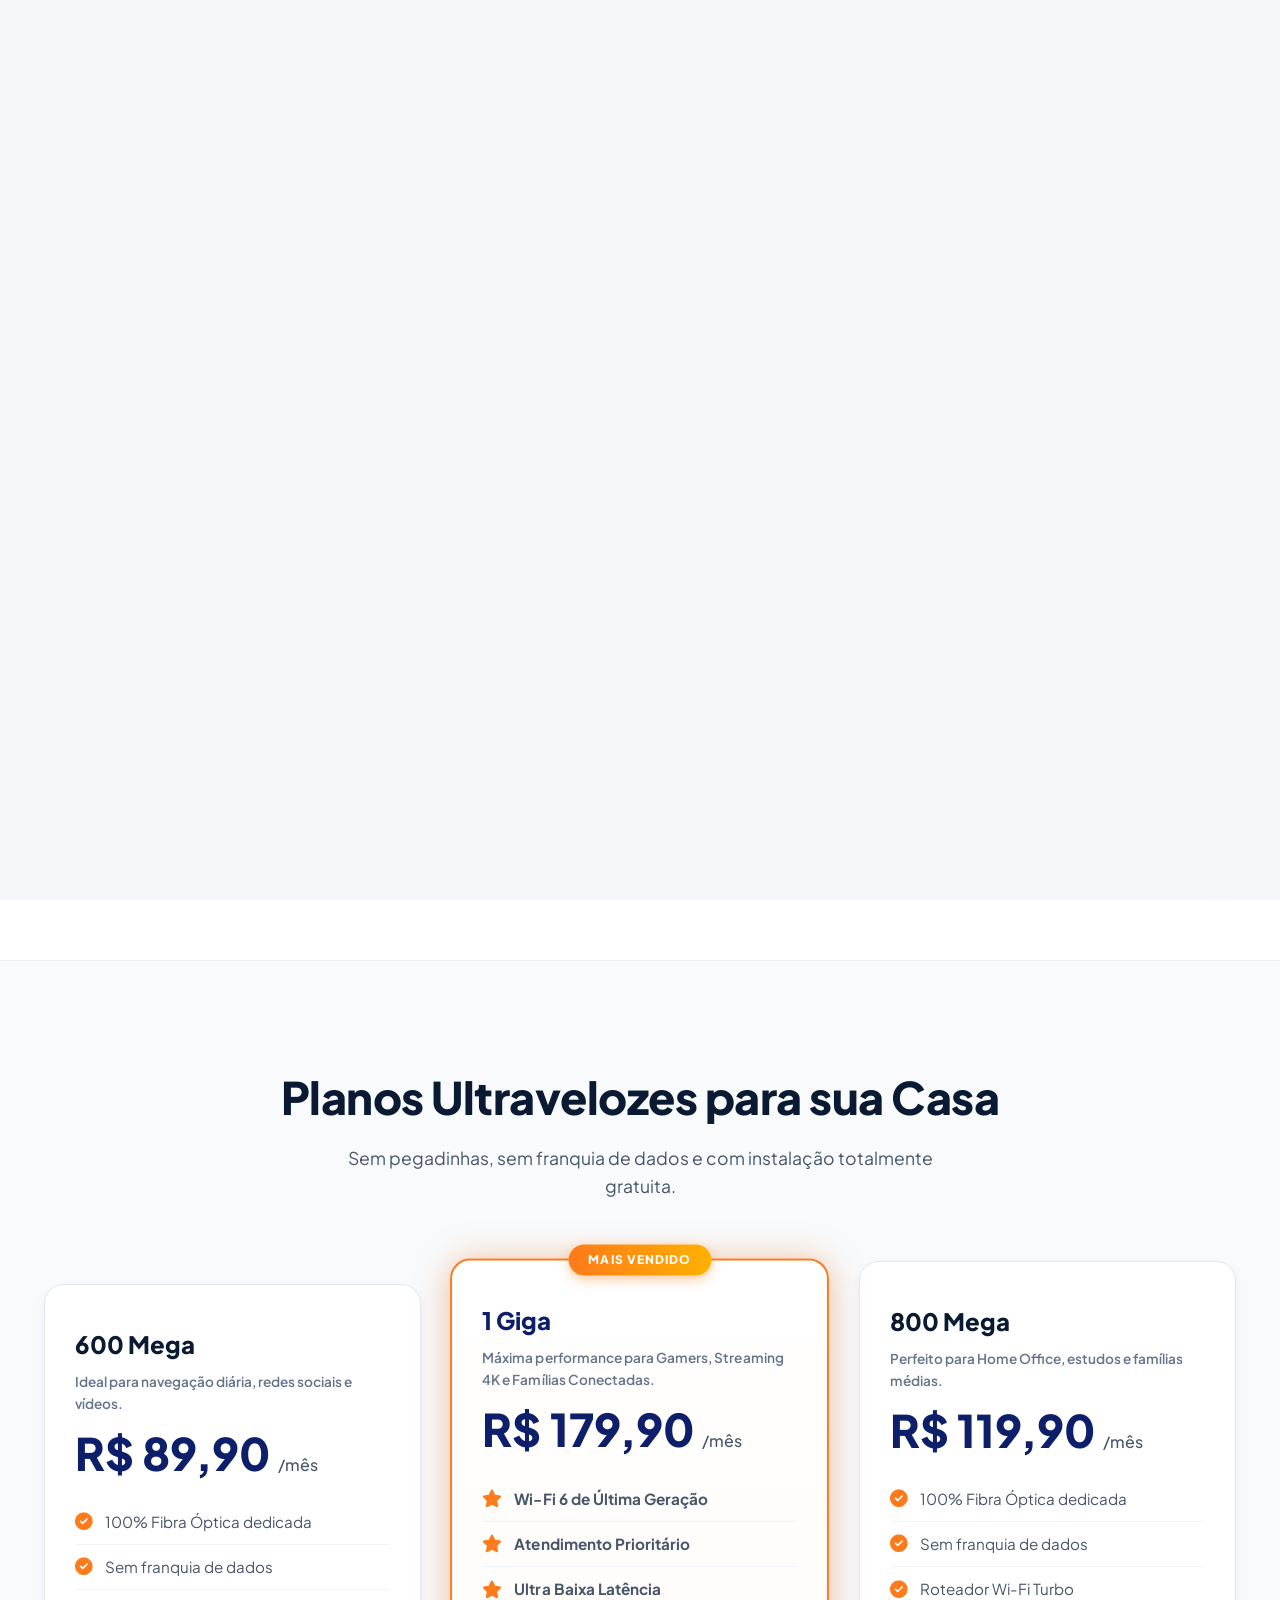
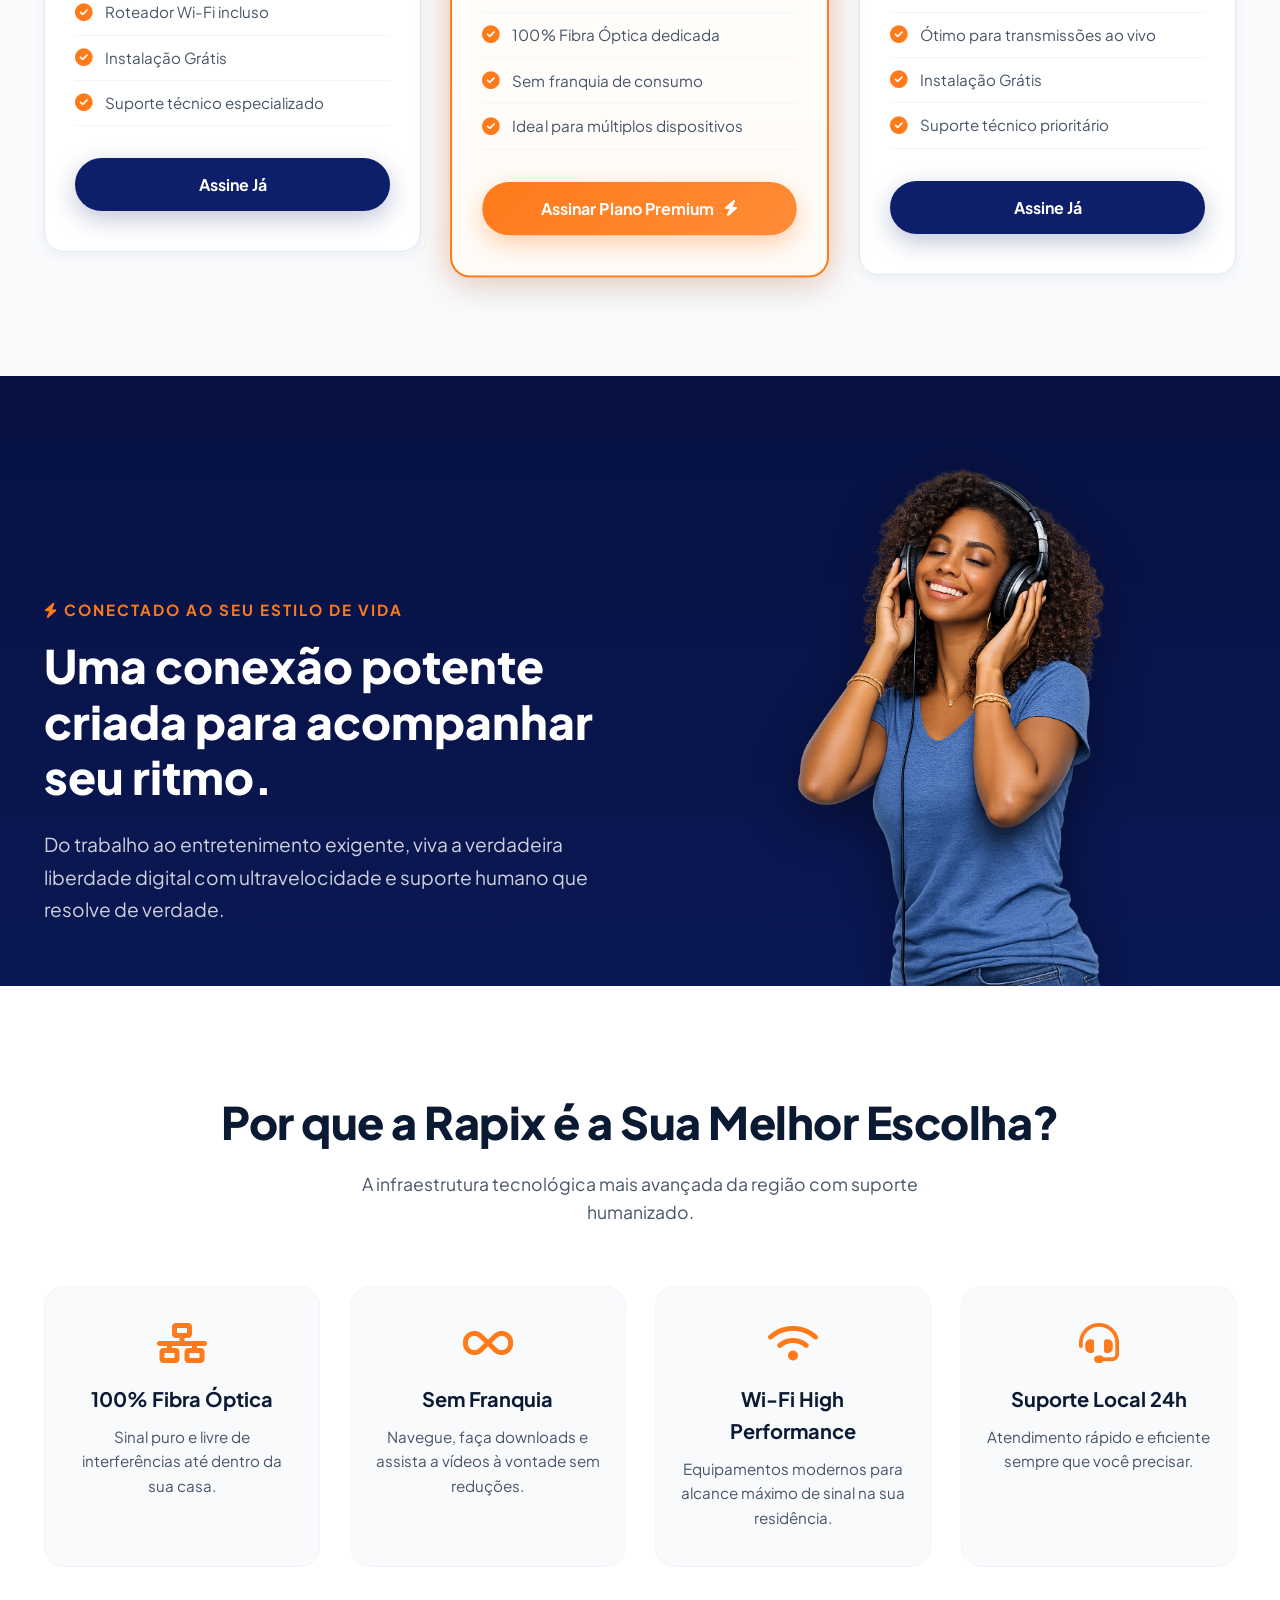
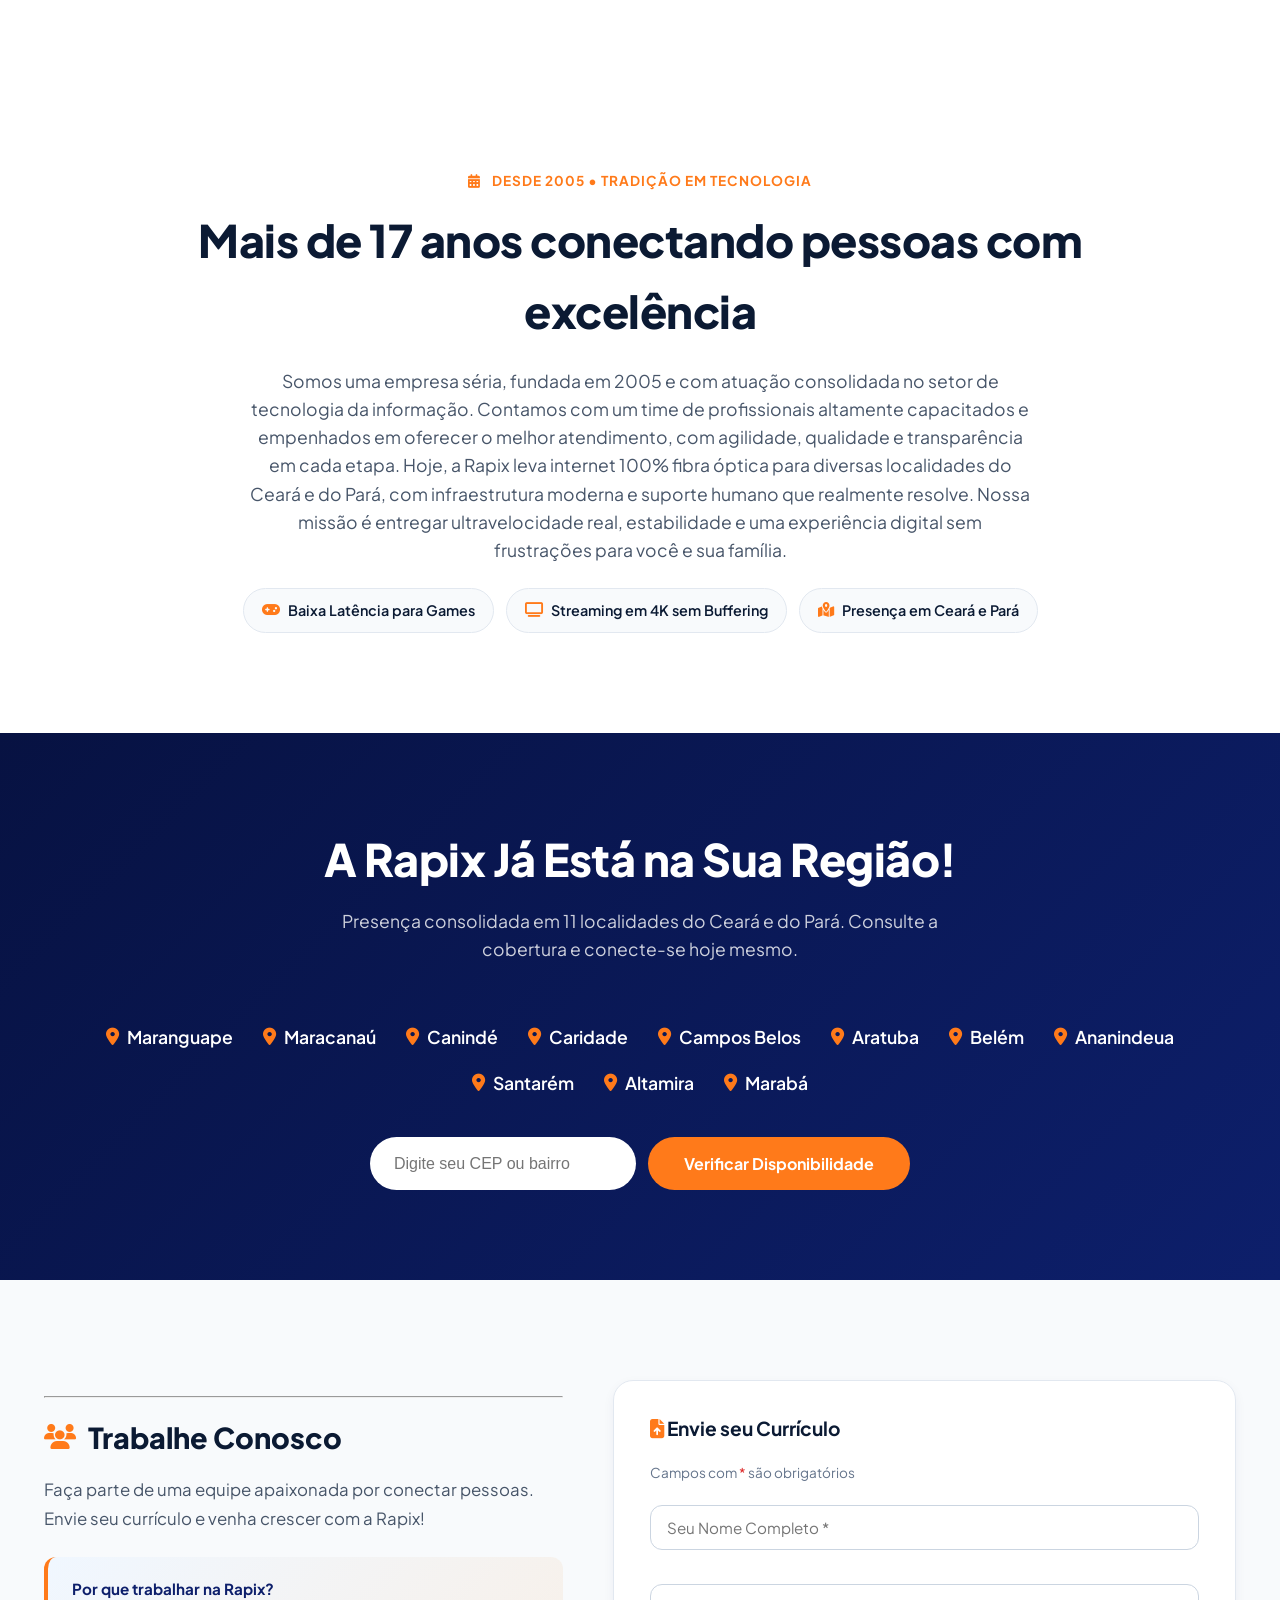
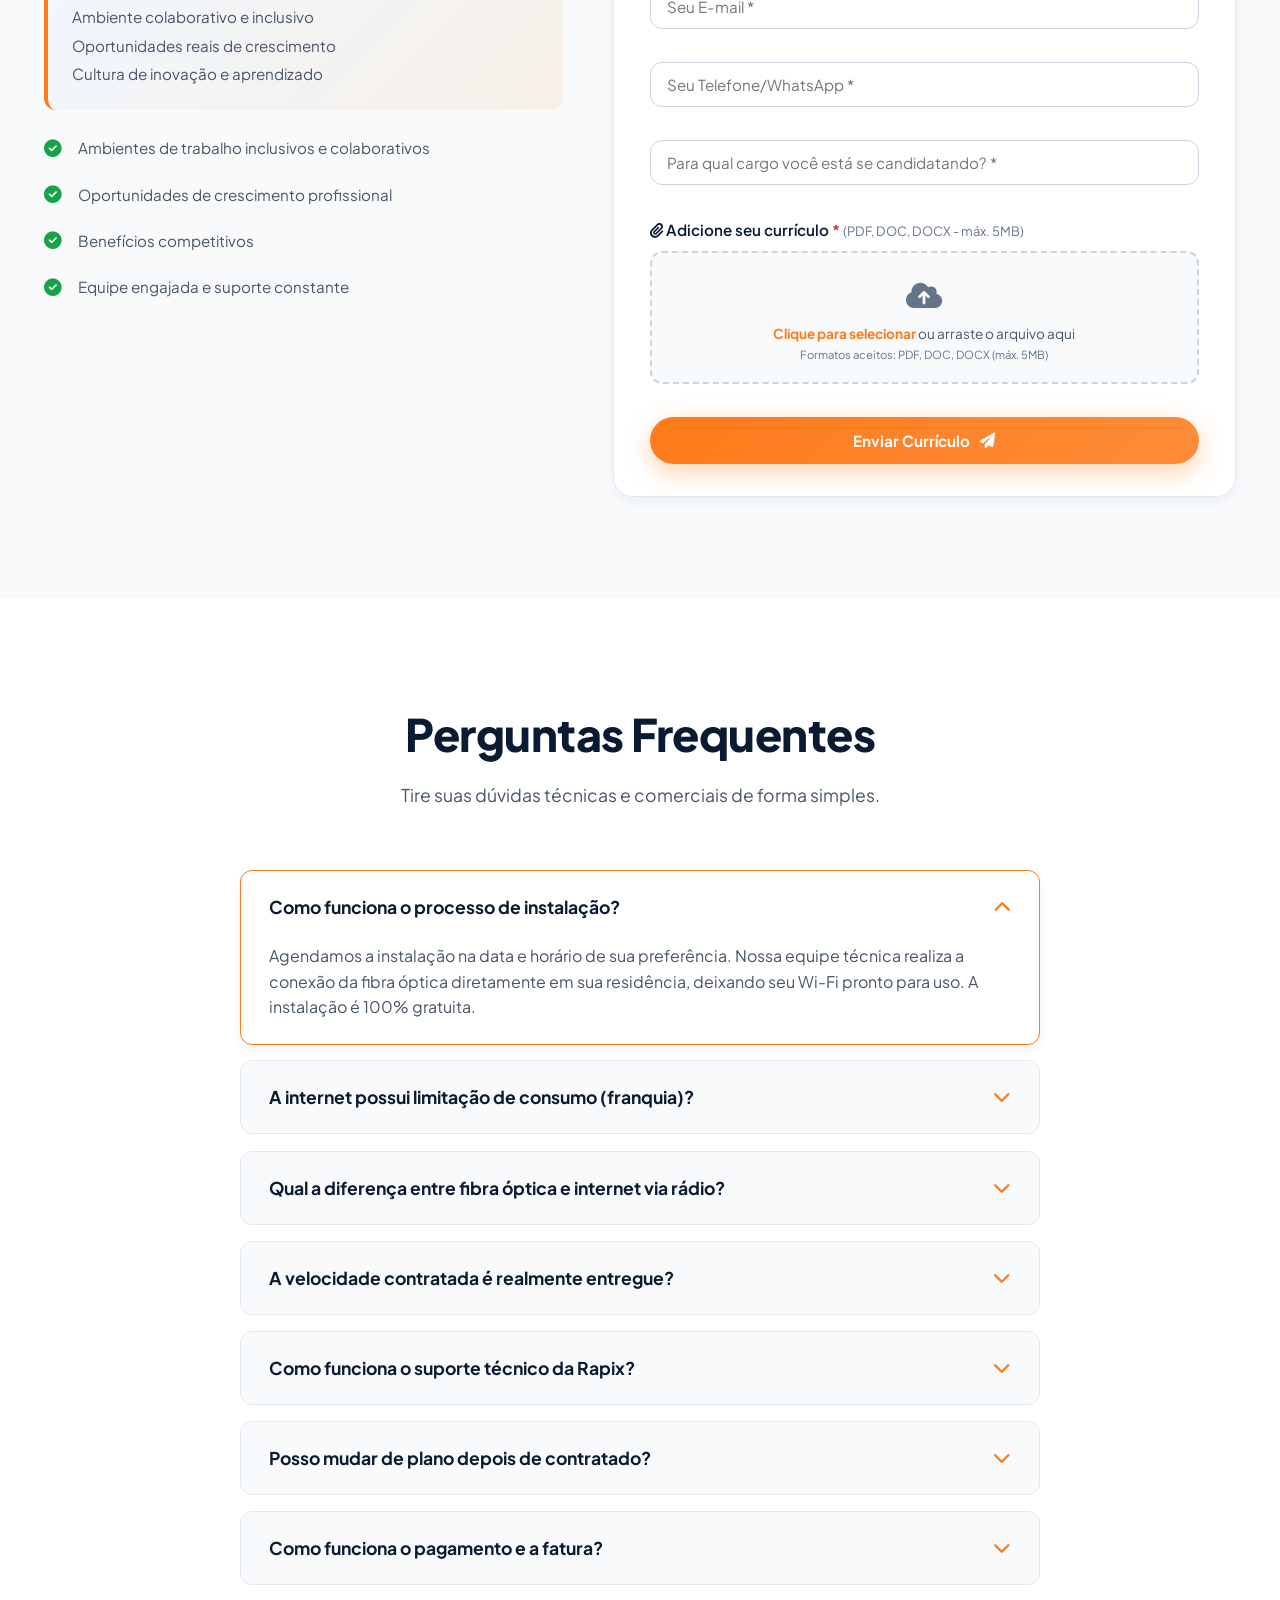
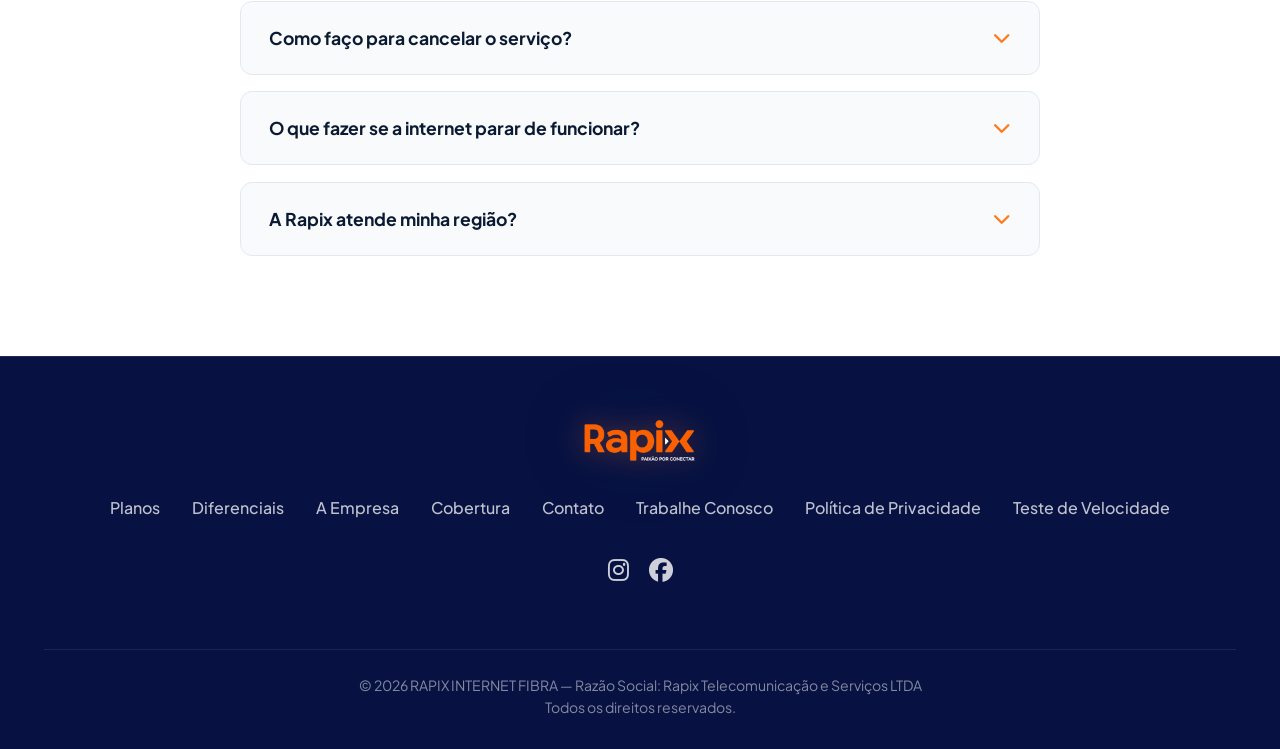
==== commit ce0c845b: "Update index.html" ====
--- a/index.html
+++ b/index.html
@@ -295,13 +295,11 @@
                 Somos uma empresa séria, fundada em 2005 e com atuação consolidada no setor de tecnologia da informação.
                 Contamos com um time de profissionais altamente capacitados e empenhados em oferecer o melhor atendimento,
                 com agilidade, qualidade e transparência em cada etapa.
-            </p>
-            <p style="font-size: 1.1rem; color: var(--text-gray); max-width: 780px; margin: 0 auto 32px;">
                 Hoje, a Rapix leva internet 100% fibra óptica para diversas localidades do Ceará e do Pará, com
                 infraestrutura moderna e suporte humano que realmente resolve. Nossa missão é entregar ultravelocidade real,
                 estabilidade e uma experiência digital sem frustrações para você e sua família.
             </p>
-
+          
             <div class="sobre-badges" style="justify-content: center;">
                 <span><i class="fas fa-gamepad"></i> Baixa Latência para Games</span>
                 <span><i class="fas fa-tv"></i> Streaming em 4K sem Buffering</span>
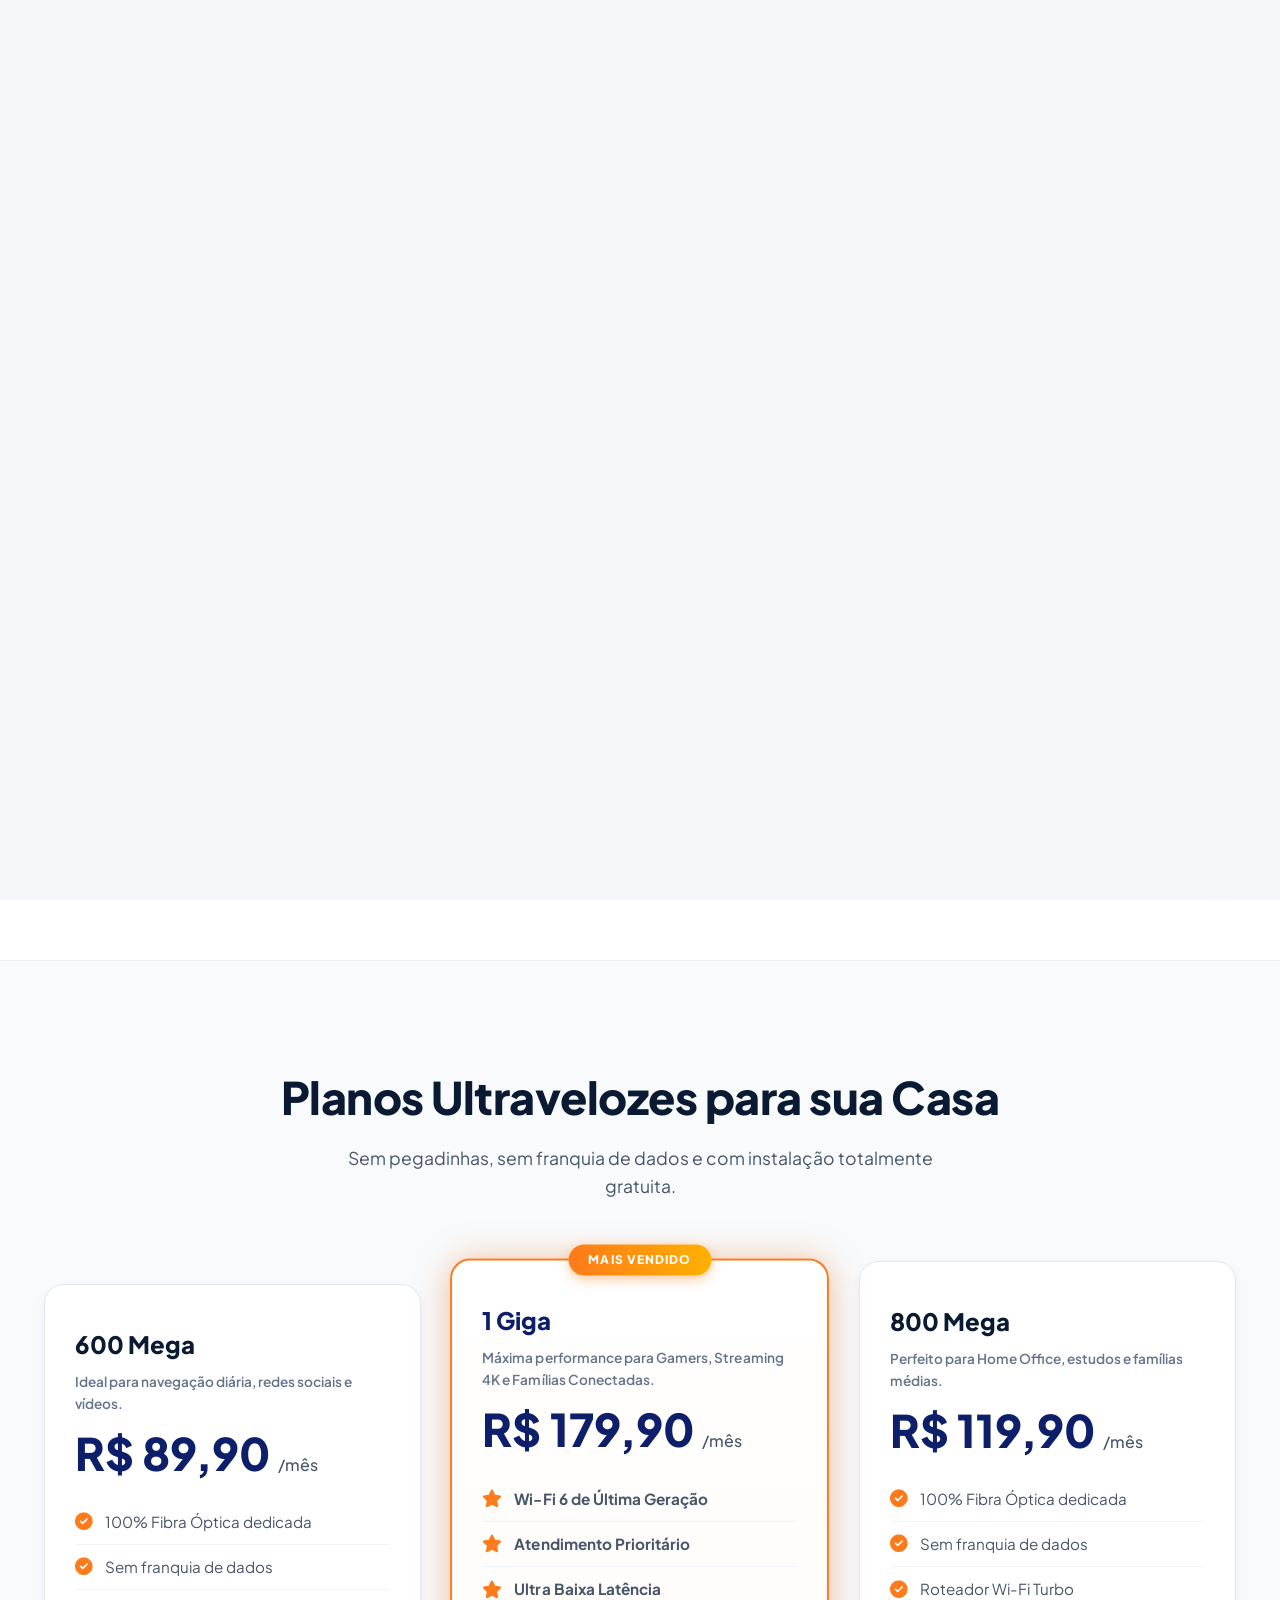
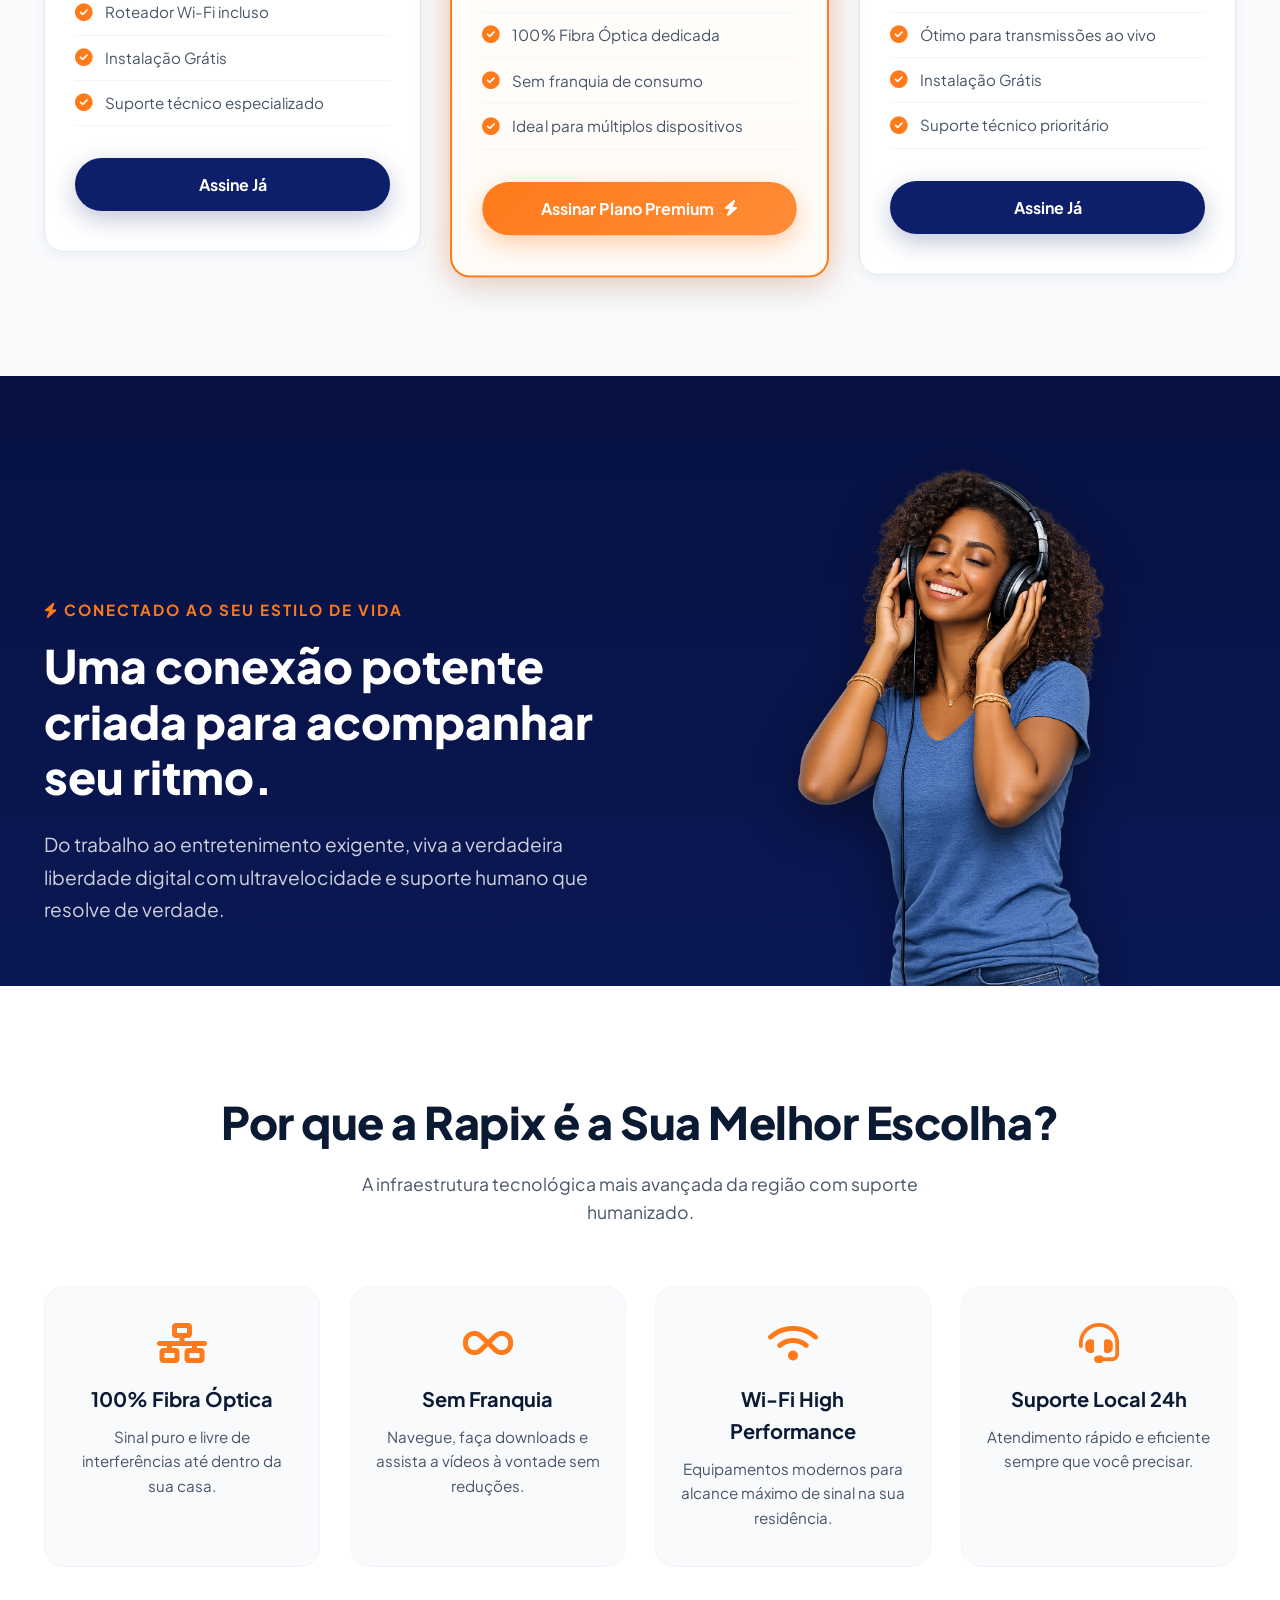
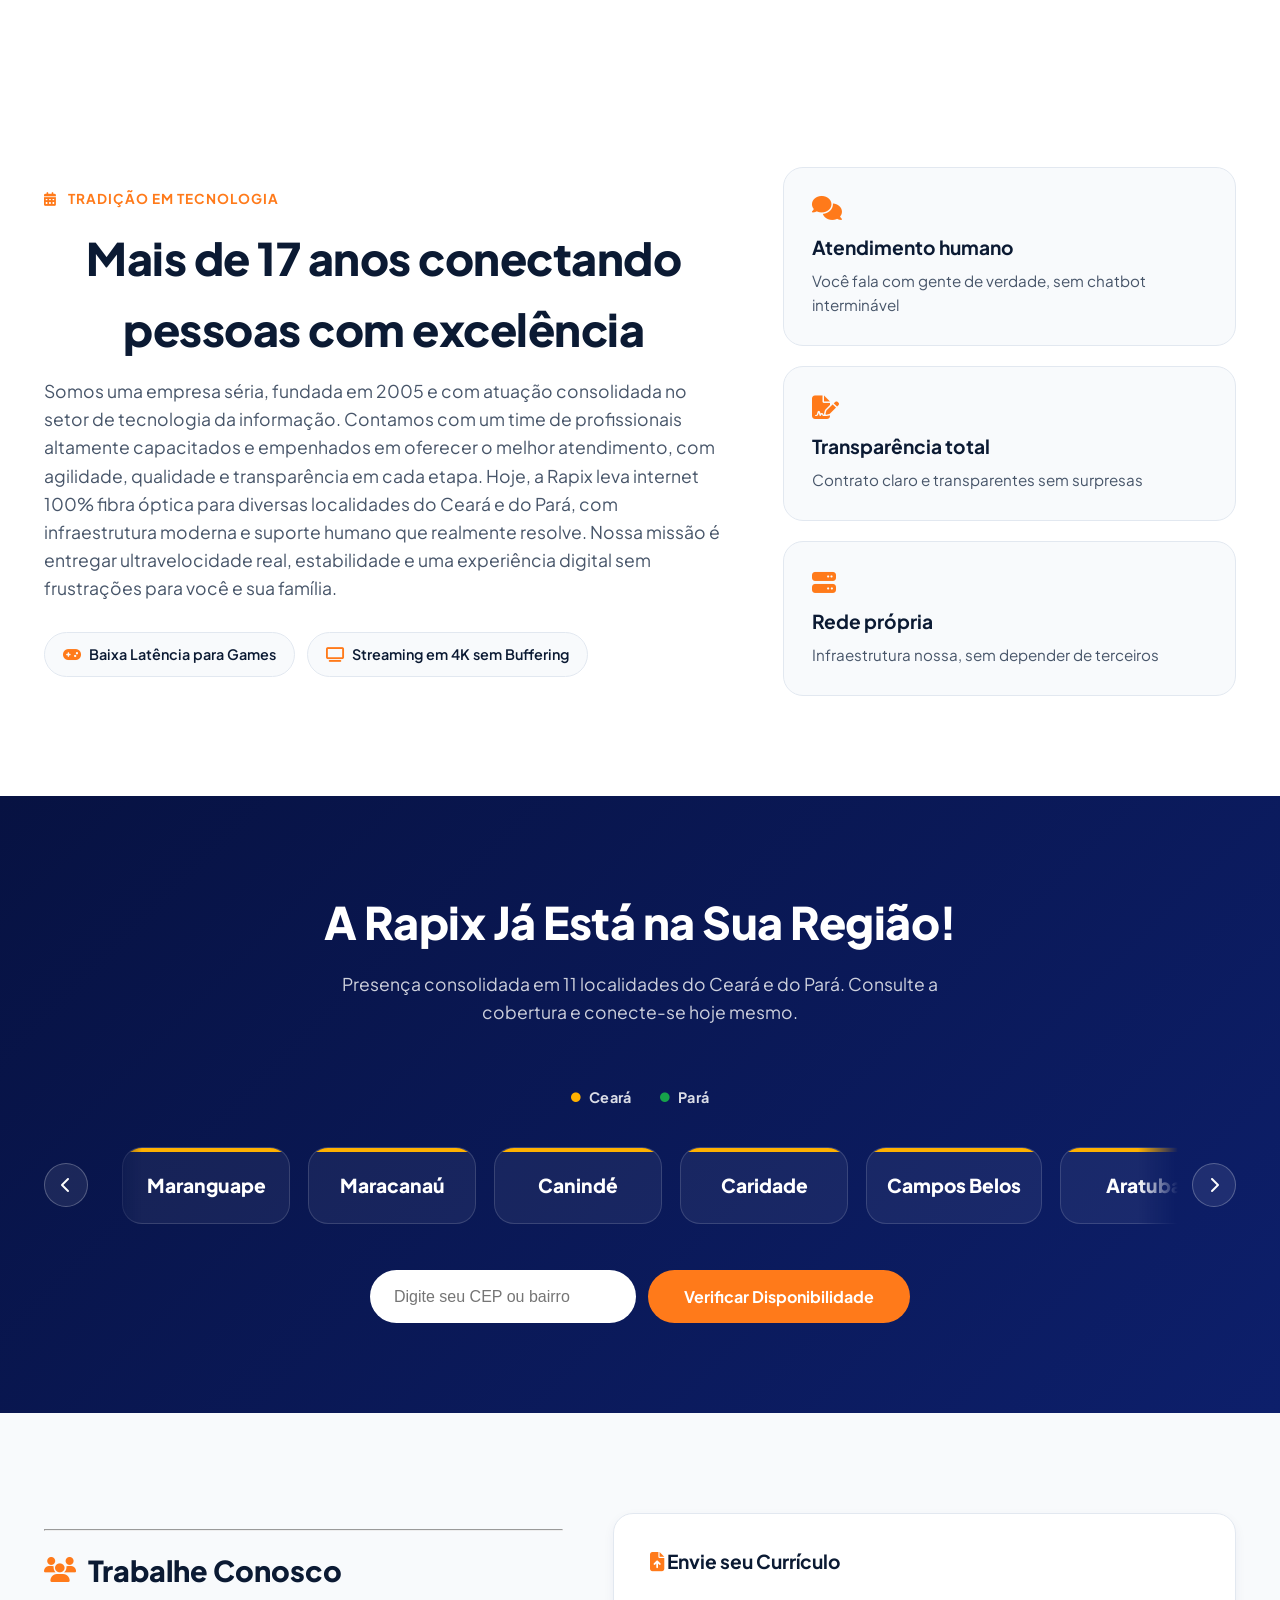
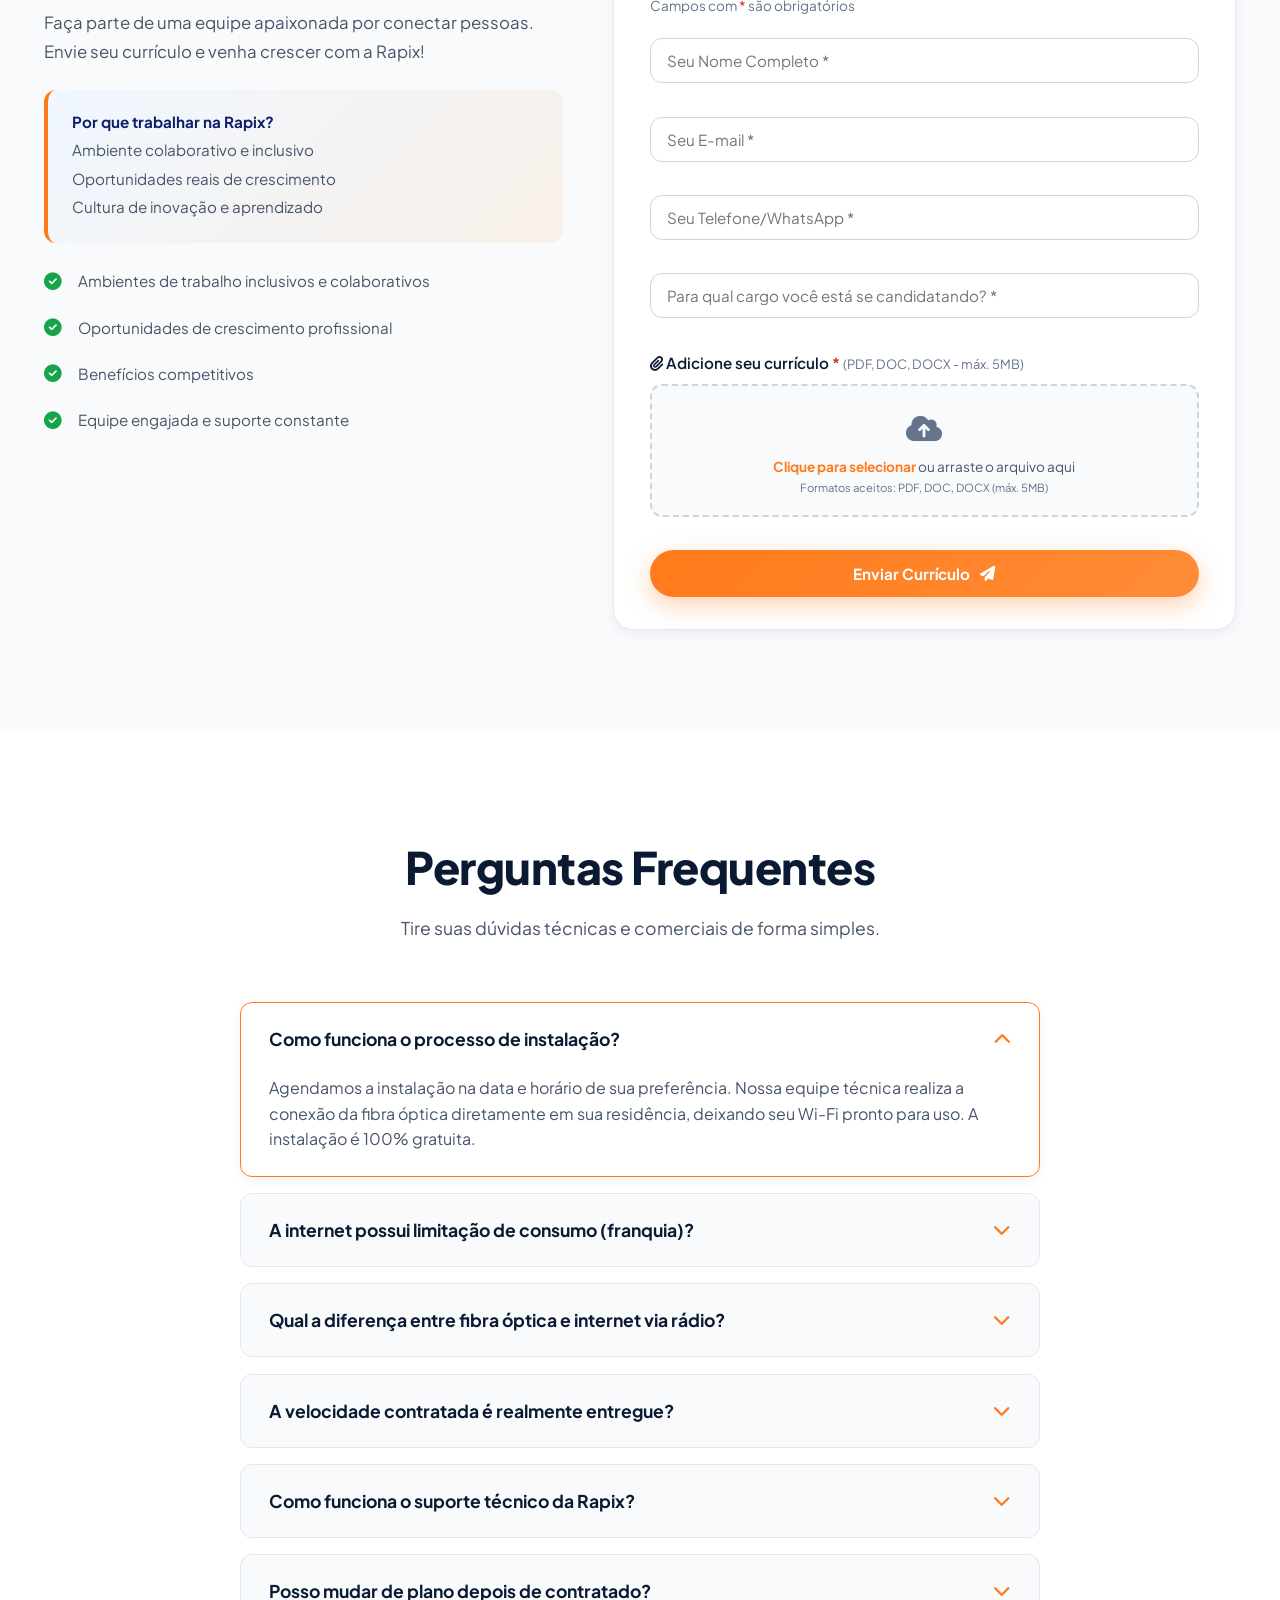
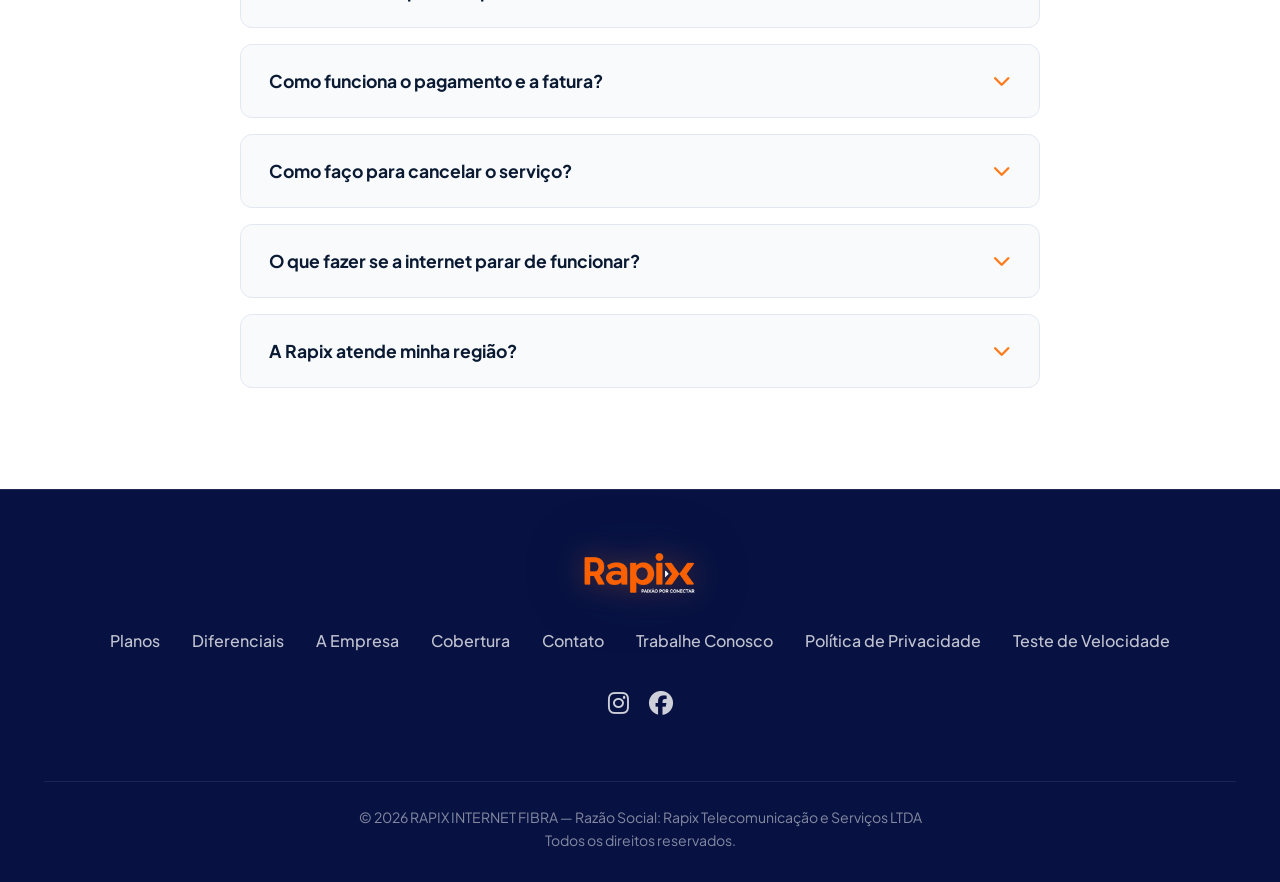
==== commit 76739fe5: "Update index.html" ====
--- a/index.html
+++ b/index.html
@@ -117,7 +117,6 @@
             </button>
             <nav class="nav-menu" id="navMenu">
                 <a href="#planos">Planos</a>
-                <a href="#diferenciais">Diferenciais</a>
                 <a href="#sobre">A Empresa</a>
                 <a href="#cobertura">Cobertura</a>
                 <a href="contato.html">Contato</a>
@@ -283,27 +282,46 @@
    <!-- SOBRE A EMPRESA -->
 <section class="sobre" id="sobre">
     <div class="container">
-        <div class="sobre-content" style="max-width: 900px; margin: 0 auto; text-align: center;">
-            <span class="eyebrow" style="display: inline-block; text-align: center;">
-                <i class="fas fa-calendar-alt" style="color: var(--secondary); margin-right: 8px;"></i>
-                Desde 2005 • Tradição em Tecnologia
-            </span>
-            <h2 class="section-title" style="text-align: center; margin-bottom: 20px;">
-                Mais de 17 anos conectando pessoas com excelência
-            </h2>
-            <p style="font-size: 1.1rem; color: var(--text-gray); max-width: 780px; margin: 0 auto 24px;">
-                Somos uma empresa séria, fundada em 2005 e com atuação consolidada no setor de tecnologia da informação.
-                Contamos com um time de profissionais altamente capacitados e empenhados em oferecer o melhor atendimento,
-                com agilidade, qualidade e transparência em cada etapa.
-                Hoje, a Rapix leva internet 100% fibra óptica para diversas localidades do Ceará e do Pará, com
-                infraestrutura moderna e suporte humano que realmente resolve. Nossa missão é entregar ultravelocidade real,
-                estabilidade e uma experiência digital sem frustrações para você e sua família.
-            </p>
-          
-            <div class="sobre-badges" style="justify-content: center;">
-                <span><i class="fas fa-gamepad"></i> Baixa Latência para Games</span>
-                <span><i class="fas fa-tv"></i> Streaming em 4K sem Buffering</span>
-                <span><i class="fas fa-map-marked-alt"></i> Presença em Ceará e Pará</span>
+        <div class="sobre-grid">
+            <div class="sobre-content reveal">
+                <span class="eyebrow">
+                    <i class="fas fa-calendar-alt" style="color: var(--secondary); margin-right: 8px;"></i>
+                    Tradição em Tecnologia
+                </span>
+                <h2 class="section-title">
+                    Mais de 17 anos conectando pessoas com excelência
+                </h2>
+                <p>
+                    Somos uma empresa séria, fundada em 2005 e com atuação consolidada no setor de tecnologia da informação.
+                    Contamos com um time de profissionais altamente capacitados e empenhados em oferecer o melhor atendimento,
+                    com agilidade, qualidade e transparência em cada etapa.
+                    Hoje, a Rapix leva internet 100% fibra óptica para diversas localidades do Ceará e do Pará, com
+                    infraestrutura moderna e suporte humano que realmente resolve. Nossa missão é entregar ultravelocidade real,
+                    estabilidade e uma experiência digital sem frustrações para você e sua família.
+                </p>
+
+                <div class="sobre-badges">
+                    <span><i class="fas fa-gamepad"></i> Baixa Latência para Games</span>
+                    <span><i class="fas fa-tv"></i> Streaming em 4K sem Buffering</span>
+                </div>
+            </div>
+
+            <div class="sobre-locais reveal">
+                <div class="local-card">
+                    <i class="fas fa-comments"></i>
+                    <h4>Atendimento humano</h4>
+                    <p>Você fala com gente de verdade, sem chatbot interminável</p>
+                </div>
+                <div class="local-card">
+                    <i class="fas fa-file-signature"></i>
+                    <h4>Transparência total</h4>
+                    <p>Contrato claro e transparentes sem surpresas</p>
+                </div>
+                <div class="local-card">
+                    <i class="fas fa-server"></i>
+                    <h4>Rede própria</h4>
+                    <p>Infraestrutura nossa, sem depender de terceiros</p>
+                </div>
             </div>
         </div>
     </div>
@@ -314,18 +332,57 @@
             <h2 class="section-title reveal">A Rapix Já Está na Sua Região!</h2>
             <p class="section-subtitle reveal">Presença consolidada em 11 localidades do Ceará e do Pará. Consulte a cobertura e conecte-se hoje mesmo.</p>
 
-            <div class="cobertura-cidades reveal">
-                <span><i class="fas fa-map-marker-alt"></i> Maranguape</span>
-                <span><i class="fas fa-map-marker-alt"></i> Maracanaú</span>
-                <span><i class="fas fa-map-marker-alt"></i> Canindé</span>
-                <span><i class="fas fa-map-marker-alt"></i> Caridade</span>
-                <span><i class="fas fa-map-marker-alt"></i> Campos Belos</span>
-                <span><i class="fas fa-map-marker-alt"></i> Aratuba</span>
-                <span><i class="fas fa-map-marker-alt"></i> Belém</span>
-                <span><i class="fas fa-map-marker-alt"></i> Ananindeua</span>
-                <span><i class="fas fa-map-marker-alt"></i> Santarém</span>
-                <span><i class="fas fa-map-marker-alt"></i> Altamira</span>
-                <span><i class="fas fa-map-marker-alt"></i> Marabá</span>
+            <div class="cobertura-legenda reveal">
+                <span class="legenda-item legenda-item--ce"><i class="fas fa-circle"></i> Ceará</span>
+                <span class="legenda-item legenda-item--pa"><i class="fas fa-circle"></i> Pará</span>
+            </div>
+
+            <div class="cobertura-carrossel reveal">
+                <button class="carrossel-seta carrossel-seta--prev" id="coberturaPrev" aria-label="Localidade anterior">
+                    <i class="fas fa-chevron-left"></i>
+                </button>
+
+                <div class="carrossel-viewport" id="coberturaViewport">
+                    <div class="carrossel-track" id="coberturaTrack">
+                        <div class="cidade-card cidade-card--ce">
+                            <span class="cidade-nome">Maranguape</span>
+                        </div>
+                        <div class="cidade-card cidade-card--ce">
+                            <span class="cidade-nome">Maracanaú</span>
+                        </div>
+                        <div class="cidade-card cidade-card--ce">
+                            <span class="cidade-nome">Canindé</span>
+                        </div>
+                        <div class="cidade-card cidade-card--ce">
+                            <span class="cidade-nome">Caridade</span>
+                        </div>
+                        <div class="cidade-card cidade-card--ce">
+                            <span class="cidade-nome">Campos Belos</span>
+                        </div>
+                        <div class="cidade-card cidade-card--ce">
+                            <span class="cidade-nome">Aratuba</span>
+                        </div>
+                        <div class="cidade-card cidade-card--pa">
+                            <span class="cidade-nome">Belém</span>
+                        </div>
+                        <div class="cidade-card cidade-card--pa">
+                            <span class="cidade-nome">Ananindeua</span>
+                        </div>
+                        <div class="cidade-card cidade-card--pa">
+                            <span class="cidade-nome">Santarém</span>
+                        </div>
+                        <div class="cidade-card cidade-card--pa">
+                            <span class="cidade-nome">Altamira</span>
+                        </div>
+                        <div class="cidade-card cidade-card--pa">
+                            <span class="cidade-nome">Marabá</span>
+                        </div>
+                    </div>
+                </div>
+
+                <button class="carrossel-seta carrossel-seta--next" id="coberturaNext" aria-label="Próxima localidade">
+                    <i class="fas fa-chevron-right"></i>
+                </button>
             </div>
 
             <div class="verificador reveal">
@@ -688,6 +745,7 @@
 
     <!-- BOTÕES FLUTUANTES -->
     <a href="https://wa.me/5508001818080?text=Oi%2C%20tudo%20bem%3F%20Quero%20assinar%20Rapix" target="_blank" rel="noopener" class="whatsapp-float" aria-label="WhatsApp">
+        <span class="whatsapp-float-balao">Precisa de ajuda?</span>
         <i class="fab fa-whatsapp"></i>
     </a>
 
--- a/css/style.css
+++ b/css/style.css
@@ -332,7 +332,9 @@
     background-position: right center, right center;
     background-repeat: no-repeat, no-repeat;
     background-color: var(--primary-dark);
-}
+    padding: 50px 0 60px;
+}
+
 #fiberCanvas {
     position: absolute;
     inset: 0;
@@ -342,21 +344,25 @@
     opacity: 0.2;
     pointer-events: none;
 }
+
 .hero .container {
     position: relative;
     z-index: 2;
     width: 100%;
 }
+
 .hero-layout {
     display: flex;
     justify-content: flex-start;
     align-items: center;
     text-align: left;
 }
+
 .hero-content {
     max-width: 640px;
     padding: 0;
 }
+
 .hero-content h1 {
     font-size: clamp(2.5rem, 4vw, 3.8rem);
     font-weight: 800;
@@ -365,12 +371,14 @@
     letter-spacing: -1px;
     text-shadow: 0 4px 24px rgba(0, 0, 0, 0.5);
 }
+
 .hero-content h1 span {
     color: var(--secondary);
     background: linear-gradient(90deg, var(--secondary) 0%, var(--accent) 100%);
     -webkit-background-clip: text;
     -webkit-text-fill-color: transparent;
 }
+
 .hero-content p {
     font-size: clamp(1.05rem, 2vw, 1.25rem);
     color: rgba(255, 255, 255, 0.92);
@@ -378,11 +386,168 @@
     margin: 0 0 36px;
     text-shadow: 0 2px 12px rgba(0, 0, 0, 0.55);
 }
+
 .hero-actions {
     display: flex;
     gap: 18px;
     justify-content: flex-start;
     flex-wrap: wrap;
+}
+
+/* ===== RESPONSIVIDADE DO HERO ===== */
+
+@media (max-width: 1024px) {
+    .hero {
+        min-height: 600px;
+        padding: 40px 0 50px;
+    }
+}
+
+@media (max-width: 768px) {
+    .hero {
+        min-height: 560px;
+        padding: 30px 0 45px;
+        background-image: linear-gradient(180deg, rgba(7, 18, 66, 0.88) 0%, rgba(7, 18, 66, 0.80) 100%), url('../imagens/garoto-tablet.jpg');
+        background-position: center center !important;
+        background-size: cover, cover;
+        align-items: center;
+    }
+    
+    .hero-content {
+        max-width: 100%;
+        padding: 0 15px;
+        text-align: center;
+    }
+    
+    .hero-content h1 {
+        font-size: clamp(1.8rem, 4.5vw, 2.4rem);
+        margin-bottom: 16px;
+    }
+    
+    .hero-content p {
+        font-size: 0.95rem;
+        margin-bottom: 28px;
+        padding: 0 10px;
+    }
+    
+    .hero-actions {
+        justify-content: center !important;
+        gap: 14px;
+    }
+    
+    .hero-actions .btn {
+        padding: 14px 28px;
+        font-size: 0.9rem;
+        min-width: 170px;
+    }
+}
+
+@media (max-width: 600px) {
+    .hero {
+        min-height: 500px;
+        padding: 28px 0 40px;
+    }
+    
+    .hero-content h1 {
+        font-size: clamp(1.6rem, 4vw, 2rem);
+        margin-bottom: 12px;
+    }
+    
+    .hero-content p {
+        font-size: 0.9rem;
+        margin-bottom: 24px;
+        padding: 0 5px;
+    }
+    
+    .hero-actions {
+        gap: 12px;
+        flex-direction: column;
+        align-items: center;
+        width: 100%;
+    }
+    
+    .hero-actions .btn {
+        width: 100%;
+        max-width: 300px;
+        padding: 13px 20px;
+        font-size: 0.88rem;
+        justify-content: center;
+    }
+    
+    .hero-actions .btn-outline {
+        background: rgba(255, 255, 255, 0.10);
+        border-color: rgba(255, 255, 255, 0.20);
+        backdrop-filter: blur(4px);
+    }
+}
+
+@media (max-width: 480px) {
+    .hero {
+        min-height: 480px;
+        padding: 24px 0 36px;
+    }
+    
+    .hero-content h1 {
+        font-size: clamp(1.4rem, 3.8vw, 1.7rem);
+        margin-bottom: 10px;
+    }
+    
+    .hero-content p {
+        font-size: 0.85rem;
+        margin-bottom: 20px;
+        line-height: 1.5;
+    }
+    
+    .hero-actions {
+        gap: 10px;
+    }
+    
+    .hero-actions .btn {
+        max-width: 260px;
+        padding: 12px 18px;
+        font-size: 0.82rem;
+        min-height: 44px;
+    }
+}
+
+@media (max-width: 390px) {
+    .hero {
+        min-height: 450px;
+        padding: 20px 0 32px;
+    }
+    
+    .hero-content {
+        padding: 0 10px;
+    }
+    
+    .hero-content h1 {
+        font-size: 1.25rem;
+        margin-bottom: 8px;
+        letter-spacing: -0.3px;
+    }
+    
+    .hero-content p {
+        font-size: 0.78rem;
+        margin-bottom: 18px;
+        line-height: 1.4;
+        padding: 0 5px;
+    }
+    
+    .hero-actions {
+        gap: 8px;
+    }
+    
+    .hero-actions .btn {
+        max-width: 220px;
+        padding: 10px 14px;
+        font-size: 0.75rem;
+        min-height: 38px;
+        gap: 6px;
+    }
+    
+    .hero-actions .btn i {
+        font-size: 0.75rem;
+    }
 }
 
 /* ===== PERSON SHOWCASE ===== */
@@ -713,22 +878,149 @@
 .cobertura .section-subtitle {
     color: rgba(255, 255, 255, 0.8);
 }
-.cobertura-cidades {
+/* ===== LEGENDA DOS ESTADOS ===== */
+.cobertura-legenda {
     display: flex;
     justify-content: center;
+    gap: 28px;
+    margin-bottom: 32px;
     flex-wrap: wrap;
-    gap: 18px 30px;
-    font-size: 1.1rem;
-    font-weight: 600;
+}
+.legenda-item {
+    display: inline-flex;
+    align-items: center;
+    gap: 8px;
+    font-size: 0.9rem;
+    font-weight: 700;
+    letter-spacing: 0.3px;
+    color: rgba(255, 255, 255, 0.85);
+}
+.legenda-item i {
+    font-size: 0.6rem;
+}
+.legenda-item--ce i {
+    color: var(--accent);
+}
+.legenda-item--pa i {
+    color: var(--success);
+}
+
+/* ===== CARROSSEL DE LOCALIDADES ===== */
+.cobertura-carrossel {
+    position: relative;
+    display: flex;
+    align-items: center;
+    gap: 14px;
+    max-width: 100%;
     margin-bottom: 40px;
 }
-.cobertura-cidades span {
-    display: inline-flex;
-    align-items: center;
-    gap: 8px;
-}
-.cobertura-cidades span i {
-    color: var(--secondary);
+.carrossel-viewport {
+    flex: 1;
+    overflow-x: auto;
+    overflow-y: hidden;
+    scroll-behavior: smooth;
+    cursor: grab;
+    -webkit-overflow-scrolling: touch;
+    scrollbar-width: none;
+    -ms-overflow-style: none;
+    -webkit-mask-image: linear-gradient(90deg, transparent 0, #000 40px, #000 calc(100% - 40px), transparent 100%);
+    mask-image: linear-gradient(90deg, transparent 0, #000 40px, #000 calc(100% - 40px), transparent 100%);
+}
+.carrossel-viewport::-webkit-scrollbar {
+    display: none;
+}
+.carrossel-viewport.is-dragging {
+    cursor: grabbing;
+    scroll-behavior: auto;
+}
+.carrossel-track {
+    display: flex;
+    gap: 18px;
+    padding: 6px 20px;
+    width: max-content;
+}
+.cidade-card {
+    --cor-estado: var(--accent);
+    flex: 0 0 auto;
+    min-width: 168px;
+    padding: 22px 20px;
+    text-align: center;
+    background: rgba(255, 255, 255, 0.06);
+    border: 1px solid rgba(255, 255, 255, 0.14);
+    border-radius: var(--radius-md);
+    backdrop-filter: blur(6px);
+    position: relative;
+    overflow: hidden;
+    transition: var(--transition-fast);
+    user-select: none;
+}
+.cidade-card::before {
+    content: '';
+    position: absolute;
+    top: 0;
+    left: 0;
+    right: 0;
+    height: 4px;
+    background: var(--cor-estado);
+}
+.cidade-card--ce {
+    --cor-estado: var(--accent);
+}
+.cidade-card--pa {
+    --cor-estado: var(--success);
+}
+.cidade-card:hover {
+    transform: translateY(-6px);
+    border-color: var(--cor-estado);
+    background: rgba(255, 255, 255, 0.1);
+    box-shadow: 0 14px 28px rgba(0, 0, 0, 0.25);
+}
+.cidade-estado {
+    display: block;
+    font-size: 0.7rem;
+    font-weight: 800;
+    text-transform: uppercase;
+    letter-spacing: 1.2px;
+    color: var(--cor-estado);
+    margin-bottom: 10px;
+}
+.cidade-estado i {
+    margin-right: 5px;
+}
+.cidade-nome {
+    display: block;
+    font-size: 1.2rem;
+    font-weight: 800;
+    color: var(--white);
+}
+.carrossel-seta {
+    flex: 0 0 auto;
+    width: 44px;
+    height: 44px;
+    border-radius: 50%;
+    border: 1px solid rgba(255, 255, 255, 0.25);
+    background: rgba(255, 255, 255, 0.08);
+    color: var(--white);
+    font-size: 1rem;
+    display: flex;
+    align-items: center;
+    justify-content: center;
+    cursor: pointer;
+    transition: var(--transition-fast);
+}
+.carrossel-seta:hover {
+    background: var(--secondary);
+    border-color: var(--secondary);
+    transform: scale(1.08);
+}
+@media (max-width: 640px) {
+    .carrossel-seta {
+        display: none;
+    }
+    .carrossel-viewport {
+        -webkit-mask-image: linear-gradient(90deg, transparent 0, #000 20px, #000 calc(100% - 20px), transparent 100%);
+        mask-image: linear-gradient(90deg, transparent 0, #000 20px, #000 calc(100% - 20px), transparent 100%);
+    }
 }
 .verificador {
     max-width: 540px;
@@ -1553,6 +1845,29 @@
 .whatsapp-float:hover {
     transform: scale(1.1);
 }
+.whatsapp-float-balao {
+    position: absolute;
+    right: calc(100% + 14px);
+    top: 50%;
+    transform: translateY(-50%);
+    background: var(--white);
+    color: var(--text-dark);
+    font-size: 0.85rem;
+    font-weight: 600;
+    white-space: nowrap;
+    padding: 8px 14px;
+    border-radius: 20px;
+    box-shadow: var(--shadow-md);
+}
+.whatsapp-float-balao::after {
+    content: '';
+    position: absolute;
+    top: 50%;
+    left: 100%;
+    transform: translateY(-50%);
+    border: 6px solid transparent;
+    border-left-color: var(--white);
+}
 .back-to-top {
     position: fixed;
     bottom: 30px;
@@ -1583,6 +1898,28 @@
 .back-to-top:hover {
     background: var(--secondary);
     color: var(--white);
+}
+
+@media (max-width: 480px) {
+    .whatsapp-float {
+        width: 52px;
+        height: 52px;
+        bottom: calc(16px + env(safe-area-inset-bottom, 0px));
+        right: 16px;
+        font-size: 1.5rem;
+    }
+    .whatsapp-float-balao {
+        font-size: 0.75rem;
+        padding: 6px 10px;
+        right: calc(100% + 10px);
+    }
+    .back-to-top {
+        width: 40px;
+        height: 40px;
+        bottom: calc(16px + env(safe-area-inset-bottom, 0px));
+        left: 16px;
+        font-size: 0.95rem;
+    }
 }
 
 /* ===== RESPONSIVIDADE ===== */
@@ -1811,4 +2148,4 @@
         font-size: 0.85rem;
         margin-top: 4px;
     }
-}+}
